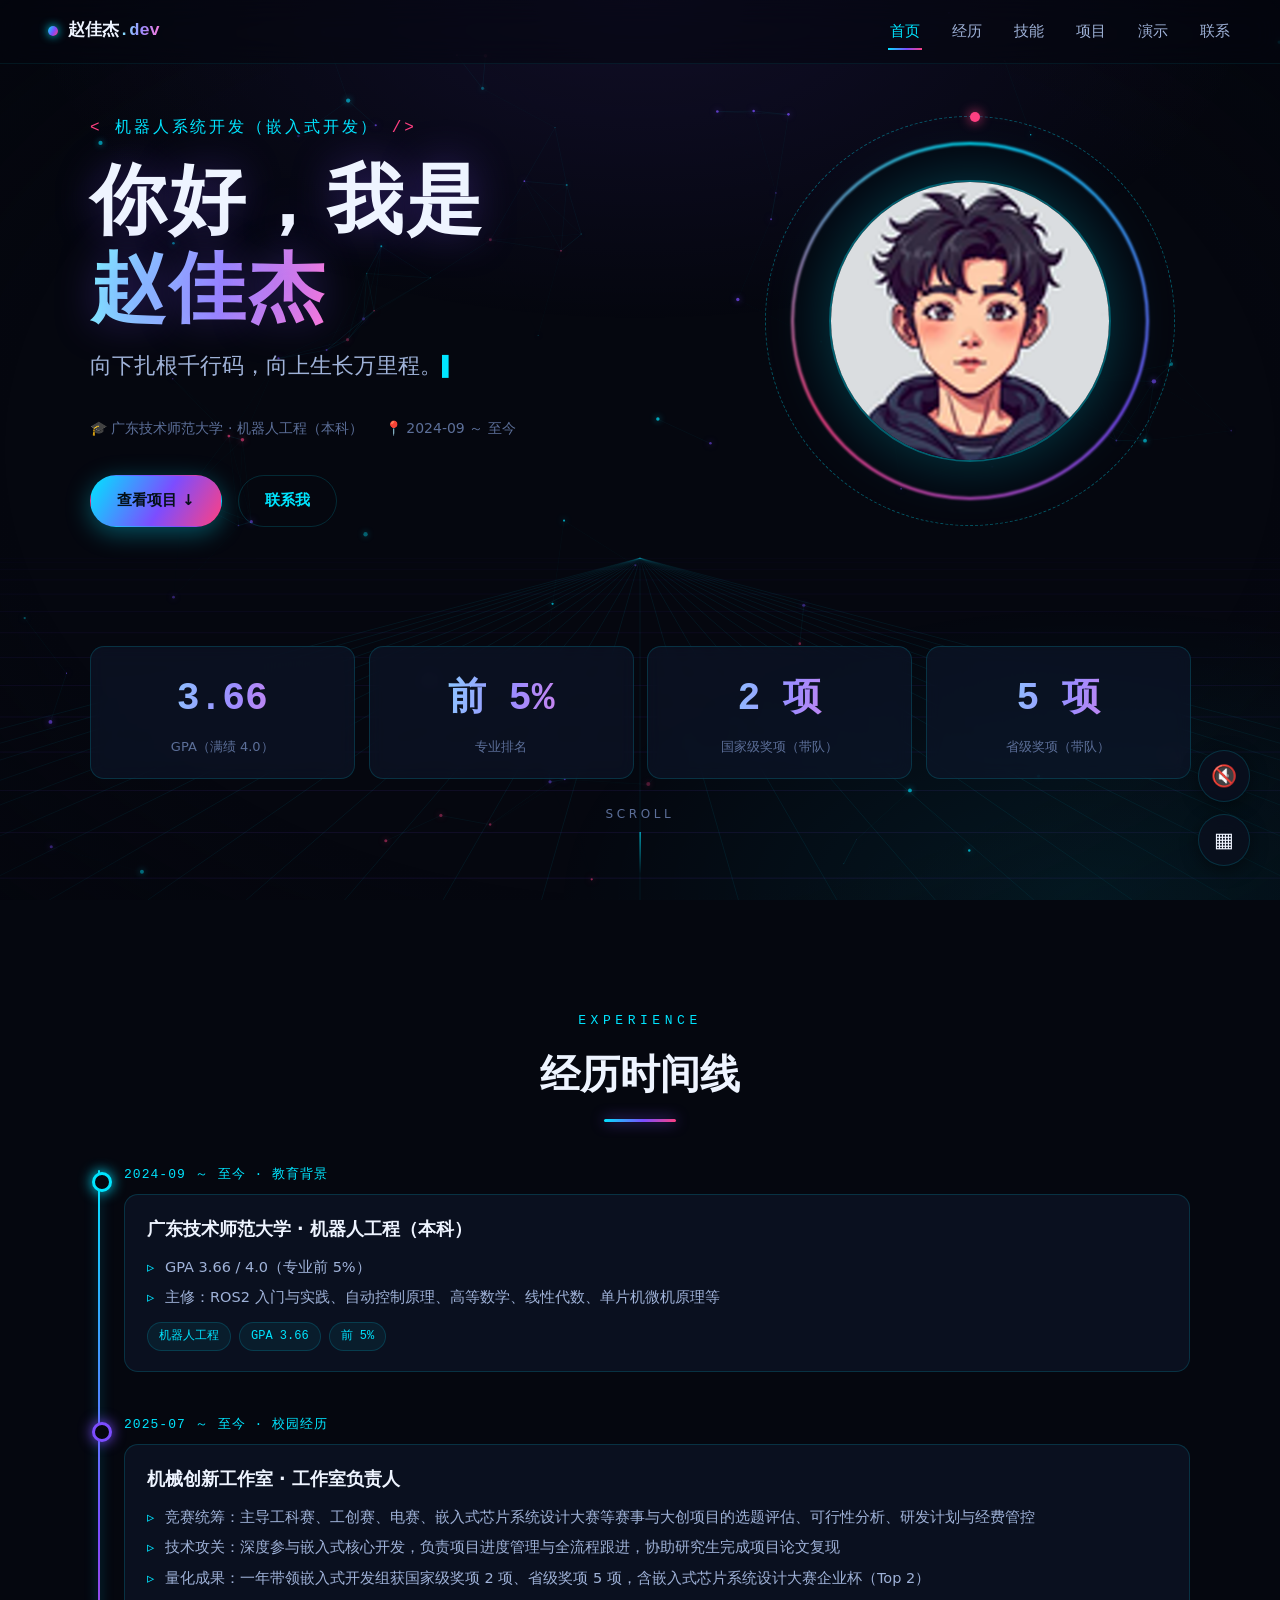
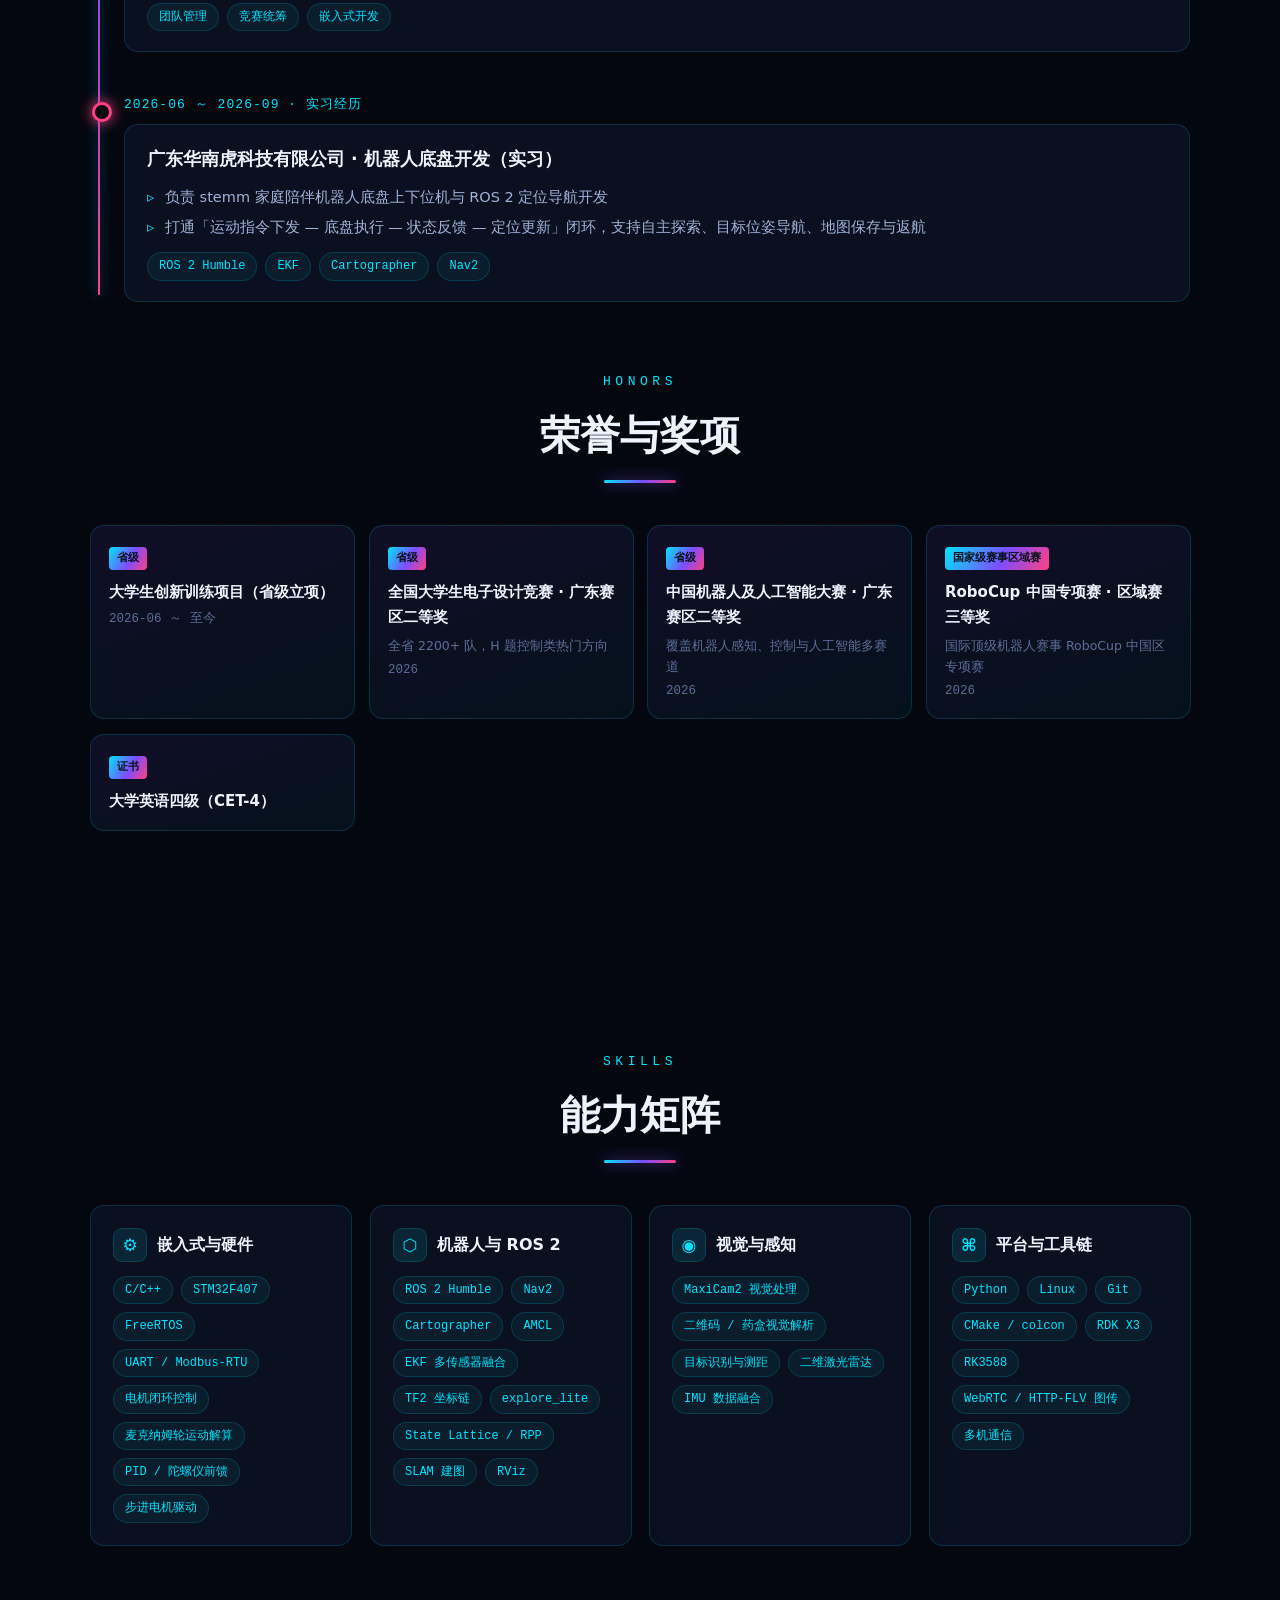
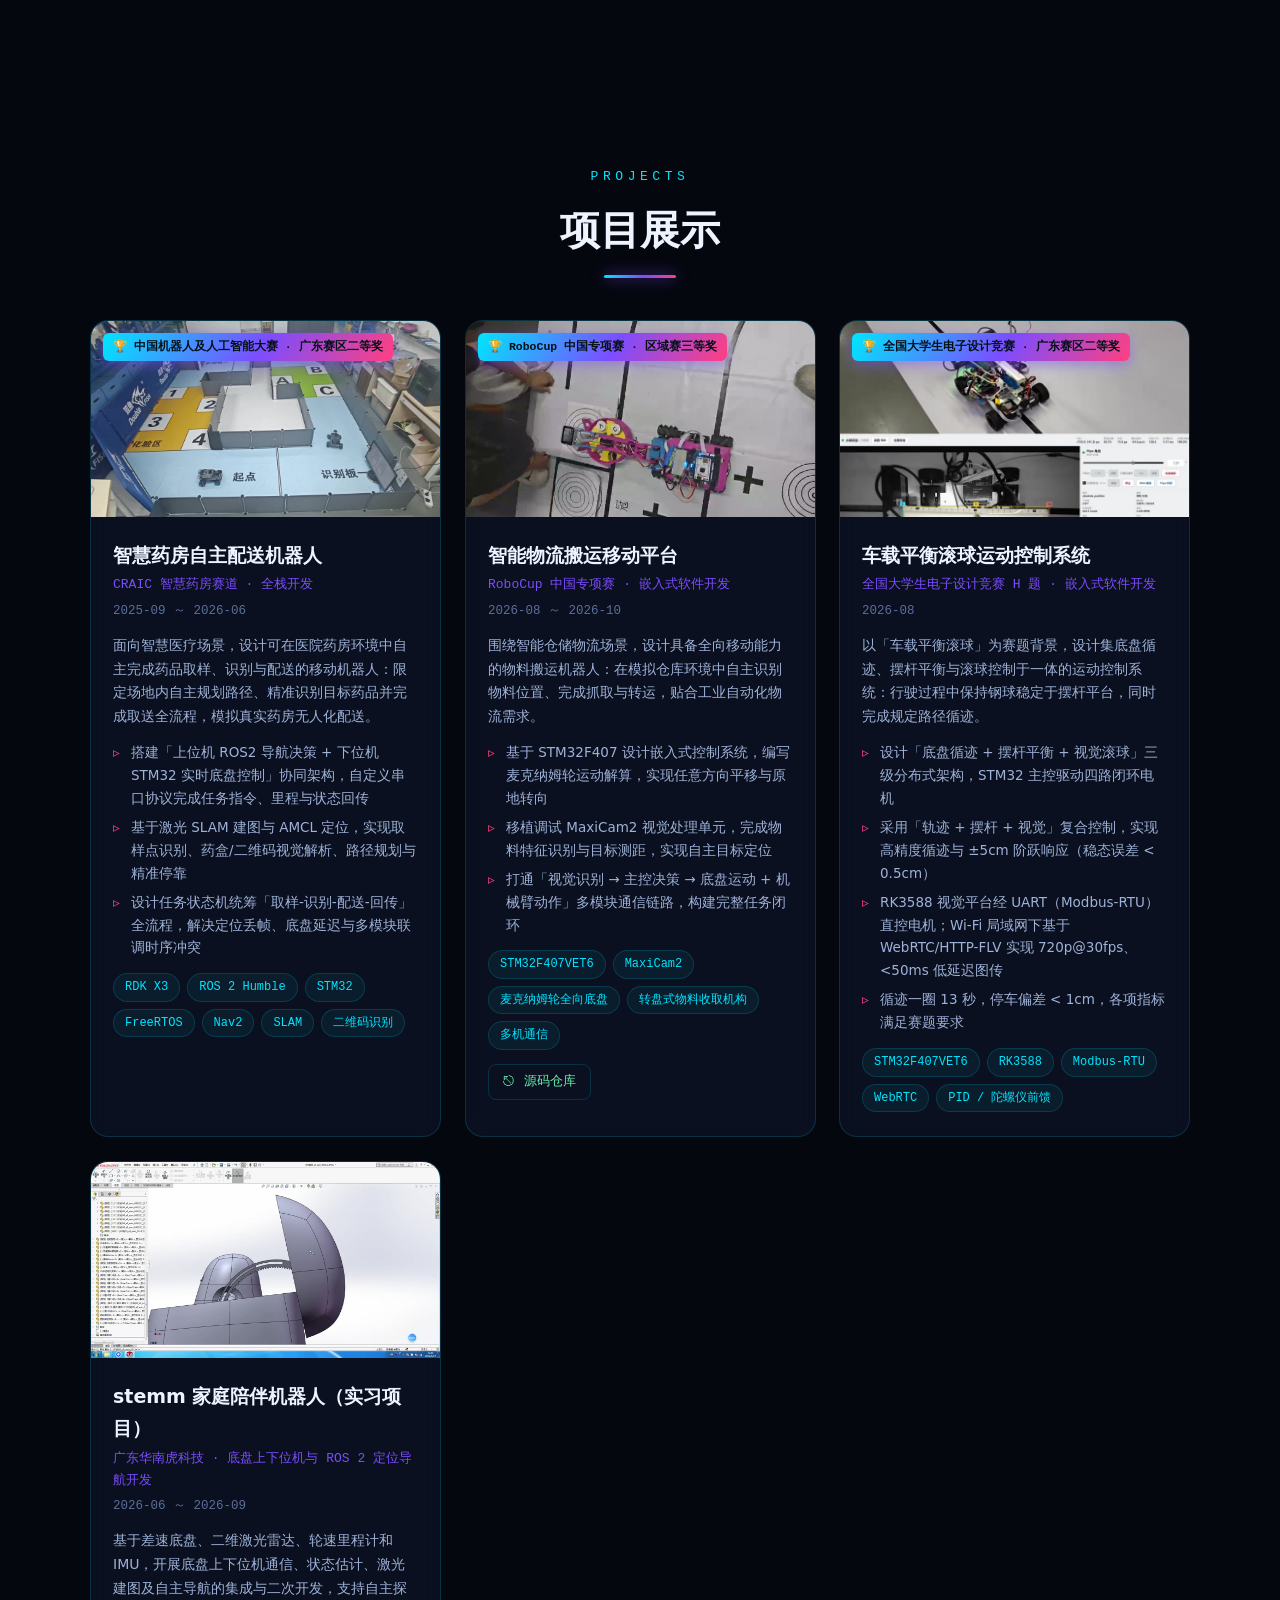
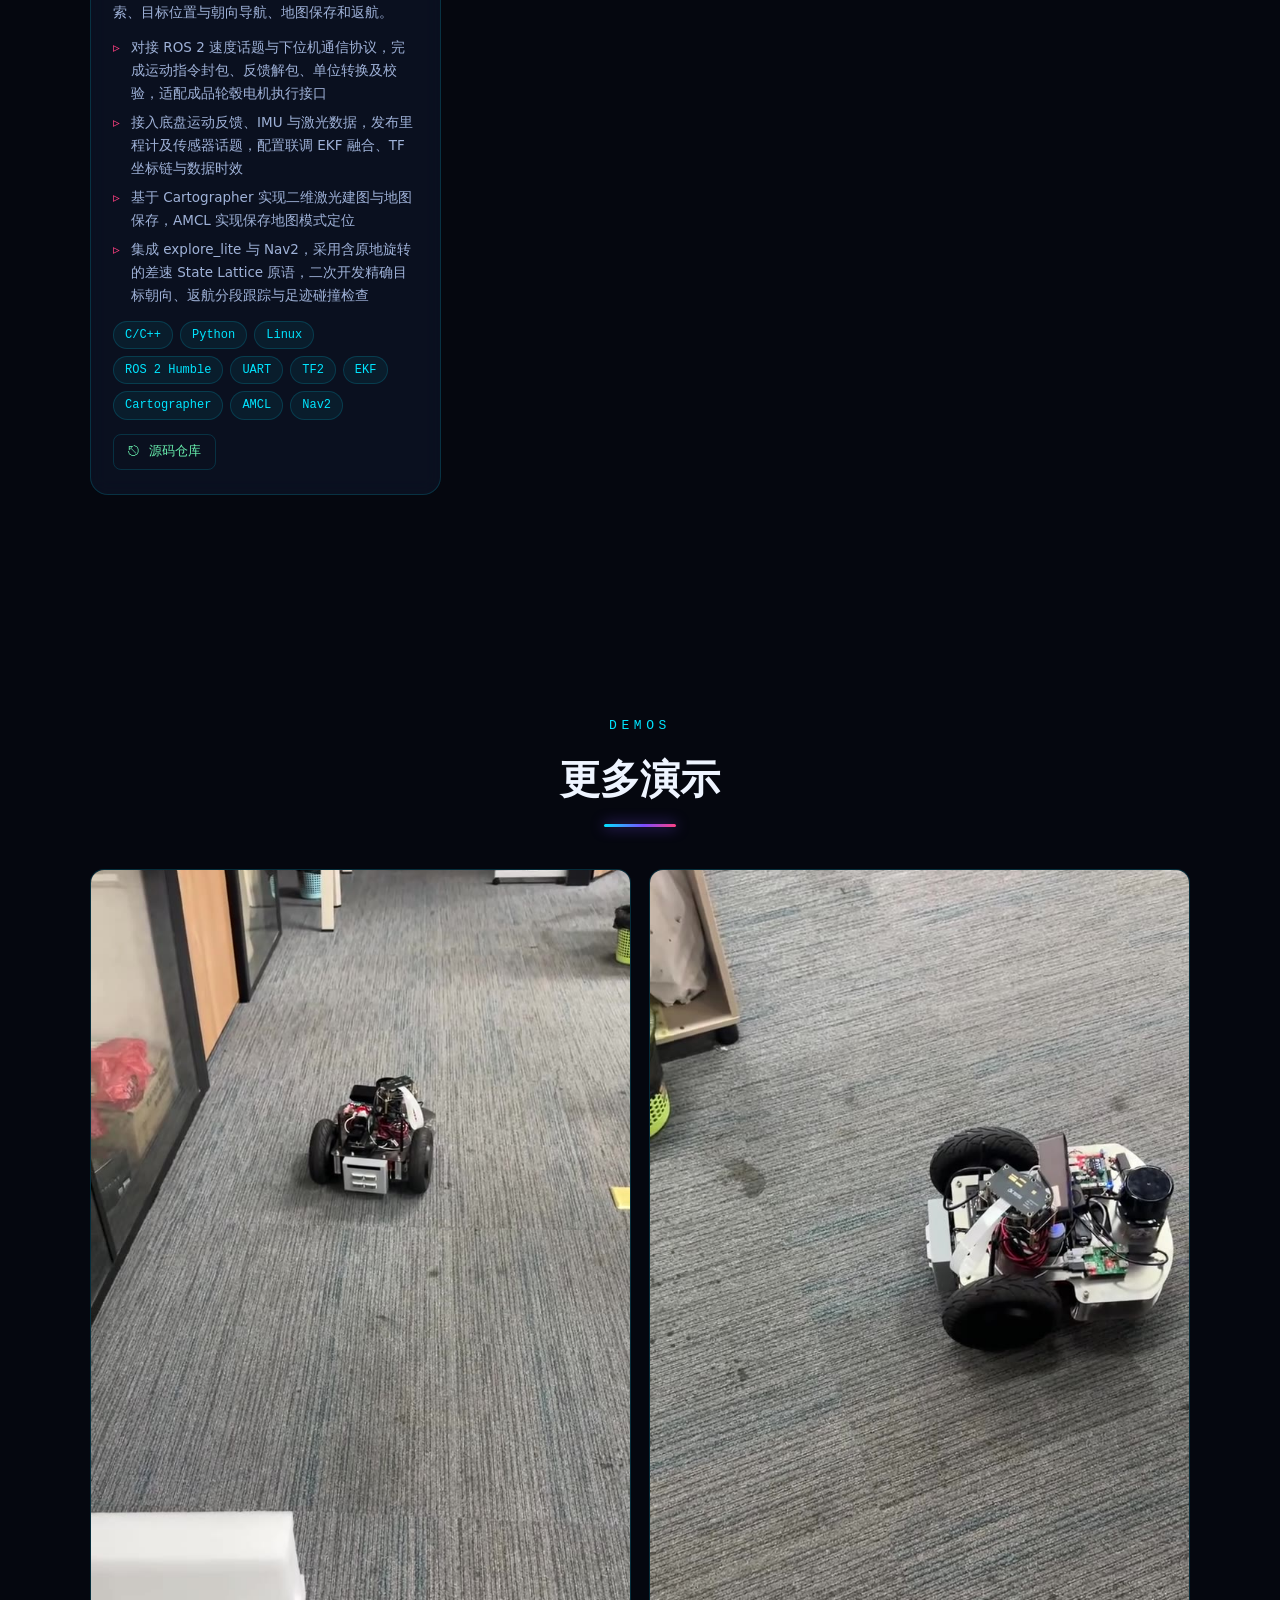
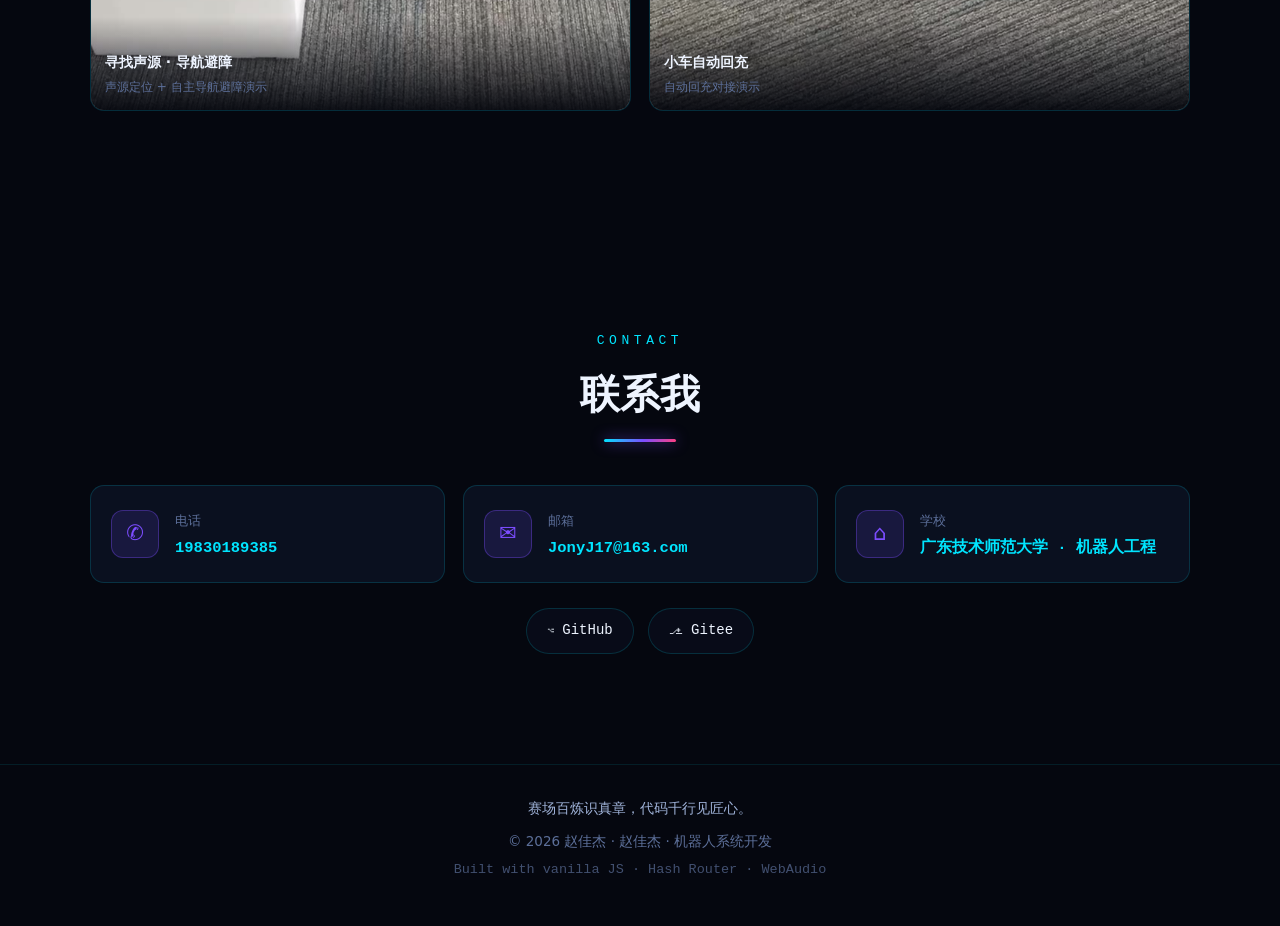
==== index.html @ cb85309b "个人空间静态站：简历展示 + 项目视频 + 二维码分享" ====
<!DOCTYPE html>
<html lang="zh-CN">
<head>
  <meta charset="UTF-8" />
  <meta name="viewport" content="width=device-width, initial-scale=1.0" />
  <meta name="description" content="赵佳杰 · 机器人系统开发（嵌入式开发）个人空间 —— ROS2 / STM32 / 运动控制 / 自主导航" />
  <title>赵佳杰 · 机器人系统开发</title>
  <!-- 内联 SVG favicon：霓虹六边形机器人徽标，避免 favicon.ico 404 -->
  <link rel="icon" href="data:image/svg+xml,%3Csvg xmlns='http://www.w3.org/2000/svg' viewBox='0 0 32 32'%3E%3Cdefs%3E%3ClinearGradient id='g' x1='0' y1='0' x2='1' y2='1'%3E%3Cstop offset='0' stop-color='%2300e5ff'/%3E%3Cstop offset='1' stop-color='%237c4dff'/%3E%3C/linearGradient%3E%3C/defs%3E%3Crect width='32' height='32' rx='7' fill='%2305070f'/%3E%3Cpath d='M16 5l9 5v10l-9 5-9-5V10z' fill='none' stroke='url(%23g)' stroke-width='2'/%3E%3Ccircle cx='16' cy='15' r='3.2' fill='url(%23g)'/%3E%3Cpath d='M16 18.5v4M12 23h8' stroke='url(%23g)' stroke-width='2' stroke-linecap='round'/%3E%3C/svg%3E" />

  <!-- 样式：base(变量/重置/背景) → layout(区块布局) → components(组件样式) -->
  <link rel="stylesheet" href="css/base.css" />
  <link rel="stylesheet" href="css/layout.css" />
  <link rel="stylesheet" href="css/components.css" />

  <!-- 二维码库（单文件 UMD，注册全局 qrcode；本地离线可用） -->
  <script src="js/vendor/qrcode.js"></script>
</head>
<body>
  <!-- 科技感背景层：粒子 + 透视网格（canvas 由 fx.js 驱动） -->
  <canvas id="fx-bg" aria-hidden="true"></canvas>
  <div class="bg-vignette" aria-hidden="true"></div>

  <!-- 顶部滚动进度条 -->
  <div id="scroll-progress" aria-hidden="true"></div>

  <!-- 导航（由 components/nav.js 填充） -->
  <header id="nav" class="nav"></header>

  <!-- 悬浮控件：静音开关 + 分享二维码（fixed 悬浮，显眼位置） -->
  <div class="float-dock">
    <button id="sound-toggle" class="dock-btn" type="button" aria-label="音效开关" title="音效开关">
      <span class="dock-icon" id="sound-icon">🔇</span>
    </button>
    <button id="share-btn" class="dock-btn" type="button" aria-label="分享二维码" title="分享 / 二维码">
      <span class="dock-icon">▦</span>
    </button>
  </div>

  <main id="app">
    <!-- 各模块容器，内容由对应 component 渲染（hash 路由锚点即这些 id） -->
    <section id="home" class="section hero-section"></section>
    <section id="experience" class="section"></section>
    <section id="skills" class="section"></section>
    <section id="projects" class="section"></section>
    <section id="gallery" class="section"></section>
    <section id="contact" class="section"></section>
  </main>

  <footer id="footer" class="footer"></footer>

  <!-- 二维码弹窗（components/qrmodal.js 控制） -->
  <div id="qr-modal" class="modal" hidden>
    <div class="modal-mask" data-close></div>
    <div class="modal-panel">
      <button class="modal-close" type="button" data-close aria-label="关闭">✕</button>
      <h3 class="modal-title">扫码访问 / 分享</h3>
      <div id="qr-box" class="qr-box"></div>
      <p id="qr-url" class="qr-url"></p>
      <div class="qr-actions">
        <input id="qr-input" class="qr-input" type="url" placeholder="粘贴部署后的地址，重新生成二维码" />
        <button id="qr-regen" class="btn btn-ghost" type="button">生成</button>
        <button id="qr-save" class="btn btn-primary" type="button">设为默认地址</button>
      </div>
      <p class="qr-tip">提示：部署到 GitHub Pages / 艾可秀后，把最终地址粘贴到此处并「设为默认地址」，
        或直接修改 <code>js/config.js</code> 中的 <code>SITE.url</code>，二维码即永久指向新地址。</p>
    </div>
  </div>

  <!-- 项目视频播放弹层（components/projects.js 控制） -->
  <div id="video-modal" class="modal" hidden>
    <div class="modal-mask" data-close></div>
    <div class="modal-panel video-panel">
      <button class="modal-close" type="button" data-close aria-label="关闭">✕</button>
      <h3 id="video-title" class="modal-title"></h3>
      <video id="video-player" class="video-player" controls playsinline preload="metadata"></video>
    </div>
  </div>

  <!-- 入口模块（ES Module，组件装配见 js/main.js） -->
  <script type="module" src="js/main.js"></script>
</body>
</html>
---- css/base.css ----
/* ============================================================
   base.css —— 设计变量 / 重置 / 背景 / 通用原子类
   主题：深空科技风（深色底 + 霓虹青→紫→粉渐变）
   ============================================================ */

:root {
  /* 色彩体系 */
  --bg-0: #05070f;            /* 页面底色 */
  --bg-1: #0a0f1e;            /* 卡片底色 */
  --bg-2: #10182e;            /* 悬浮态底色 */
  --neon-cyan: #00e5ff;
  --neon-purple: #7c4dff;
  --neon-pink: #ff4081;
  --neon-green: #69f0ae;
  --text-0: #eef4ff;          /* 主文字 */
  --text-1: #9fb2d8;          /* 次文字 */
  --text-2: #5c6f99;          /* 弱文字 */
  --line: rgba(0, 229, 255, 0.16);
  --glass: rgba(16, 24, 46, 0.55);

  /* 渐变 */
  --grad-neon: linear-gradient(120deg, var(--neon-cyan), var(--neon-purple) 55%, var(--neon-pink));
  --grad-text: linear-gradient(100deg, #7ef9ff 0%, #9d8cff 55%, #ff7ad9 100%);

  /* 尺寸 */
  --nav-h: 64px;
  --radius: 14px;
  --max-w: 1180px;

  /* 字体 */
  --font-sans: "PingFang SC", "Microsoft YaHei", "Segoe UI", system-ui, sans-serif;
  --font-mono: "JetBrains Mono", "Cascadia Code", Consolas, "Courier New", monospace;

  /* 动效 */
  --ease-out: cubic-bezier(0.22, 1, 0.36, 1);
  --dur: 0.7s;
}

* { margin: 0; padding: 0; box-sizing: border-box; }

html { scroll-behavior: smooth; overflow-x: hidden; }

body {
  background: var(--bg-0);
  color: var(--text-0);
  font-family: var(--font-sans);
  line-height: 1.7;
  overflow-x: hidden;
  -webkit-font-smoothing: antialiased;
}

::selection { background: rgba(0, 229, 255, 0.28); }

/* 细滚动条 */
::-webkit-scrollbar { width: 9px; }
::-webkit-scrollbar-track { background: var(--bg-0); }
::-webkit-scrollbar-thumb {
  background: linear-gradient(var(--neon-purple), var(--neon-cyan));
  border-radius: 5px;
}

a { color: var(--neon-cyan); text-decoration: none; }
button { font-family: inherit; cursor: pointer; }
img, video { max-width: 100%; display: block; }

/* ---------- 背景层 ---------- */
#fx-bg {
  position: fixed;
  inset: 0;
  width: 100%;
  height: 100%;
  z-index: 0;
  pointer-events: none;
}

.bg-vignette {
  position: fixed;
  inset: 0;
  z-index: 1;
  pointer-events: none;
  background:
    radial-gradient(ellipse 80% 60% at 50% 0%, rgba(124, 77, 255, 0.10), transparent 60%),
    radial-gradient(ellipse 70% 55% at 85% 100%, rgba(0, 229, 255, 0.08), transparent 60%),
    radial-gradient(ellipse 90% 90% at 50% 50%, transparent 55%, rgba(3, 5, 12, 0.85) 100%);
}

/* ---------- 顶部滚动进度条 ---------- */
#scroll-progress {
  position: fixed;
  top: 0; left: 0;
  height: 3px;
  width: 0%;
  background: var(--grad-neon);
  box-shadow: 0 0 12px rgba(0, 229, 255, 0.7);
  z-index: 60;
}

/* ---------- 通用文字特效 ---------- */
.grad-text {
  background: var(--grad-text);
  -webkit-background-clip: text;
  background-clip: text;
  -webkit-text-fill-color: transparent;
  color: transparent;
}

.mono { font-family: var(--font-mono); }

/* 区块标题（带左右霓虹线） */
.section-head { text-align: center; margin-bottom: 56px; }
.section-kicker {
  font-family: var(--font-mono);
  font-size: 13px;
  letter-spacing: 0.35em;
  color: var(--neon-cyan);
  text-transform: uppercase;
}
.section-title {
  font-size: clamp(26px, 4vw, 40px);
  font-weight: 800;
  margin-top: 8px;
  position: relative;
  display: inline-block;
}
.section-title::after {
  content: "";
  position: absolute;
  left: 50%; bottom: -14px;
  transform: translateX(-50%);
  width: 72px; height: 3px;
  background: var(--grad-neon);
  border-radius: 2px;
  box-shadow: 0 0 14px rgba(124, 77, 255, 0.8);
}

/* ---------- 按钮 ---------- */
.btn {
  display: inline-flex;
  align-items: center;
  gap: 8px;
  padding: 12px 26px;
  border-radius: 999px;
  border: 1px solid transparent;
  font-size: 15px;
  font-weight: 600;
  transition: transform 0.25s var(--ease-out), box-shadow 0.25s, background 0.25s;
}
.btn:active { transform: scale(0.96); }
.btn-primary {
  background: var(--grad-neon);
  color: #041018;
  box-shadow: 0 6px 24px rgba(0, 229, 255, 0.35);
}
.btn-primary:hover { transform: translateY(-2px); box-shadow: 0 10px 32px rgba(124, 77, 255, 0.55); }
.btn-ghost {
  background: transparent;
  color: var(--neon-cyan);
  border-color: var(--line);
}
.btn-ghost:hover { background: rgba(0, 229, 255, 0.08); box-shadow: 0 0 18px rgba(0, 229, 255, 0.25); }

/* ---------- 滚动入场动画（reveal.js 控制 .in 类） ---------- */
.reveal {
  opacity: 0;
  transform: translateY(36px);
  transition: opacity var(--dur) var(--ease-out), transform var(--dur) var(--ease-out);
  transition-delay: var(--reveal-delay, 0s);
  will-change: opacity, transform;
}
.reveal.in { opacity: 1; transform: none; }

@media (prefers-reduced-motion: reduce) {
  .reveal { transition: none; opacity: 1; transform: none; }
  html { scroll-behavior: auto; }
}
---- css/layout.css ----
/* ============================================================
   layout.css —— 导航 / 区块骨架 / 首屏 / 页尾 / 悬浮控件
   ============================================================ */

/* ---------- 导航 ---------- */
.nav {
  position: fixed;
  top: 0; left: 0; right: 0;
  height: var(--nav-h);
  z-index: 50;
  display: flex;
  align-items: center;
  justify-content: space-between;
  padding: 0 clamp(16px, 4vw, 48px);
  background: rgba(5, 7, 15, 0.55);
  backdrop-filter: blur(14px);
  -webkit-backdrop-filter: blur(14px);
  border-bottom: 1px solid rgba(0, 229, 255, 0.08);
  transition: box-shadow 0.3s;
}
.nav.scrolled { box-shadow: 0 6px 30px rgba(0, 0, 0, 0.5); }

.nav-logo {
  display: flex; align-items: center; gap: 10px;
  font-family: var(--font-mono);
  font-weight: 700; font-size: 17px;
  color: var(--text-0);
}
.nav-logo .logo-dot {
  width: 10px; height: 10px; border-radius: 50%;
  background: var(--grad-neon);
  box-shadow: 0 0 10px var(--neon-cyan);
  animation: pulse 2.4s infinite;
}
@keyframes pulse {
  0%, 100% { transform: scale(1); opacity: 1; }
  50% { transform: scale(1.35); opacity: 0.65; }
}

.nav-links { display: flex; gap: clamp(10px, 2.4vw, 28px); }
.nav-links a {
  position: relative;
  color: var(--text-1);
  font-size: 14.5px;
  padding: 6px 2px;
  transition: color 0.25s;
}
.nav-links a::after {
  content: "";
  position: absolute; left: 0; bottom: 0;
  width: 100%; height: 2px;
  background: var(--grad-neon);
  transform: scaleX(0);
  transform-origin: left;
  transition: transform 0.3s var(--ease-out);
}
.nav-links a:hover { color: var(--text-0); }
.nav-links a:hover::after,
.nav-links a.active::after { transform: scaleX(1); }
.nav-links a.active { color: var(--neon-cyan); }

/* ---------- 区块骨架 ---------- */
.section {
  position: relative;
  z-index: 2;
  max-width: var(--max-w);
  margin: 0 auto;
  padding: 110px clamp(18px, 4vw, 40px);
  scroll-margin-top: var(--nav-h);
}

/* ---------- 首屏 ---------- */
.hero-section {
  min-height: 100vh;
  display: flex;
  align-items: center;
  padding-top: calc(var(--nav-h) + 40px);
}
.hero-grid {
  display: grid;
  grid-template-columns: 1.15fr 0.85fr;
  gap: clamp(28px, 5vw, 72px);
  align-items: center;
  width: 100%;
}
@media (max-width: 860px) {
  .hero-grid { grid-template-columns: 1fr; text-align: center; }
}

.hero-role {
  font-family: var(--font-mono);
  color: var(--neon-cyan);
  font-size: clamp(13px, 1.6vw, 16px);
  letter-spacing: 0.18em;
  margin-bottom: 14px;
}
.hero-role::before { content: "< "; color: var(--neon-pink); }
.hero-role::after { content: " />"; color: var(--neon-pink); }

.hero-name {
  font-size: clamp(40px, 7vw, 76px);
  font-weight: 900;
  letter-spacing: 0.04em;
  line-height: 1.15;
  text-shadow: 0 0 40px rgba(124, 77, 255, 0.35);
}

.hero-slogan {
  margin-top: 18px;
  font-size: clamp(16px, 2.2vw, 22px);
  color: var(--text-1);
  min-height: 2.2em;
  font-family: var(--font-mono);
}
.hero-slogan .caret {
  display: inline-block;
  width: 0.6em;
  color: var(--neon-cyan);
  animation: blink 0.9s steps(1) infinite;
}
@keyframes blink { 50% { opacity: 0; } }

.hero-meta {
  margin-top: 20px;
  display: flex;
  flex-wrap: wrap;
  gap: 10px 22px;
  color: var(--text-2);
  font-size: 14px;
}
@media (max-width: 860px) { .hero-meta { justify-content: center; } }

.hero-actions { margin-top: 34px; display: flex; gap: 16px; flex-wrap: wrap; }
@media (max-width: 860px) { .hero-actions { justify-content: center; } }

/* 头像区：霓虹光环 + 轨道线圈 */
.hero-avatar-wrap {
  position: relative;
  width: min(320px, 62vw);
  aspect-ratio: 1;
  margin: 0 auto;
  /* 装饰轨道/光环旋转时会超出边界，裁掉避免移动端横向滚动 */
  overflow: visible;
}
@media (max-width: 860px) {
  .hero-avatar-wrap { overflow: clip; }
}
.hero-avatar-ring {
  position: absolute; inset: -6%;
  border-radius: 50%;
  background: conic-gradient(from 0deg, var(--neon-cyan), var(--neon-purple), var(--neon-pink), var(--neon-cyan));
  animation: spin 9s linear infinite;
  filter: blur(1px);
  opacity: 0.9;
}
.hero-avatar-ring::after {
  content: "";
  position: absolute; inset: 3px;
  border-radius: 50%;
  background: var(--bg-0);
}
@keyframes spin { to { transform: rotate(360deg); } }

.hero-avatar-orbit {
  position: absolute; inset: -14%;
  border-radius: 50%;
  border: 1px dashed rgba(0, 229, 255, 0.35);
  animation: spin 26s linear infinite reverse;
}
.hero-avatar-orbit::before {
  content: "";
  position: absolute;
  top: -5px; left: 50%;
  width: 10px; height: 10px;
  border-radius: 50%;
  background: var(--neon-pink);
  box-shadow: 0 0 12px var(--neon-pink);
}

.hero-avatar {
  position: absolute; inset: 6%;
  border-radius: 50%;
  overflow: hidden;
  border: 2px solid rgba(0, 229, 255, 0.4);
  box-shadow: 0 0 60px rgba(0, 229, 255, 0.25), inset 0 0 30px rgba(0, 0, 0, 0.6);
  transform: translateZ(0);
}
.hero-avatar img { width: 100%; height: 100%; object-fit: cover; }

/* 数字看板 */
.hero-stats {
  grid-column: 1 / -1;
  margin-top: clamp(30px, 5vw, 56px);
  display: grid;
  grid-template-columns: repeat(4, 1fr);
  gap: 14px;
}
@media (max-width: 760px) { .hero-stats { grid-template-columns: repeat(2, 1fr); } }
.stat-card {
  background: var(--glass);
  border: 1px solid var(--line);
  border-radius: var(--radius);
  padding: 20px 18px;
  text-align: center;
  backdrop-filter: blur(8px);
  transition: transform 0.3s var(--ease-out), border-color 0.3s, box-shadow 0.3s;
}
.stat-card:hover {
  transform: translateY(-6px);
  border-color: rgba(0, 229, 255, 0.5);
  box-shadow: 0 12px 34px rgba(0, 229, 255, 0.18);
}
.stat-value {
  font-family: var(--font-mono);
  font-size: clamp(26px, 3.4vw, 38px);
  font-weight: 800;
}
.stat-label { color: var(--text-2); font-size: 13px; margin-top: 4px; }

/* 向下滚动提示 */
.scroll-hint {
  position: absolute;
  left: 50%; bottom: 26px;
  transform: translateX(-50%);
  color: var(--text-2);
  font-size: 12px;
  letter-spacing: 0.3em;
  text-align: center;
}
.scroll-hint::after {
  content: "";
  display: block;
  width: 1px; height: 42px;
  margin: 8px auto 0;
  background: linear-gradient(var(--neon-cyan), transparent);
  animation: drip 1.8s var(--ease-out) infinite;
}
@keyframes drip {
  0% { transform: scaleY(0); transform-origin: top; }
  45% { transform: scaleY(1); transform-origin: top; }
  55% { transform: scaleY(1); transform-origin: bottom; }
  100% { transform: scaleY(0); transform-origin: bottom; }
}

/* ---------- 页尾 ---------- */
.footer {
  position: relative;
  z-index: 2;
  border-top: 1px solid rgba(0, 229, 255, 0.1);
  padding: 34px 20px 44px;
  text-align: center;
  color: var(--text-2);
  font-size: 13.5px;
}
.footer .footer-poem { font-family: var(--font-mono); color: var(--text-1); margin-bottom: 8px; }

/* ---------- 悬浮控件（静音 + 分享） ---------- */
.float-dock {
  position: fixed;
  right: clamp(14px, 3vw, 30px);
  bottom: clamp(16px, 4vw, 34px);
  z-index: 55;
  display: flex;
  flex-direction: column;
  gap: 12px;
}
.dock-btn {
  width: 52px; height: 52px;
  border-radius: 50%;
  border: 1px solid var(--line);
  background: rgba(10, 15, 30, 0.82);
  backdrop-filter: blur(10px);
  color: var(--text-0);
  font-size: 21px;
  display: grid;
  place-items: center;
  transition: transform 0.25s var(--ease-out), box-shadow 0.25s, border-color 0.25s;
  box-shadow: 0 4px 18px rgba(0, 0, 0, 0.45);
}
.dock-btn:hover {
  transform: translateY(-3px) scale(1.06);
  border-color: var(--neon-cyan);
  box-shadow: 0 0 22px rgba(0, 229, 255, 0.45);
}
.dock-btn.on { border-color: var(--neon-green); box-shadow: 0 0 20px rgba(105, 240, 174, 0.4); }
---- css/components.css ----
/* ============================================================
   components.css —— 时间线 / 技能 / 项目卡 / 画廊 / 联系 / 弹窗
   ============================================================ */

/* ---------- 经历时间线 ---------- */
.timeline { position: relative; padding-left: 34px; }
.timeline::before {
  content: "";
  position: absolute;
  left: 8px; top: 6px; bottom: 6px;
  width: 2px;
  background: linear-gradient(var(--neon-cyan), var(--neon-purple), var(--neon-pink));
  border-radius: 2px;
  box-shadow: 0 0 12px rgba(0, 229, 255, 0.5);
}
.tl-item { position: relative; margin-bottom: 42px; }
.tl-item::before {
  content: "";
  position: absolute;
  left: -32px; top: 8px;
  width: 14px; height: 14px;
  border-radius: 50%;
  background: var(--bg-0);
  border: 3px solid var(--neon-cyan);
  box-shadow: 0 0 14px var(--neon-cyan);
  transition: transform 0.3s, box-shadow 0.3s;
}
.tl-item:hover::before { transform: scale(1.35); box-shadow: 0 0 22px var(--neon-cyan); }
.tl-item.tl-work::before { border-color: var(--neon-pink); box-shadow: 0 0 14px var(--neon-pink); }
.tl-item.tl-campus::before { border-color: var(--neon-purple); box-shadow: 0 0 14px var(--neon-purple); }

.tl-date {
  font-family: var(--font-mono);
  font-size: 13px;
  color: var(--neon-cyan);
  letter-spacing: 0.08em;
}
.tl-card {
  margin-top: 8px;
  background: var(--glass);
  border: 1px solid var(--line);
  border-radius: var(--radius);
  padding: 20px 22px;
  backdrop-filter: blur(8px);
  transition: transform 0.3s var(--ease-out), border-color 0.3s, box-shadow 0.3s;
}
.tl-card:hover {
  transform: translateX(6px);
  border-color: rgba(124, 77, 255, 0.55);
  box-shadow: 0 10px 34px rgba(124, 77, 255, 0.18);
}
.tl-title { font-size: 17.5px; font-weight: 700; }
.tl-points { margin-top: 10px; list-style: none; }
.tl-points li {
  position: relative;
  padding-left: 18px;
  color: var(--text-1);
  font-size: 14.5px;
  margin-bottom: 6px;
}
.tl-points li::before {
  content: "▹";
  position: absolute; left: 0;
  color: var(--neon-cyan);
}
.tl-tags { margin-top: 12px; display: flex; flex-wrap: wrap; gap: 8px; }

.tag {
  font-family: var(--font-mono);
  font-size: 12px;
  padding: 3px 11px;
  border-radius: 999px;
  border: 1px solid var(--line);
  color: var(--neon-cyan);
  background: rgba(0, 229, 255, 0.06);
  transition: background 0.25s, box-shadow 0.25s, transform 0.25s;
}
.tag:hover { background: rgba(0, 229, 255, 0.14); box-shadow: 0 0 12px rgba(0, 229, 255, 0.3); transform: translateY(-2px); }

/* ---------- 荣誉墙 ---------- */
.honors-grid {
  margin-top: 18px;
  display: grid;
  grid-template-columns: repeat(auto-fit, minmax(240px, 1fr));
  gap: 14px;
}
.honor-card {
  border: 1px solid var(--line);
  border-radius: var(--radius);
  padding: 16px 18px;
  background: linear-gradient(160deg, rgba(124, 77, 255, 0.10), rgba(0, 229, 255, 0.05));
  transition: transform 0.3s var(--ease-out), box-shadow 0.3s, border-color 0.3s;
}
.honor-card:hover { transform: translateY(-5px); border-color: rgba(255, 64, 129, 0.5); box-shadow: 0 12px 30px rgba(255, 64, 129, 0.16); }
.honor-level {
  display: inline-block;
  font-size: 11px;
  font-family: var(--font-mono);
  color: #041018;
  background: var(--grad-neon);
  border-radius: 4px;
  padding: 2px 8px;
  font-weight: 700;
}
.honor-name { margin-top: 10px; font-size: 15px; font-weight: 600; }
.honor-note { margin-top: 4px; font-size: 12.5px; color: var(--text-2); }

/* ---------- 技能矩阵 ---------- */
.skills-grid {
  display: grid;
  grid-template-columns: repeat(auto-fit, minmax(255px, 1fr));
  gap: 18px;
}
.skill-group {
  background: var(--glass);
  border: 1px solid var(--line);
  border-radius: var(--radius);
  padding: 22px;
  backdrop-filter: blur(8px);
  position: relative;
  overflow: hidden;
  transition: transform 0.3s var(--ease-out), border-color 0.3s, box-shadow 0.3s;
}
.skill-group::before {
  content: "";
  position: absolute;
  top: 0; left: 0; right: 0;
  height: 2px;
  background: var(--grad-neon);
  transform: scaleX(0);
  transform-origin: left;
  transition: transform 0.45s var(--ease-out);
}
.skill-group:hover { transform: translateY(-6px); border-color: rgba(0, 229, 255, 0.45); box-shadow: 0 14px 38px rgba(0, 229, 255, 0.14); }
.skill-group:hover::before { transform: scaleX(1); }
.skill-group-head {
  display: flex; align-items: center; gap: 10px;
  font-size: 16px; font-weight: 700;
  margin-bottom: 14px;
}
.skill-group-head .skill-icon {
  width: 34px; height: 34px;
  display: grid; place-items: center;
  border-radius: 9px;
  background: rgba(0, 229, 255, 0.1);
  border: 1px solid var(--line);
  color: var(--neon-cyan);
  font-size: 17px;
}
.skill-items { display: flex; flex-wrap: wrap; gap: 8px; }

/* ---------- 项目卡片 ---------- */
.projects-grid {
  display: grid;
  grid-template-columns: repeat(auto-fit, minmax(340px, 1fr));
  gap: 24px;
}
.project-card {
  background: var(--glass);
  border: 1px solid var(--line);
  border-radius: 18px;
  overflow: hidden;
  backdrop-filter: blur(10px);
  transform-style: preserve-3d;
  transition: box-shadow 0.35s, border-color 0.35s;
}
.project-card:hover { border-color: rgba(0, 229, 255, 0.55); box-shadow: 0 22px 60px rgba(0, 229, 255, 0.16), 0 0 0 1px rgba(0, 229, 255, 0.2); }

.project-media {
  position: relative;
  aspect-ratio: 16 / 9;
  overflow: hidden;
  cursor: pointer;
  background: #060a16;
}
.project-media.portrait { aspect-ratio: 16 / 9; } /* 竖屏视频卡片仍用横版封面，点击后弹层按原比例播放 */
.project-media img, .project-media video {
  width: 100%; height: 100%;
  object-fit: cover;
  transition: transform 0.5s var(--ease-out), filter 0.5s;
}
.project-card:hover .project-media img { transform: scale(1.06); filter: brightness(0.75); }

.play-badge {
  position: absolute;
  inset: 0;
  display: grid;
  place-items: center;
  opacity: 0;
  transition: opacity 0.3s;
}
.project-card:hover .play-badge { opacity: 1; }
.play-badge .play-circle {
  width: 68px; height: 68px;
  border-radius: 50%;
  background: rgba(5, 7, 15, 0.7);
  border: 2px solid var(--neon-cyan);
  display: grid;
  place-items: center;
  color: var(--neon-cyan);
  font-size: 22px;
  box-shadow: 0 0 30px rgba(0, 229, 255, 0.6);
  backdrop-filter: blur(4px);
}

.project-award {
  position: absolute;
  top: 12px; left: 12px;
  font-size: 11.5px;
  font-family: var(--font-mono);
  color: #041018;
  background: var(--grad-neon);
  padding: 4px 10px;
  border-radius: 6px;
  font-weight: 700;
  box-shadow: 0 4px 14px rgba(124, 77, 255, 0.5);
}

.project-body { padding: 22px 22px 24px; }
.project-title { font-size: 19px; font-weight: 800; }
.project-subtitle { color: var(--neon-purple); font-size: 13px; font-family: var(--font-mono); margin-top: 3px; }
.project-period { color: var(--text-2); font-size: 12.5px; font-family: var(--font-mono); margin-top: 4px; }
.project-desc { margin-top: 12px; color: var(--text-1); font-size: 14px; }

.project-highlights { margin-top: 12px; list-style: none; }
.project-highlights li {
  position: relative;
  padding-left: 18px;
  font-size: 13.5px;
  color: var(--text-1);
  margin-bottom: 6px;
}
.project-highlights li::before { content: "▹"; position: absolute; left: 0; color: var(--neon-pink); }

.project-tech { margin-top: 14px; display: flex; flex-wrap: wrap; gap: 7px; }
.project-links { margin-top: 14px; display: flex; gap: 10px; flex-wrap: wrap; }
.project-links a {
  font-size: 13px;
  font-family: var(--font-mono);
  padding: 6px 14px;
  border-radius: 8px;
  border: 1px solid var(--line);
  color: var(--neon-green);
  transition: background 0.25s, box-shadow 0.25s;
}
.project-links a:hover { background: rgba(105, 240, 174, 0.1); box-shadow: 0 0 14px rgba(105, 240, 174, 0.3); }

/* ---------- 演示画廊 ---------- */
.gallery-grid {
  display: grid;
  grid-template-columns: repeat(auto-fit, minmax(200px, 1fr));
  gap: 18px;
}
.gallery-item {
  position: relative;
  border-radius: var(--radius);
  overflow: hidden;
  border: 1px solid var(--line);
  cursor: pointer;
  aspect-ratio: 9 / 14;
  background: #060a16;
  transition: transform 0.35s var(--ease-out), box-shadow 0.35s, border-color 0.35s;
}
.gallery-item:hover { transform: translateY(-8px); border-color: rgba(255, 64, 129, 0.55); box-shadow: 0 16px 44px rgba(255, 64, 129, 0.2); }
.gallery-item img { width: 100%; height: 100%; object-fit: cover; transition: transform 0.5s var(--ease-out); }
.gallery-item:hover img { transform: scale(1.07); }
.gallery-caption {
  position: absolute;
  left: 0; right: 0; bottom: 0;
  padding: 34px 14px 12px;
  background: linear-gradient(transparent, rgba(3, 5, 12, 0.92));
  font-size: 14px;
  font-weight: 600;
}
.gallery-caption small { display: block; color: var(--text-2); font-weight: 400; font-size: 12px; margin-top: 2px; }

/* ---------- 联系方式 ---------- */
.contact-grid {
  display: grid;
  grid-template-columns: repeat(auto-fit, minmax(250px, 1fr));
  gap: 18px;
}
.contact-card {
  display: flex;
  align-items: center;
  gap: 16px;
  background: var(--glass);
  border: 1px solid var(--line);
  border-radius: var(--radius);
  padding: 20px;
  transition: transform 0.3s var(--ease-out), border-color 0.3s, box-shadow 0.3s;
}
.contact-card:hover { transform: translateY(-5px); border-color: rgba(0, 229, 255, 0.5); box-shadow: 0 12px 32px rgba(0, 229, 255, 0.16); }
.contact-icon {
  width: 48px; height: 48px;
  border-radius: 12px;
  display: grid; place-items: center;
  font-size: 21px;
  background: rgba(124, 77, 255, 0.14);
  border: 1px solid rgba(124, 77, 255, 0.35);
  color: var(--neon-purple);
}
.contact-label { font-size: 12.5px; color: var(--text-2); }
.contact-value { font-size: 15.5px; font-weight: 600; font-family: var(--font-mono); word-break: break-all; }

.links-row { margin-top: 26px; display: flex; justify-content: center; gap: 14px; flex-wrap: wrap; }
.link-chip {
  display: inline-flex;
  align-items: center;
  gap: 8px;
  padding: 10px 20px;
  border-radius: 999px;
  border: 1px solid var(--line);
  color: var(--text-0);
  font-family: var(--font-mono);
  font-size: 14px;
  background: rgba(10, 15, 30, 0.6);
  transition: transform 0.25s var(--ease-out), box-shadow 0.25s, border-color 0.25s;
}
.link-chip:hover { transform: translateY(-3px); border-color: var(--neon-cyan); box-shadow: 0 0 20px rgba(0, 229, 255, 0.35); }

/* ---------- 弹窗（二维码 / 视频） ---------- */
.modal { position: fixed; inset: 0; z-index: 80; display: grid; place-items: center; }
.modal[hidden] { display: none; }
.modal-mask { position: absolute; inset: 0; background: rgba(2, 4, 10, 0.78); backdrop-filter: blur(6px); }
.modal-panel {
  position: relative;
  width: min(92vw, 440px);
  background: var(--bg-1);
  border: 1px solid rgba(0, 229, 255, 0.3);
  border-radius: 18px;
  padding: 28px 26px;
  box-shadow: 0 30px 90px rgba(0, 0, 0, 0.7), 0 0 40px rgba(0, 229, 255, 0.12);
  animation: modal-in 0.35s var(--ease-out);
}
.video-panel { width: min(94vw, 900px); }
@keyframes modal-in {
  from { opacity: 0; transform: translateY(26px) scale(0.97); }
  to { opacity: 1; transform: none; }
}
.modal-close {
  position: absolute;
  top: 12px; right: 12px;
  width: 34px; height: 34px;
  border-radius: 50%;
  border: 1px solid var(--line);
  background: transparent;
  color: var(--text-1);
  font-size: 14px;
  transition: color 0.25s, border-color 0.25s, transform 0.25s;
}
.modal-close:hover { color: var(--neon-pink); border-color: var(--neon-pink); transform: rotate(90deg); }
.modal-title { font-size: 18px; font-weight: 800; margin-bottom: 18px; text-align: center; }

.qr-box {
  display: grid;
  place-items: center;
  background: #fff;
  border-radius: 12px;
  padding: 14px;
  width: 232px;
  margin: 0 auto;
}
.qr-box img, .qr-box canvas, .qr-box table { display: block; }
.qr-url {
  margin-top: 14px;
  text-align: center;
  font-family: var(--font-mono);
  font-size: 12px;
  color: var(--text-2);
  word-break: break-all;
}
.qr-actions { margin-top: 14px; display: flex; gap: 8px; }
.qr-input {
  flex: 1;
  min-width: 0;
  background: var(--bg-0);
  border: 1px solid var(--line);
  border-radius: 999px;
  color: var(--text-0);
  padding: 10px 16px;
  font-size: 13px;
  outline: none;
  transition: border-color 0.25s, box-shadow 0.25s;
}
.qr-input:focus { border-color: var(--neon-cyan); box-shadow: 0 0 14px rgba(0, 229, 255, 0.25); }
.qr-actions .btn { padding: 9px 16px; font-size: 13px; white-space: nowrap; }
.qr-tip { margin-top: 14px; font-size: 12px; color: var(--text-2); line-height: 1.6; }
.qr-tip code { color: var(--neon-cyan); font-family: var(--font-mono); }

.video-player { width: 100%; max-height: 70vh; border-radius: 12px; background: #000; }

/* ---------- 响应式 ---------- */
@media (max-width: 640px) {
  .nav-links a { font-size: 13px; }
  .qr-actions { flex-wrap: wrap; }
  .qr-input { flex-basis: 100%; }
  .project-media.portrait video { object-fit: cover; }
}
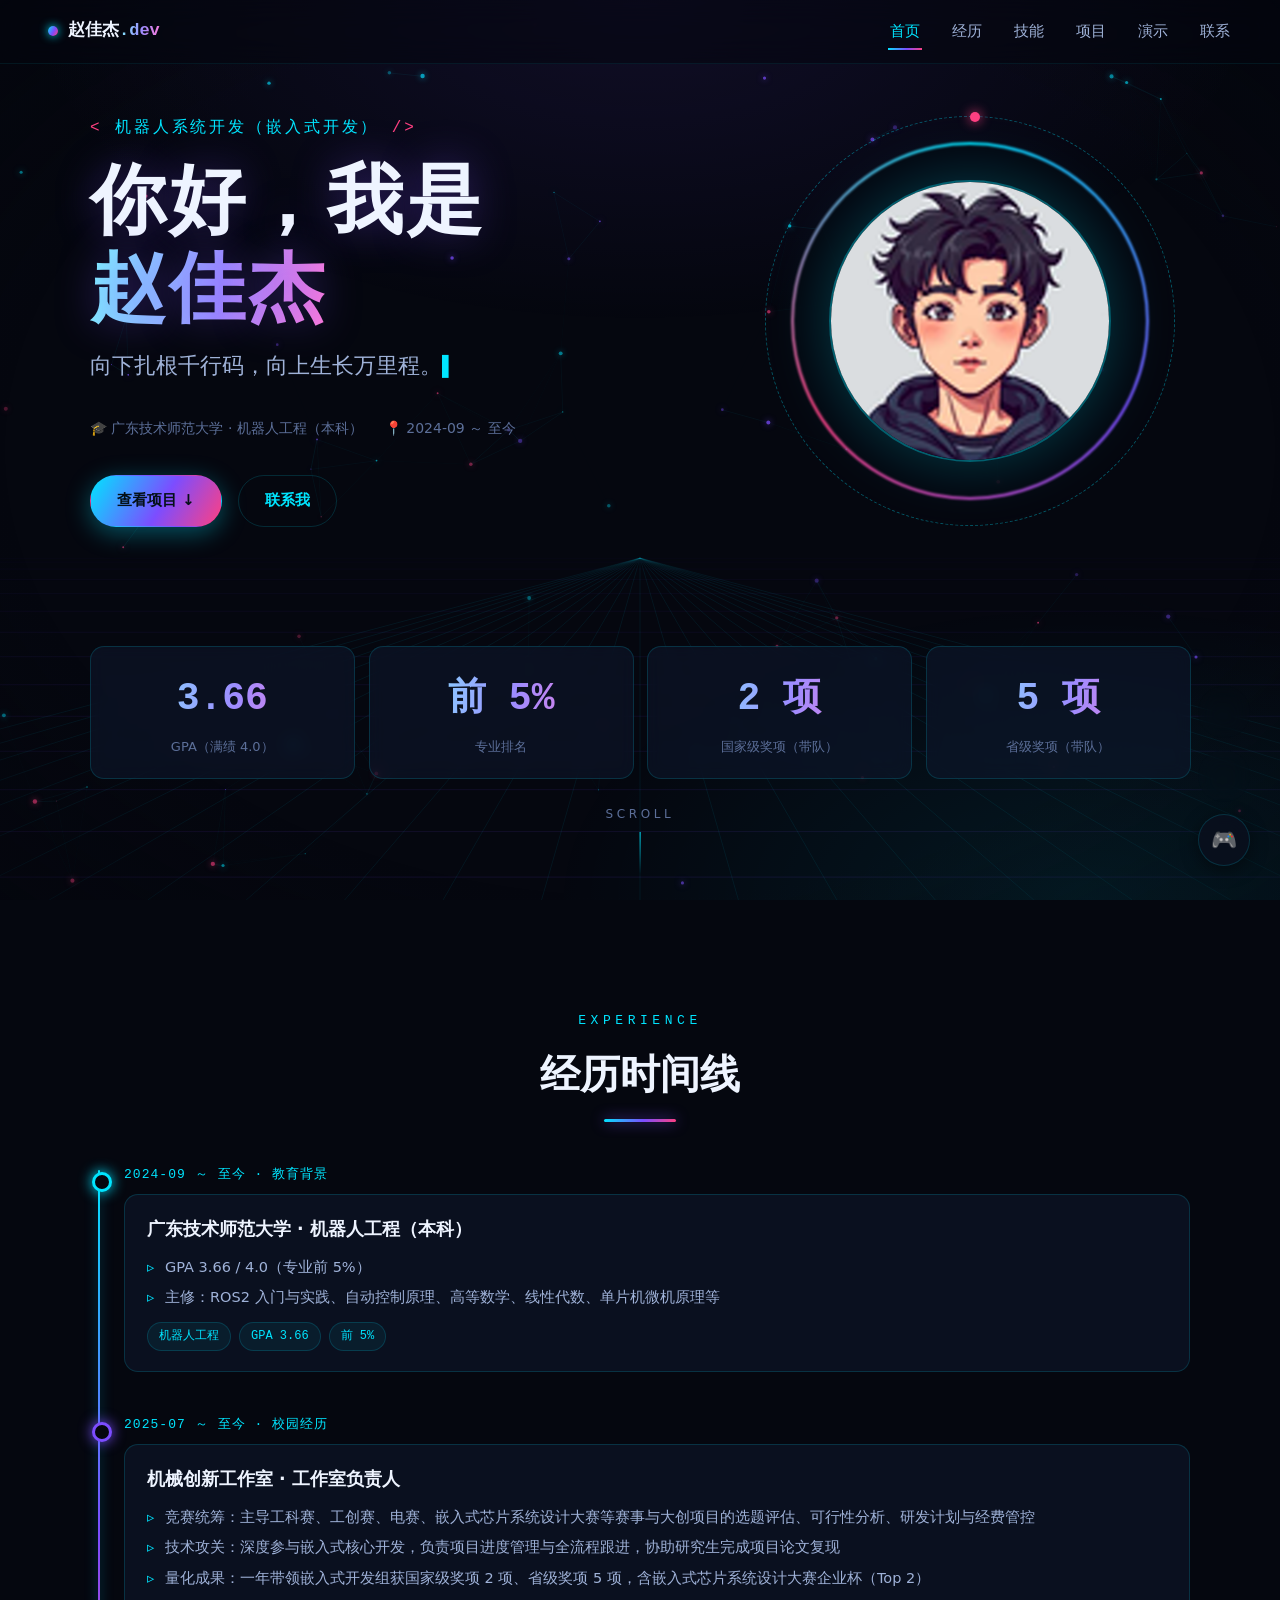
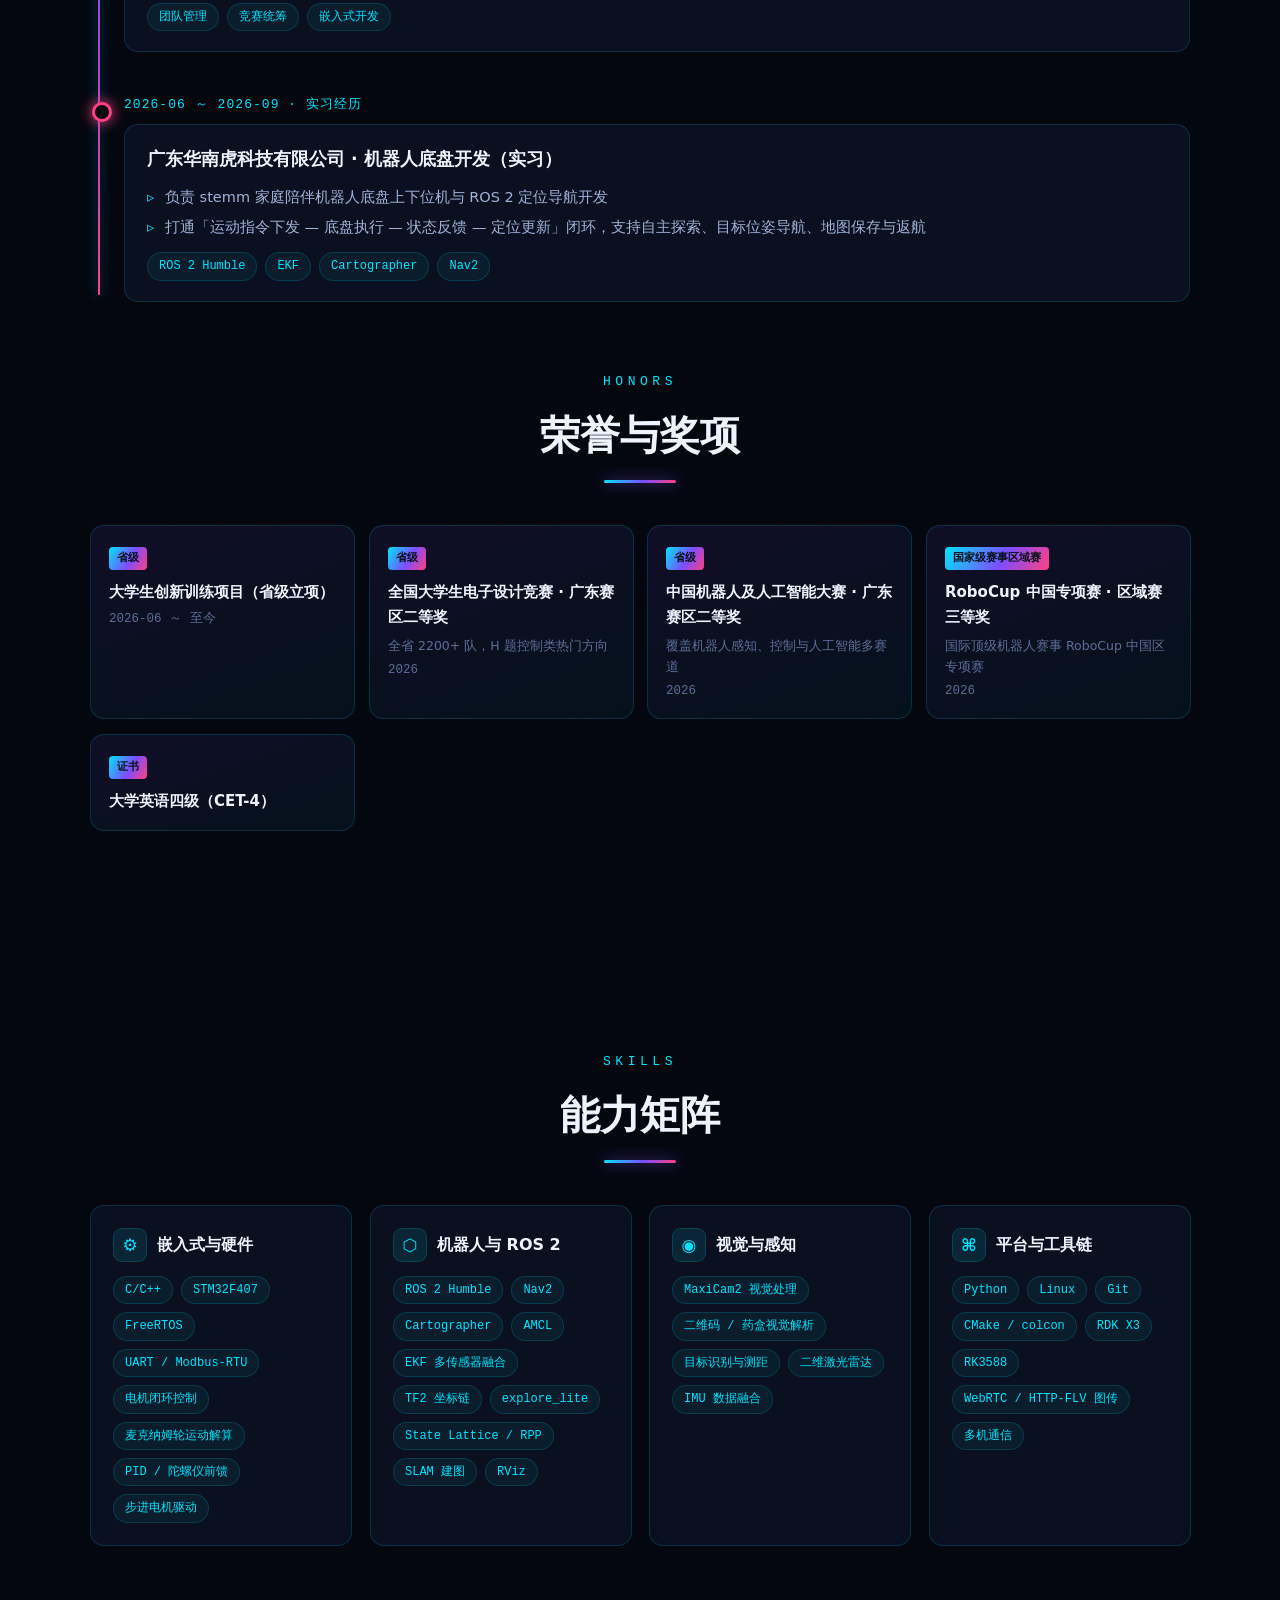
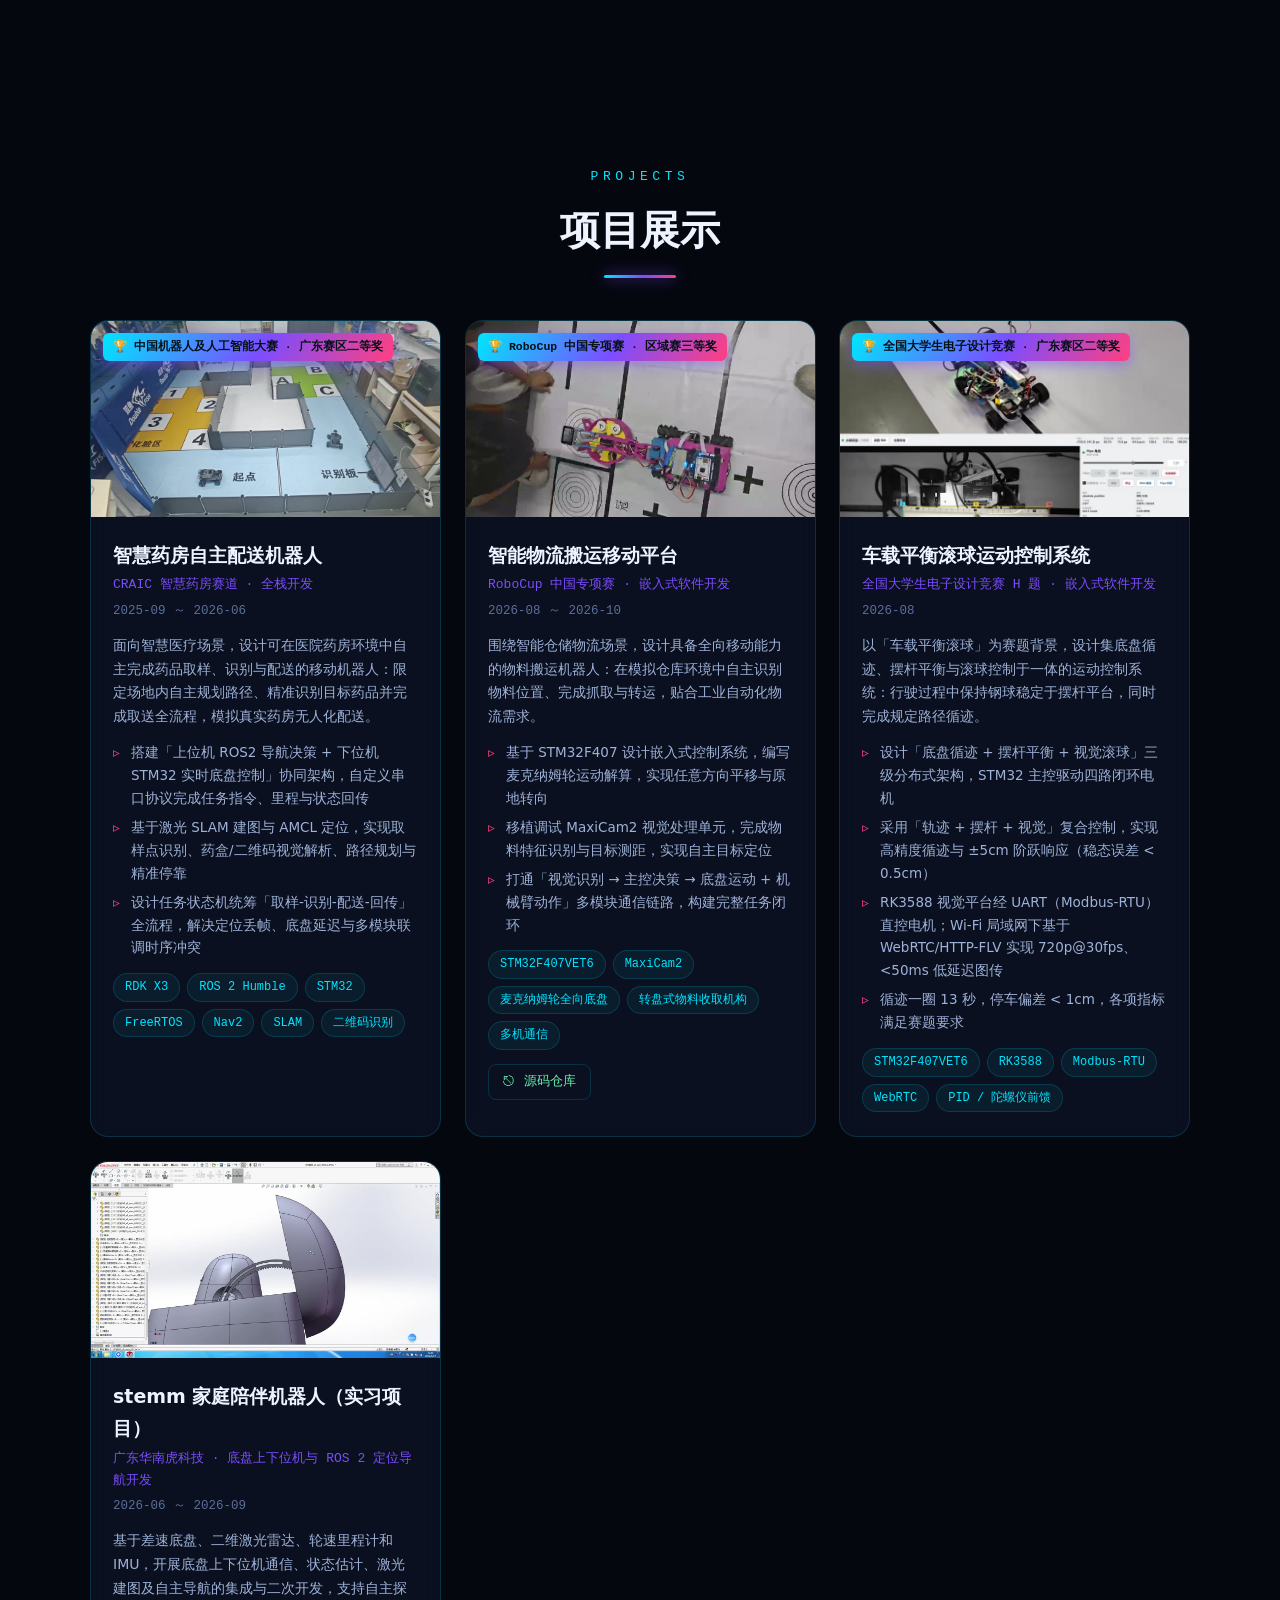
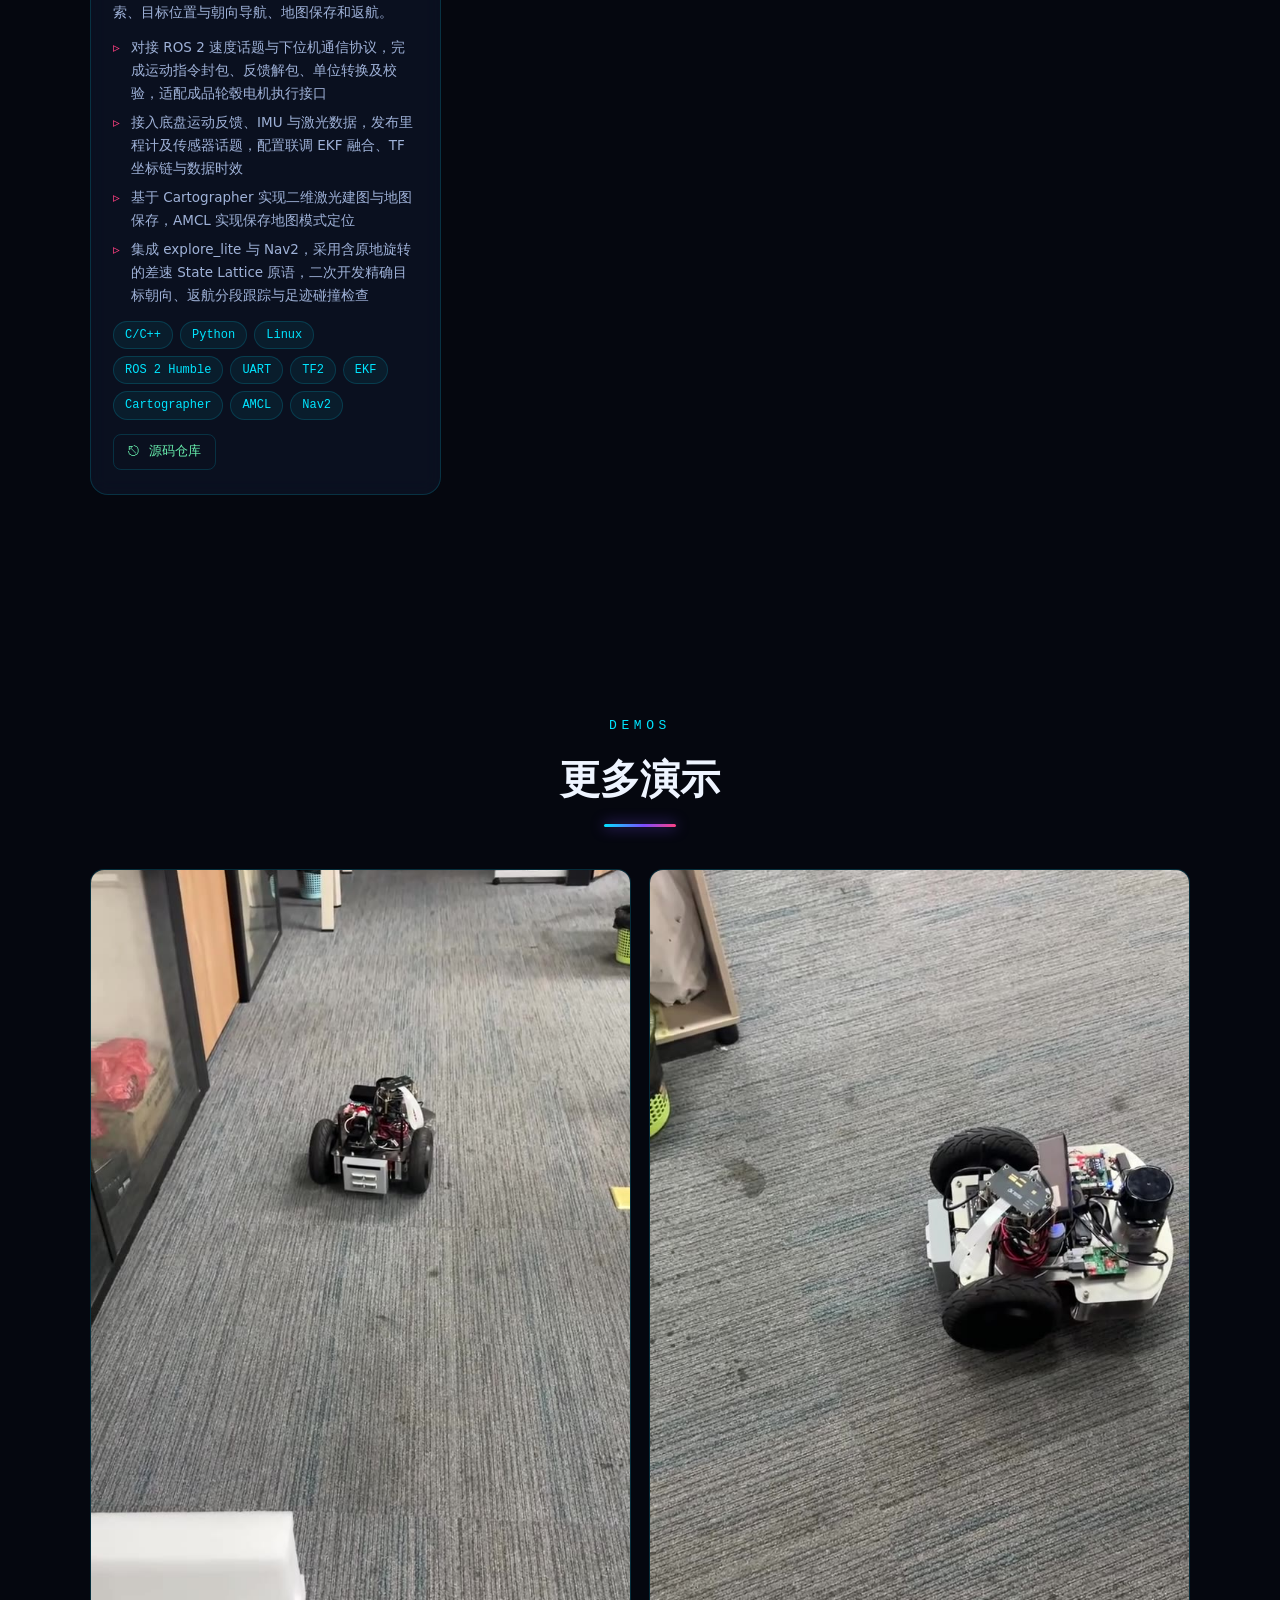
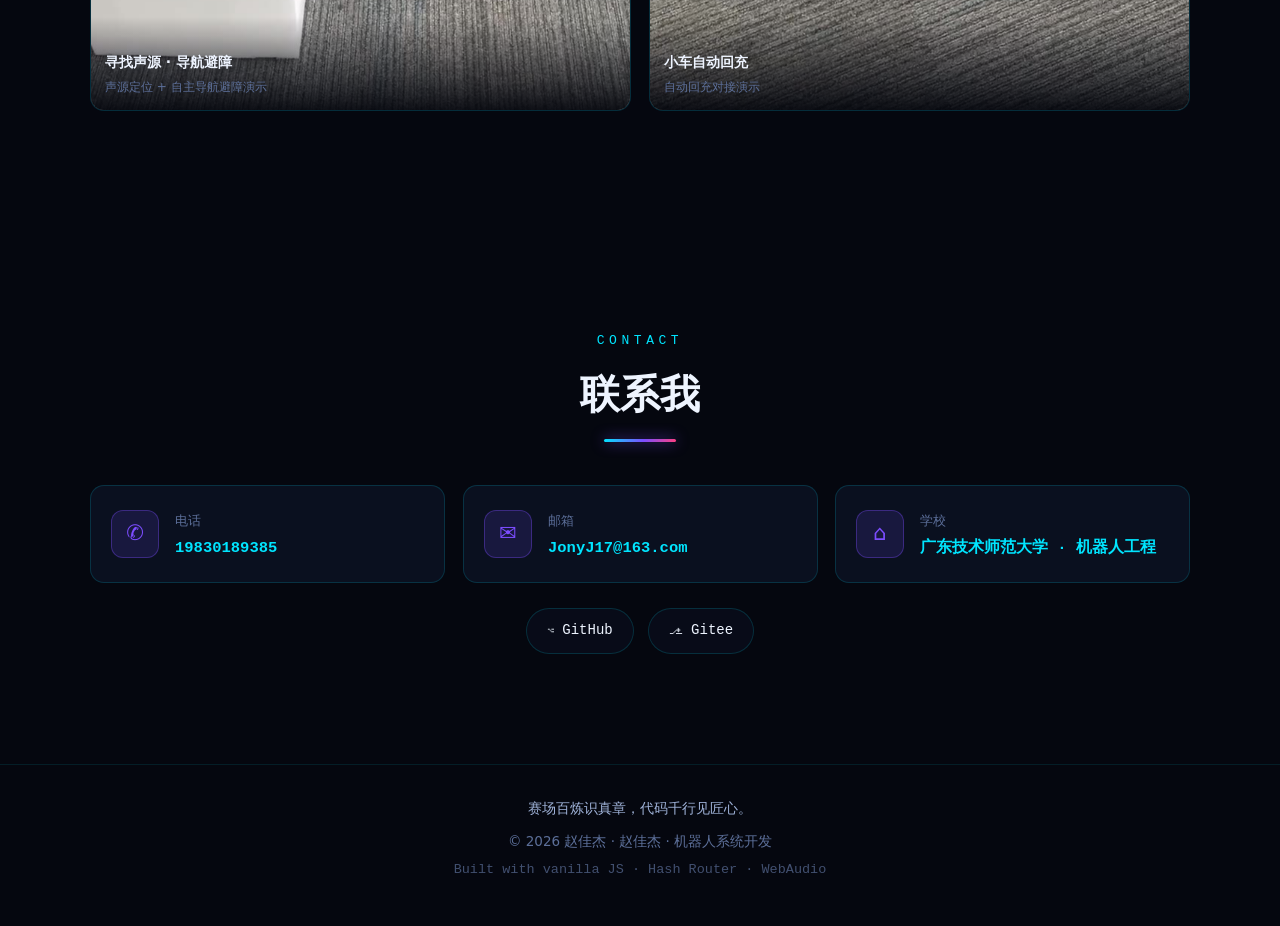
==== commit 0c6595fb: "新增成长轨迹贪吃蛇游戏（snake.html）+ 主站入口 + 吃豆浮动提示" ====
--- a/index.html
+++ b/index.html
@@ -35,6 +35,10 @@
     <button id="share-btn" class="dock-btn" type="button" aria-label="分享二维码" title="分享 / 二维码">
       <span class="dock-icon">▦</span>
     </button>
+    <!-- 入口：成长轨迹贪吃蛇小游戏 -->
+    <a class="dock-btn dock-link" href="snake.html" aria-label="玩成长轨迹贪吃蛇" title="成长轨迹 · 贪吃蛇">
+      <span class="dock-icon">🎮</span>
+    </a>
   </div>
 
   <main id="app">
--- a/css/layout.css
+++ b/css/layout.css
@@ -283,3 +283,6 @@
   box-shadow: 0 0 22px rgba(0, 229, 255, 0.45);
 }
 .dock-btn.on { border-color: var(--neon-green); box-shadow: 0 0 20px rgba(105, 240, 174, 0.4); }
+/* 悬浮入口链接（成长轨迹小游戏）：保持与按钮一致的观感 */
+.dock-link { text-decoration: none; }
+.dock-link .dock-icon { line-height: 1; }
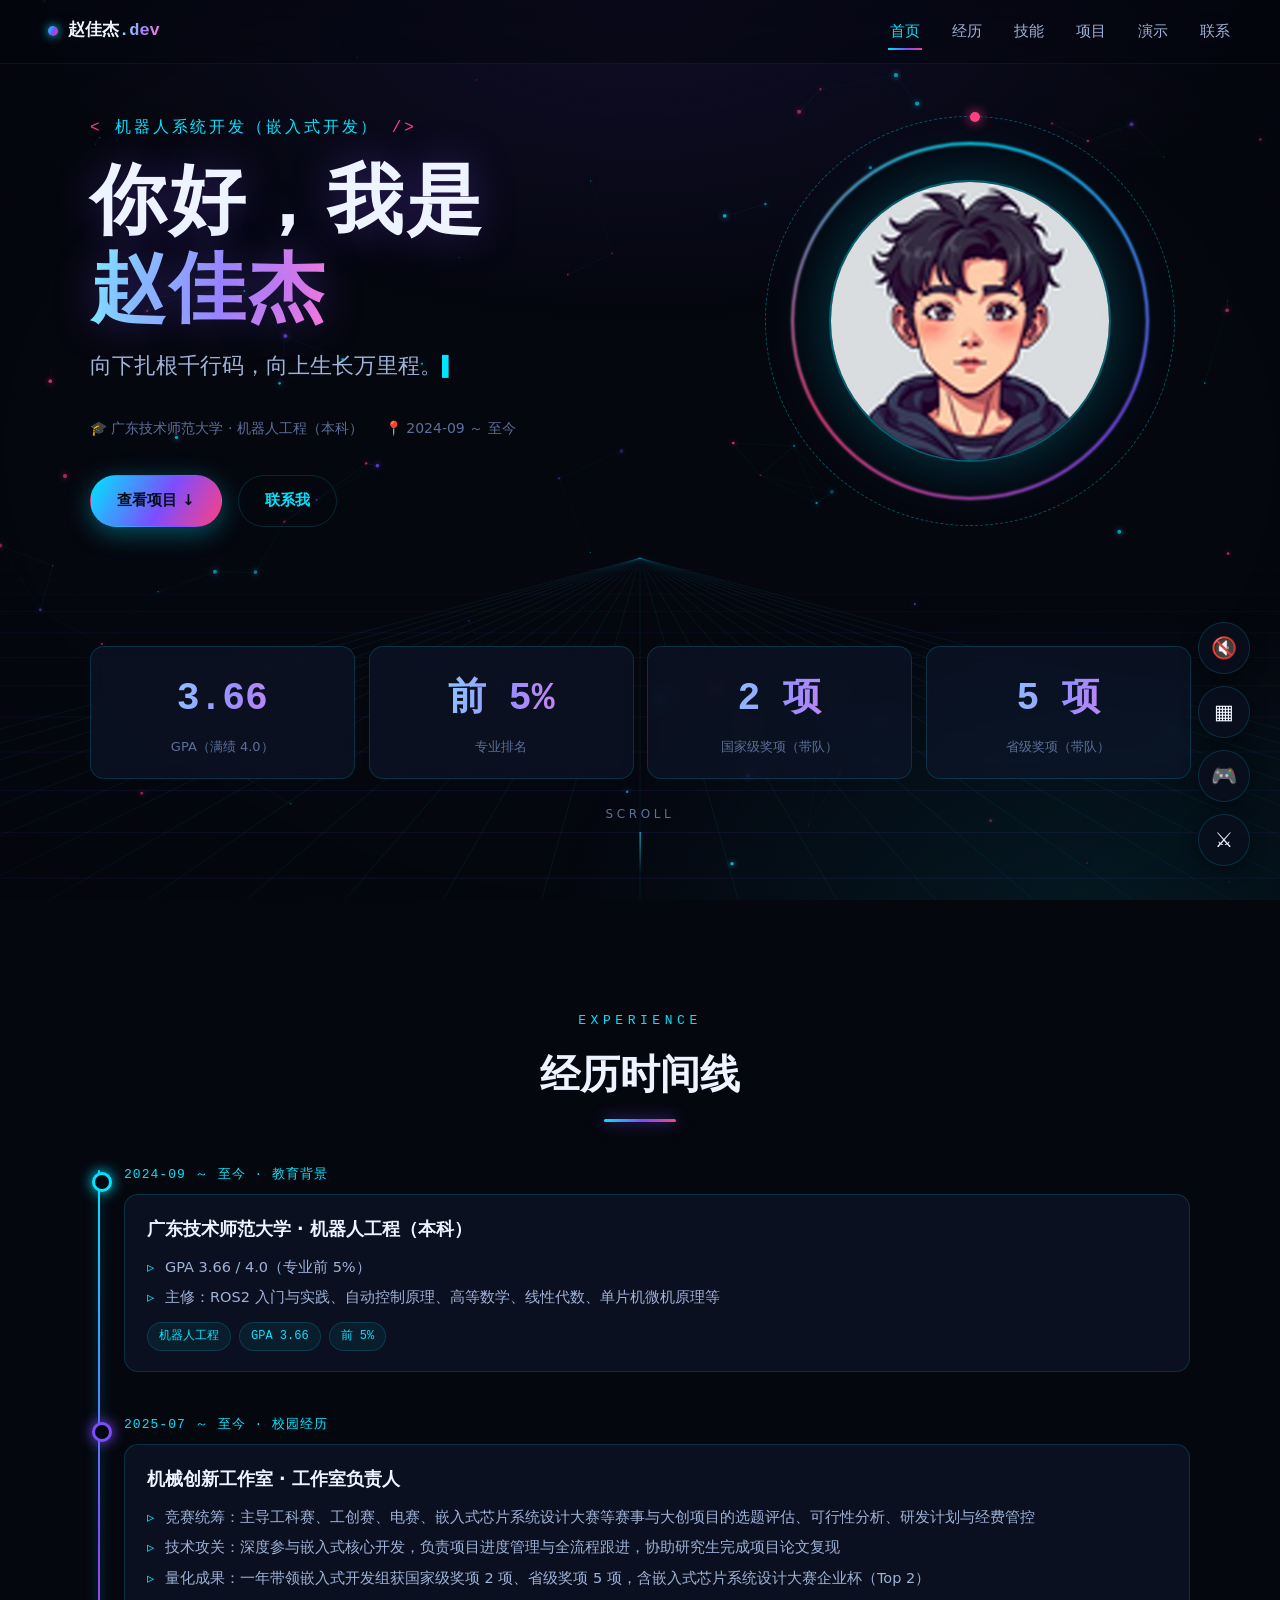
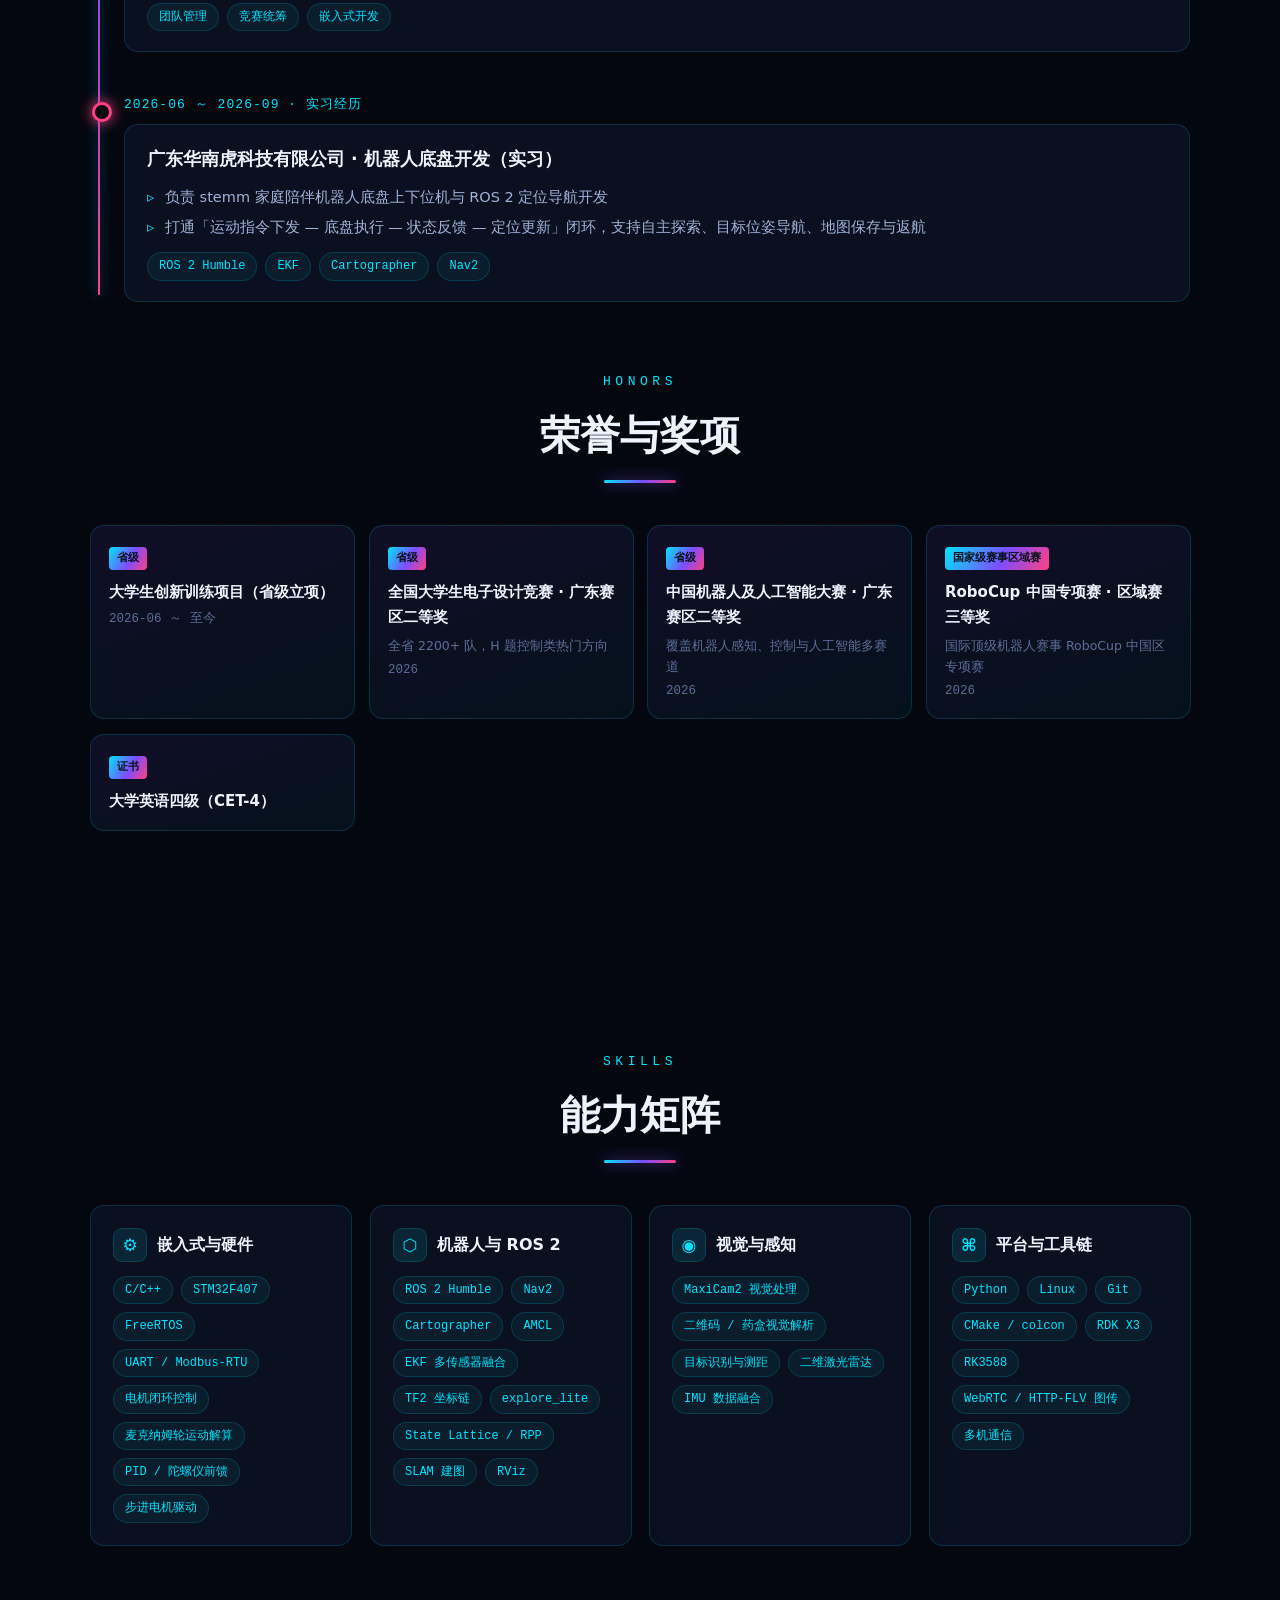
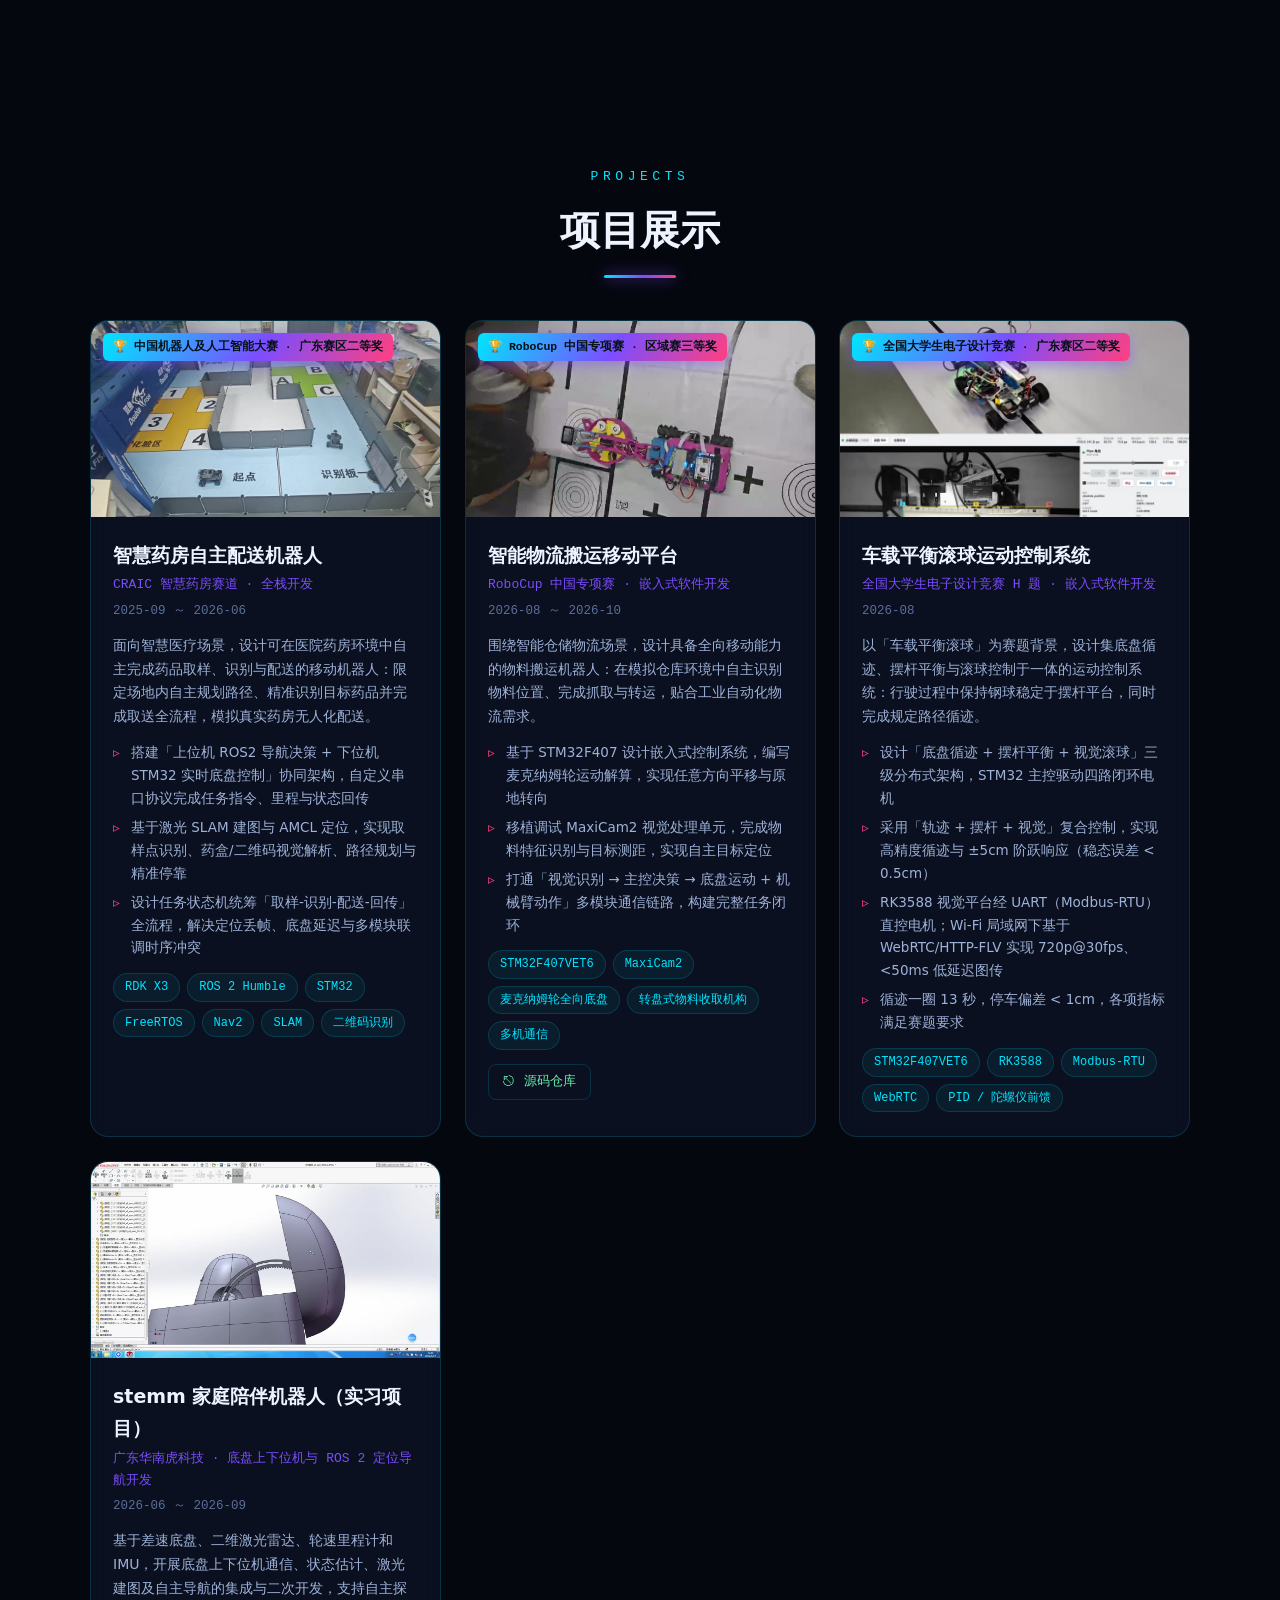
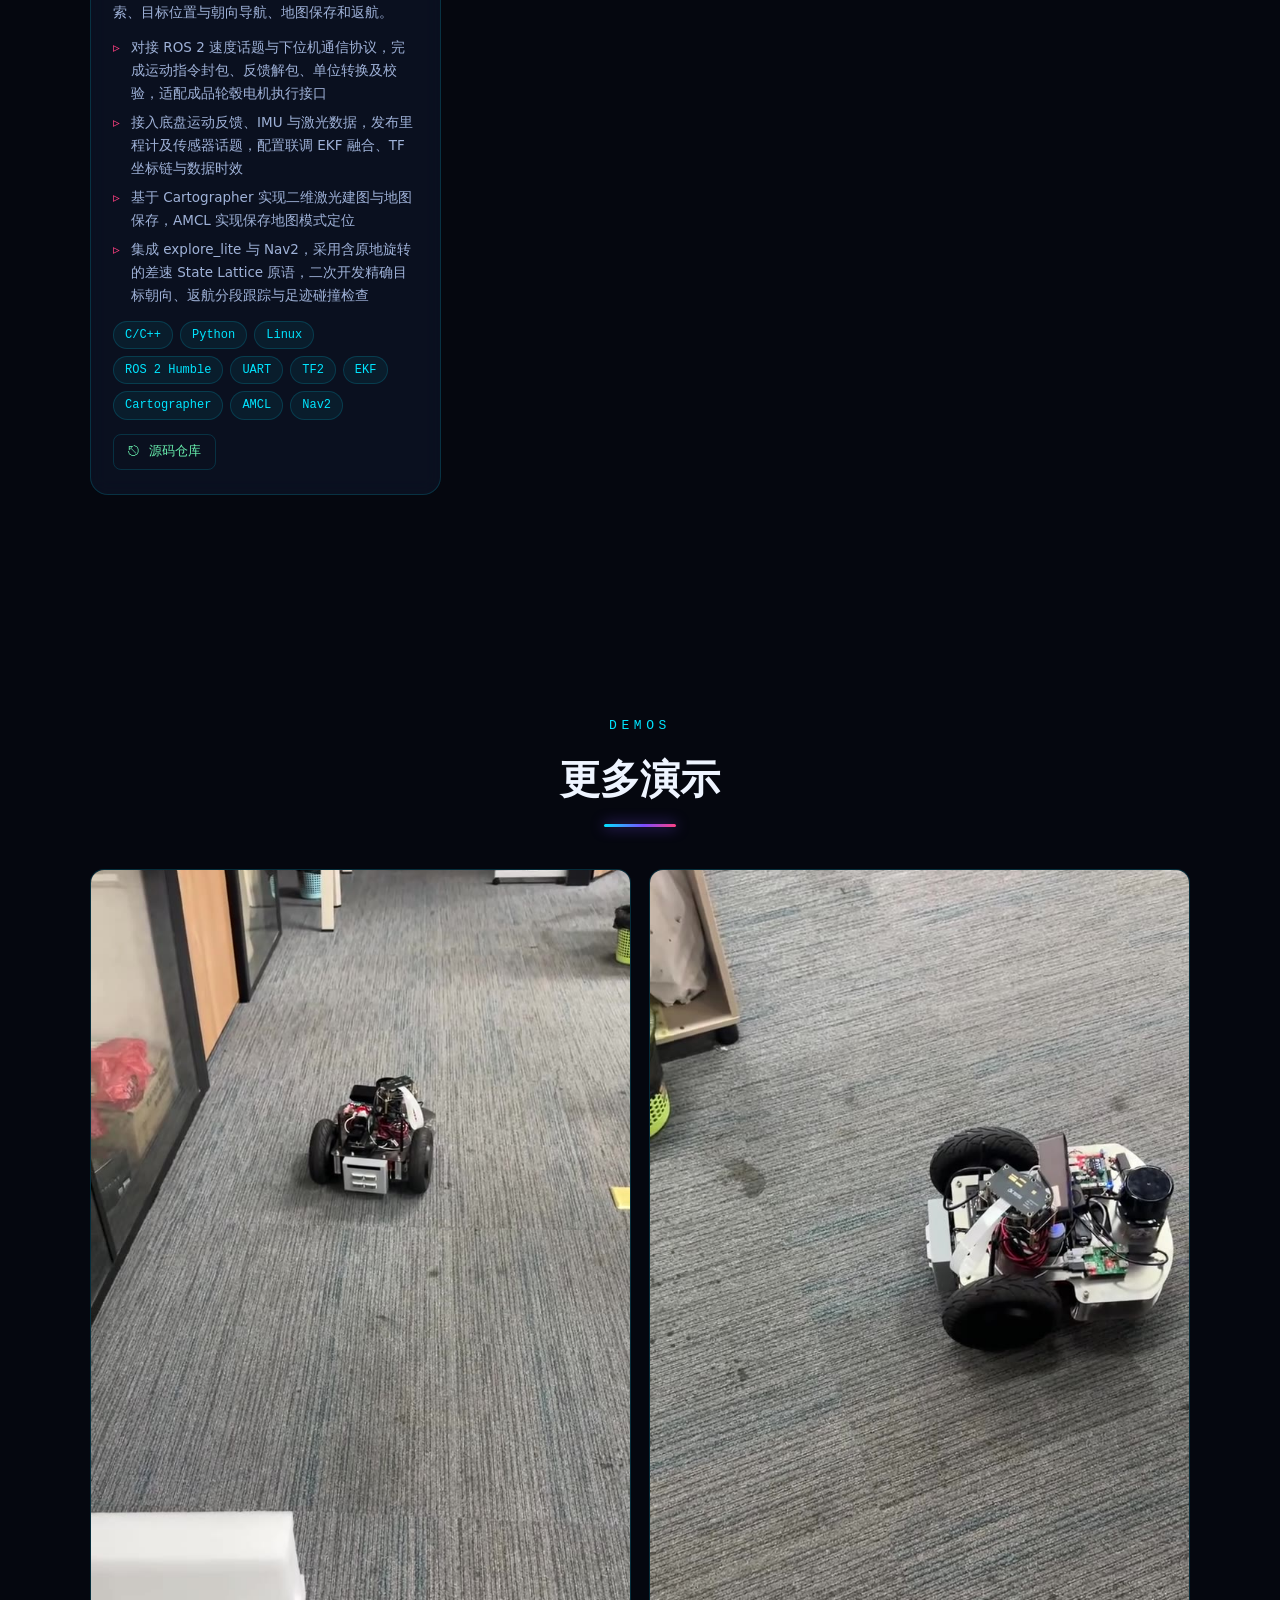
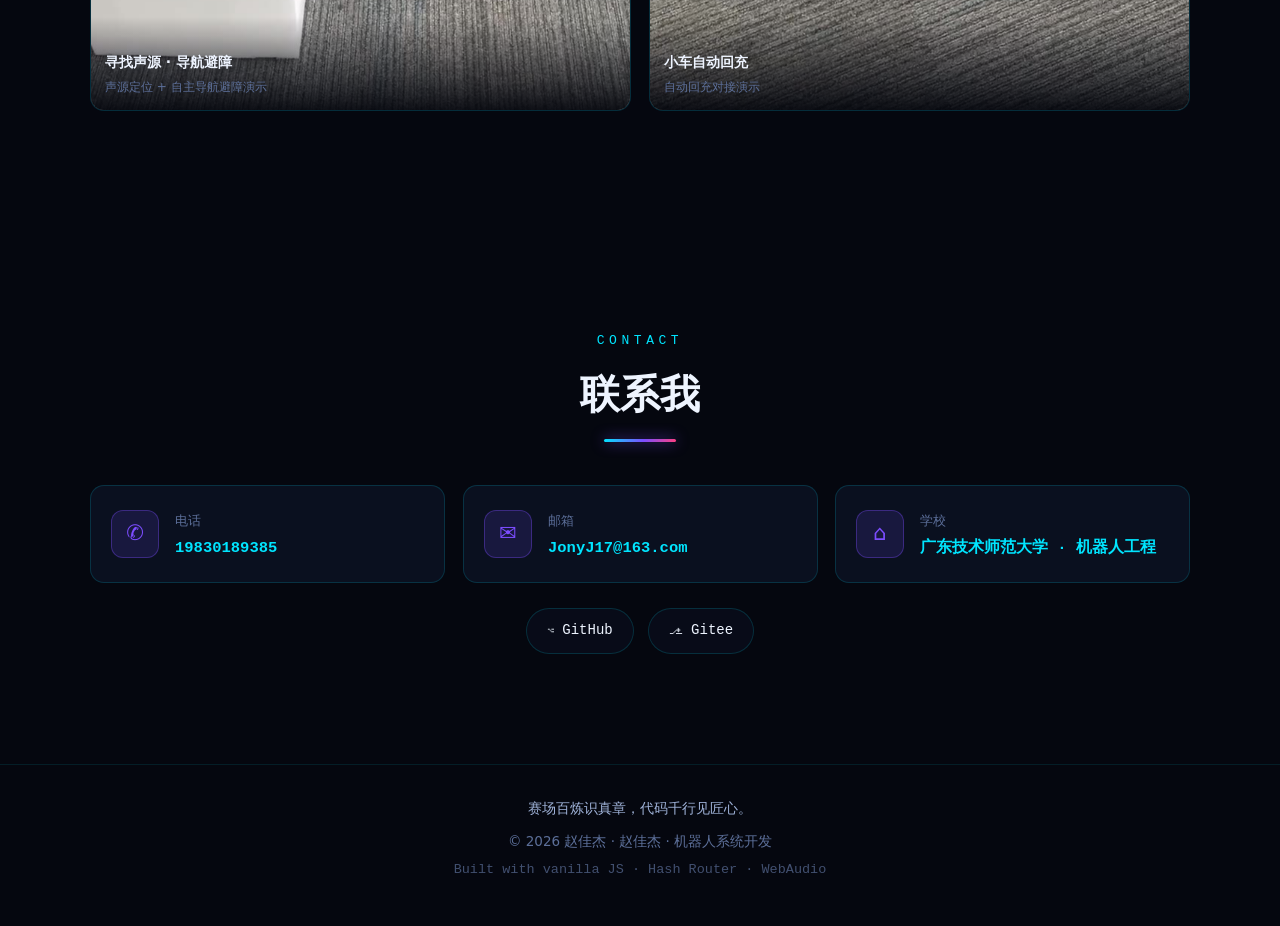
==== commit df731d51: "新增生涯地牢冒险游戏（adventure.html）：随机地牢 + 武器成长 + 怪物图鉴 + 生涯节点复用" ====
--- a/index.html
+++ b/index.html
@@ -38,6 +38,10 @@
     <!-- 入口：成长轨迹贪吃蛇小游戏 -->
     <a class="dock-btn dock-link" href="snake.html" aria-label="玩成长轨迹贪吃蛇" title="成长轨迹 · 贪吃蛇">
       <span class="dock-icon">🎮</span>
+    </a>
+    <!-- 入口：生涯地牢冒险小游戏 -->
+    <a class="dock-btn dock-link" href="adventure.html" aria-label="玩生涯地牢冒险游戏" title="生涯地牢 · 冒险">
+      <span class="dock-icon">⚔️</span>
     </a>
   </div>
 
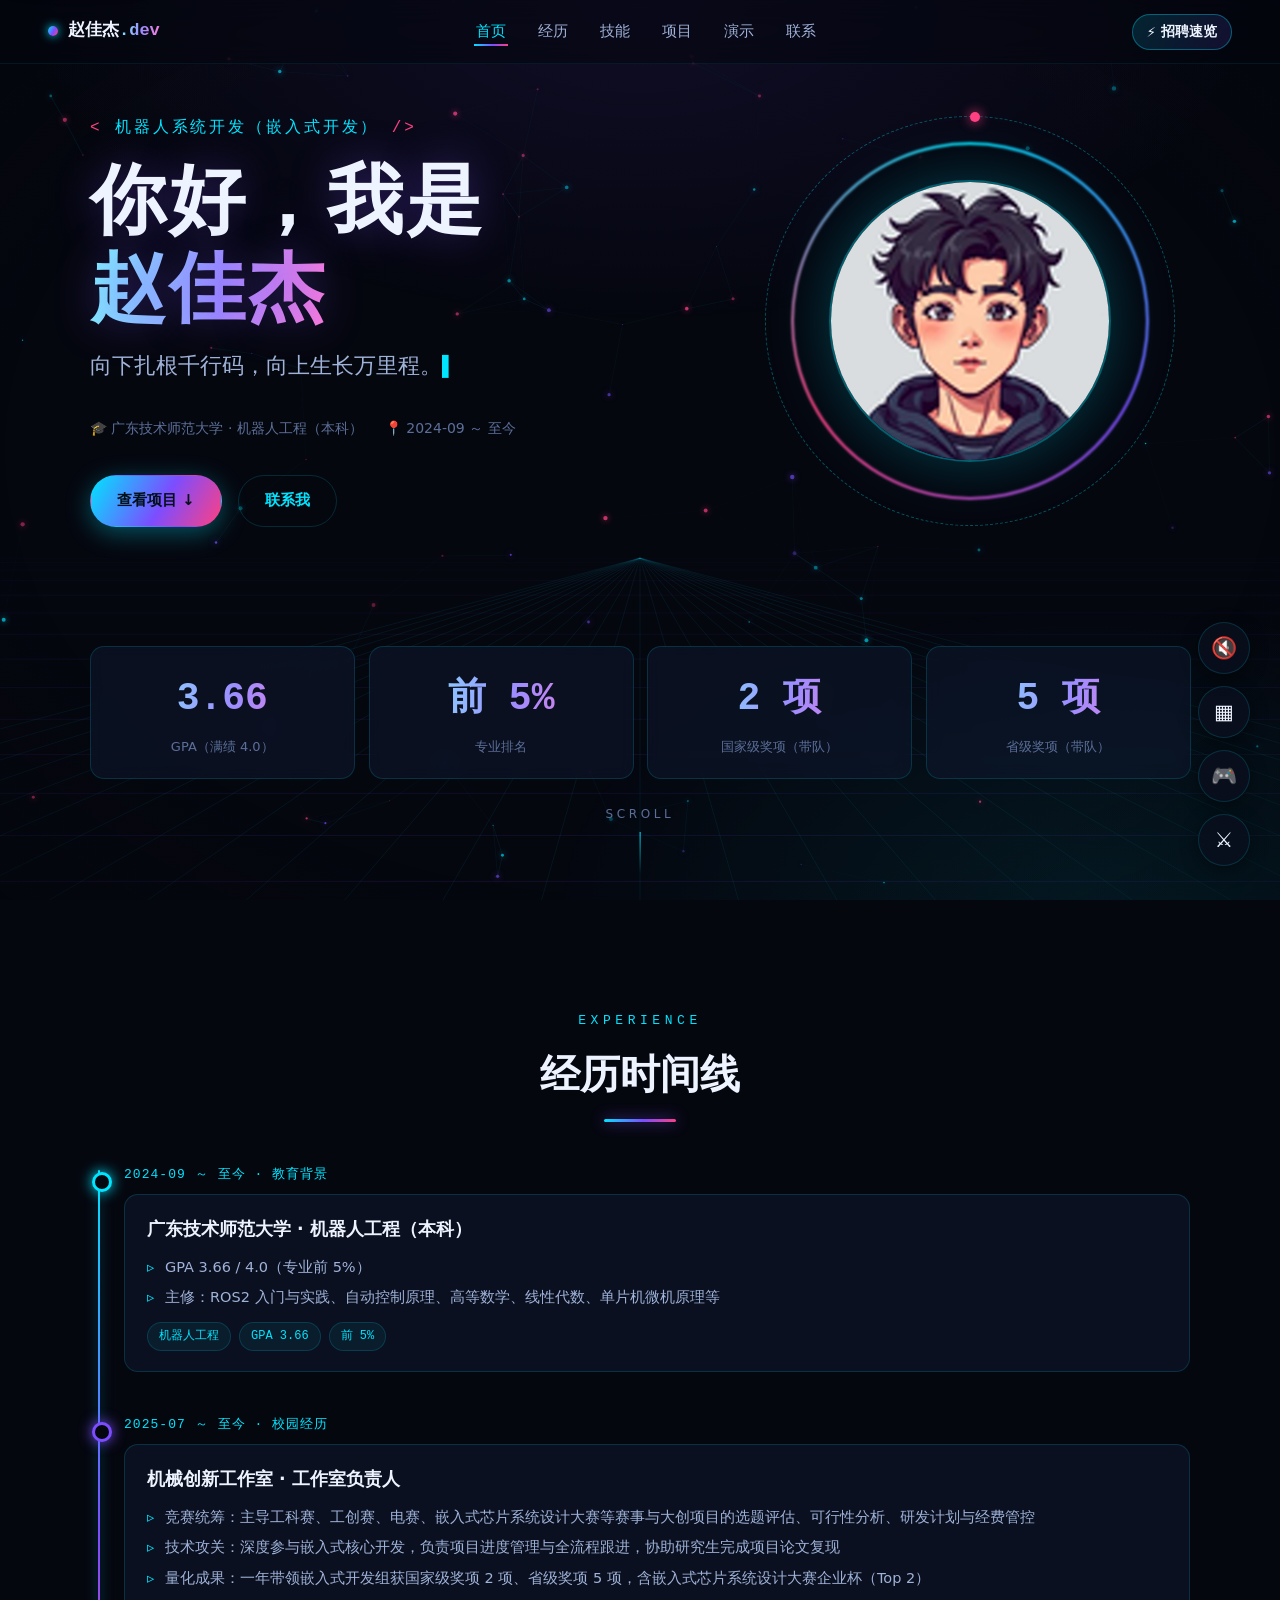
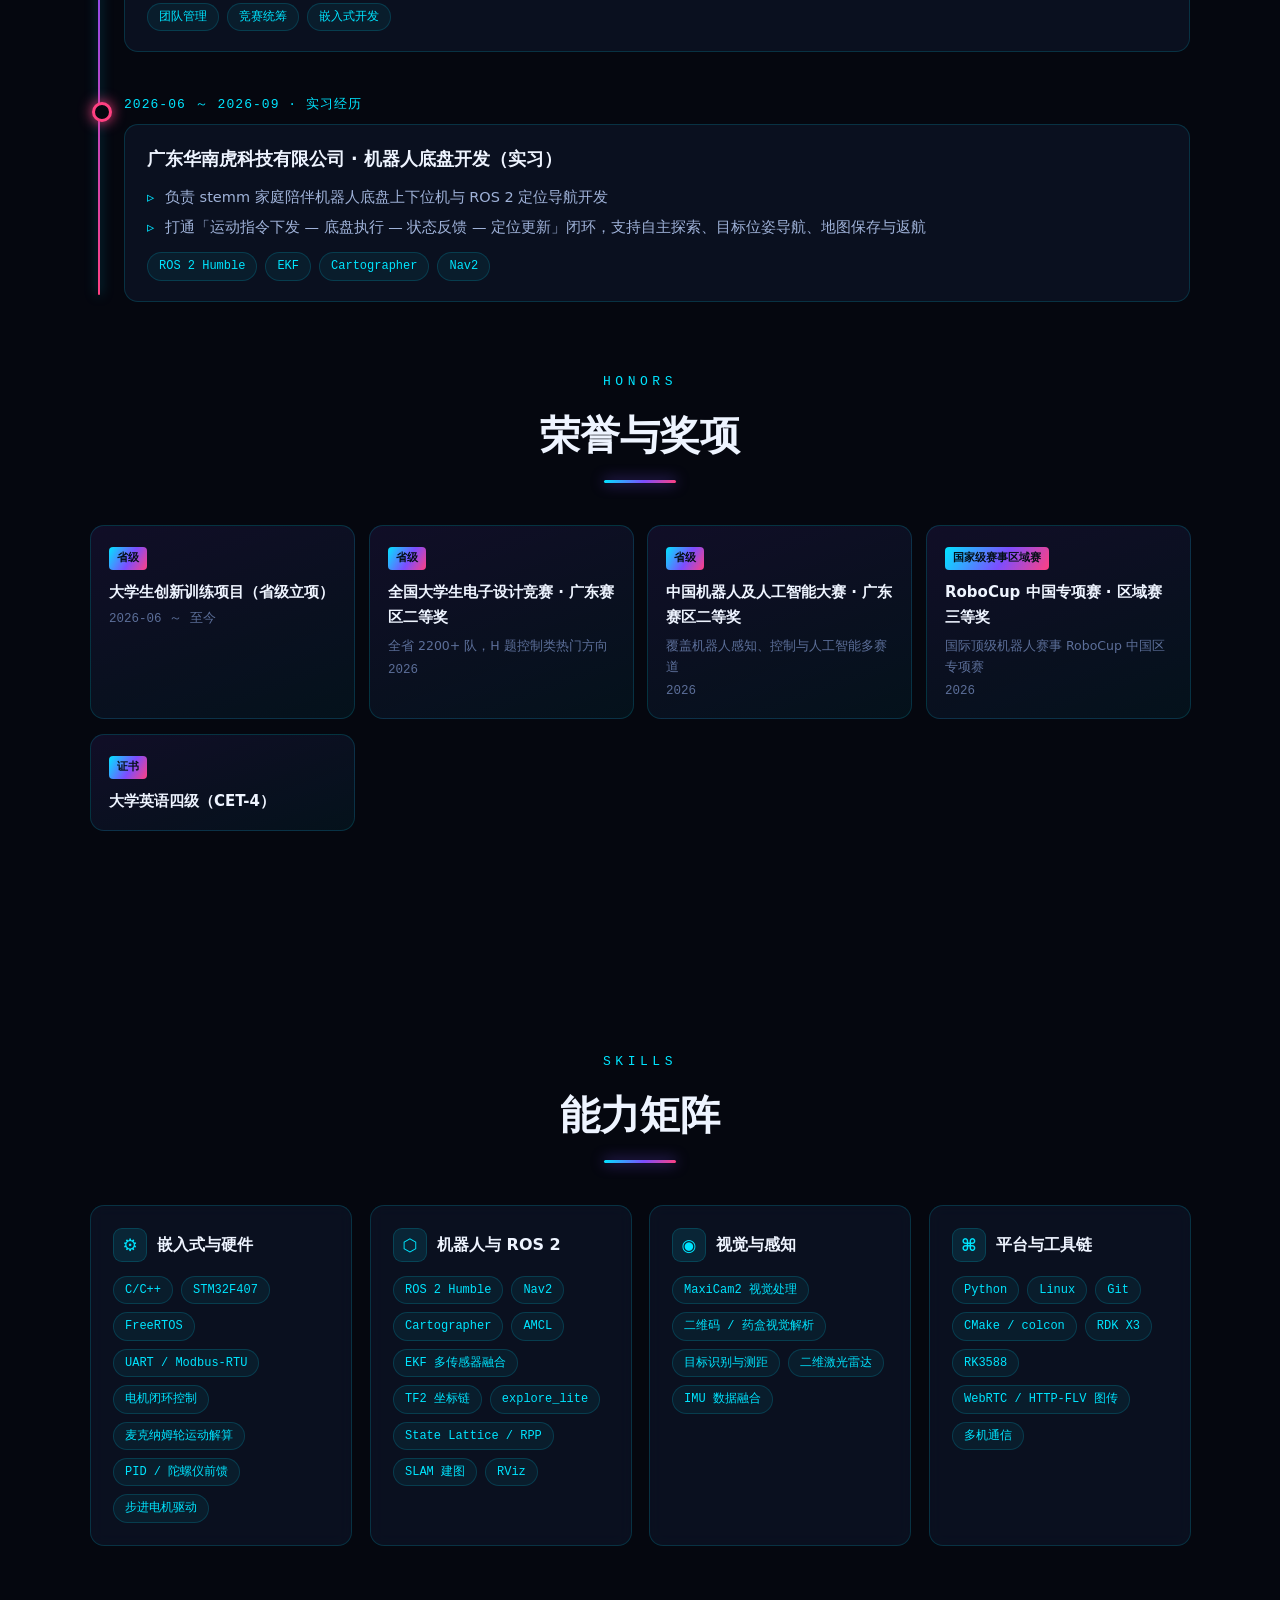
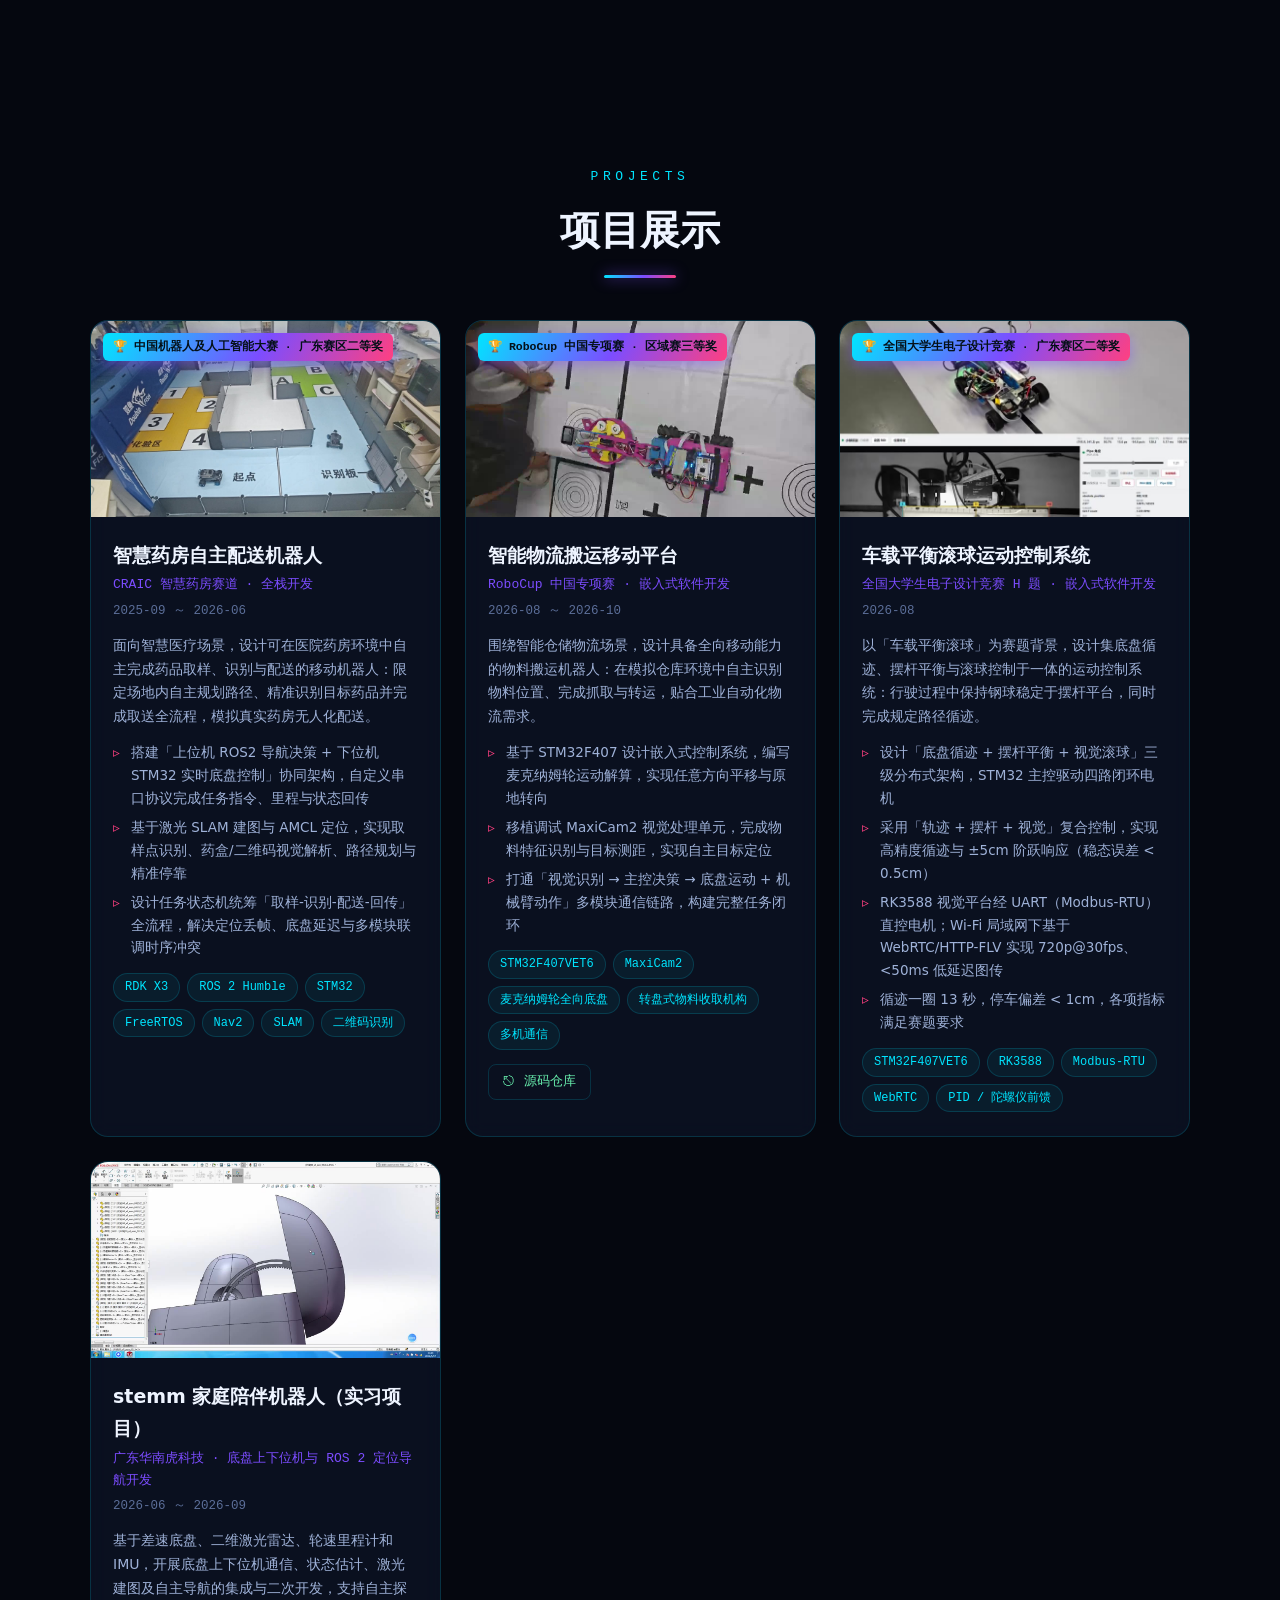
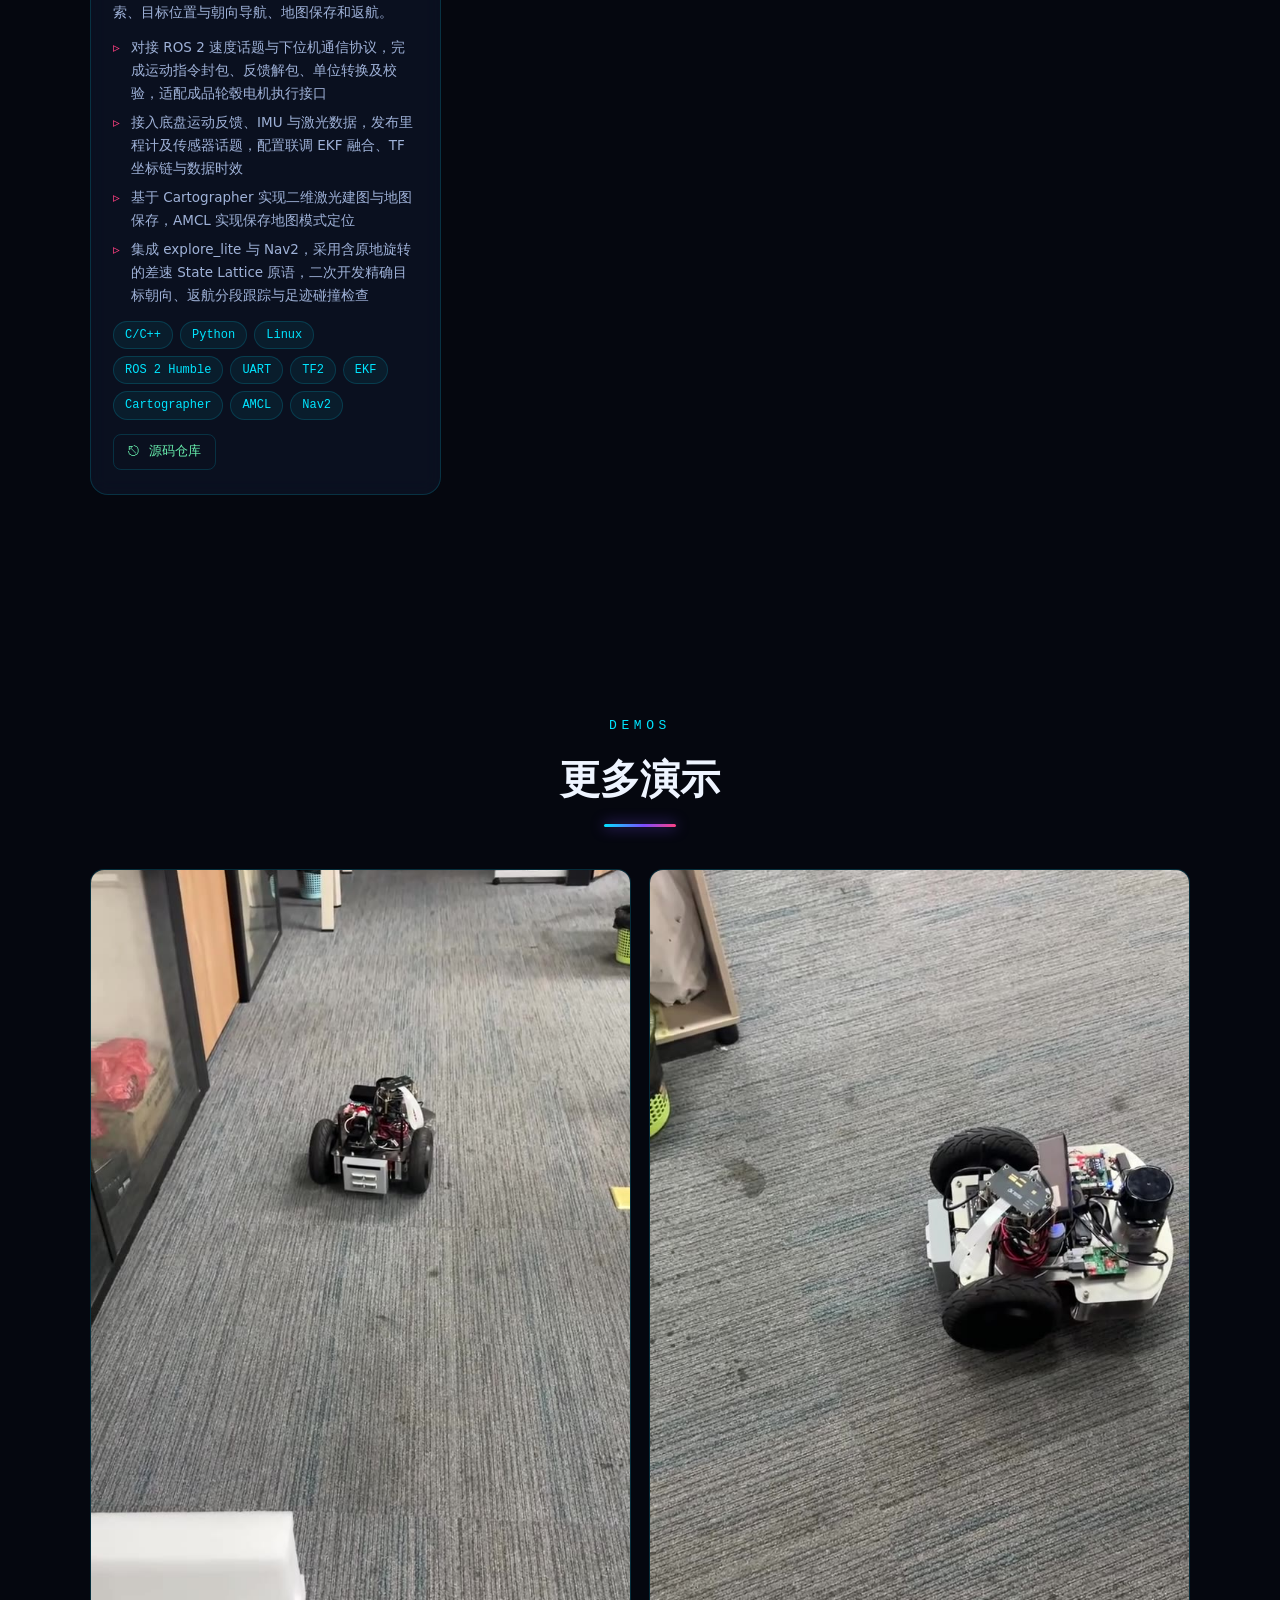
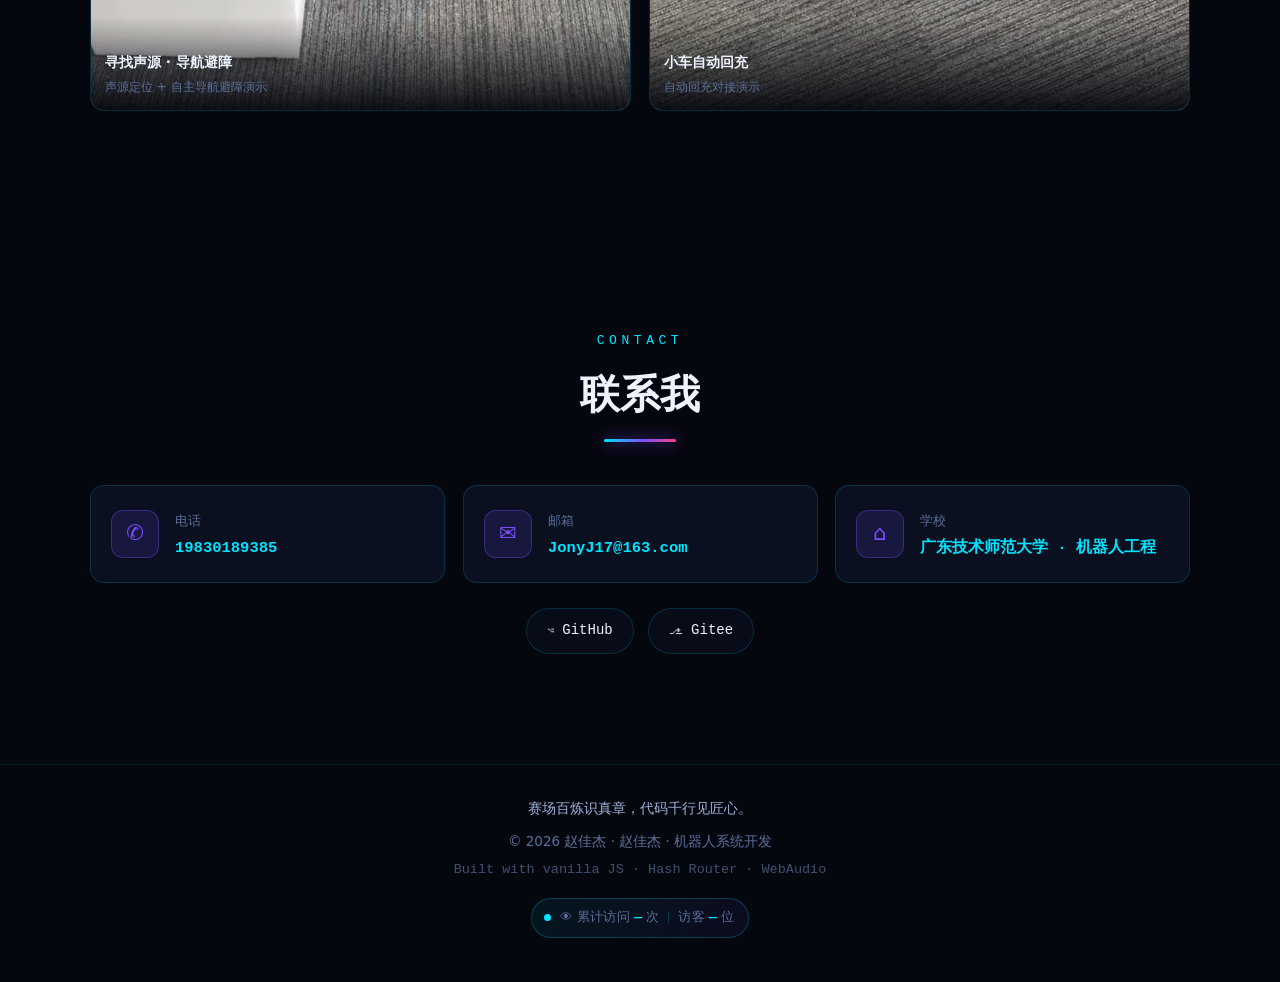
==== commit 36a09bde: "feat: recruiter one-pager mode + share card + motion system Plan 1 (recruiter mode): - one-screen HR" ====
--- a/index.html
+++ b/index.html
@@ -5,18 +5,58 @@
   <meta name="viewport" content="width=device-width, initial-scale=1.0" />
   <meta name="description" content="赵佳杰 · 机器人系统开发（嵌入式开发）个人空间 —— ROS2 / STM32 / 运动控制 / 自主导航" />
   <title>赵佳杰 · 机器人系统开发</title>
+  <meta name="theme-color" content="#05070f" />
+
+  <!-- 分享卡：二维码 / 微信 / QQ 转发时的缩略图与标题（分享卡图由本页首屏生成，1200×630） -->
+  <meta property="og:type" content="profile" />
+  <meta property="og:site_name" content="赵佳杰 · 机器人系统开发" />
+  <meta property="og:title" content="赵佳杰 · 机器人系统开发（嵌入式 / ROS 2）" />
+  <meta property="og:description" content="GPA 3.66（专业前 5%）· 带队获国家级奖项 2 项、省级 5 项 · STM32 底盘 + ROS 2 定位导航完整闭环" />
+  <meta property="og:url" content="https://77z-ux.github.io/personal-space/" />
+  <meta property="og:image" content="https://77z-ux.github.io/personal-space/assets/img/share-card.png" />
+  <meta property="og:image:width" content="1200" />
+  <meta property="og:image:height" content="630" />
+  <meta property="og:image:alt" content="赵佳杰个人空间首屏：机器人系统开发，GPA 3.66，专业前 5%" />
+  <meta property="og:locale" content="zh_CN" />
+  <meta name="twitter:card" content="summary_large_image" />
+  <meta name="twitter:title" content="赵佳杰 · 机器人系统开发（嵌入式 / ROS 2）" />
+  <meta name="twitter:description" content="机器人工程本科在读 · GPA 3.66（专业前 5%）· 国家级奖项 2 项、省级 5 项" />
+  <meta name="twitter:image" content="https://77z-ux.github.io/personal-space/assets/img/share-card.png" />
+
+  <script type="application/ld+json">
+  {
+    "@context": "https://schema.org",
+    "@type": "Person",
+    "name": "赵佳杰",
+    "jobTitle": "机器人系统开发（嵌入式开发）",
+    "email": "mailto:JonyJ17@163.com",
+    "telephone": "19830189385",
+    "url": "https://77z-ux.github.io/personal-space/",
+    "image": "https://77z-ux.github.io/personal-space/assets/img/share-card.png",
+    "alumniOf": {
+      "@type": "CollegeOrUniversity",
+      "name": "广东技术师范大学"
+    },
+    "knowsAbout": ["ROS 2", "STM32", "嵌入式开发", "运动控制", "自主导航", "SLAM"]
+  }
+  </script>
   <!-- 内联 SVG favicon：霓虹六边形机器人徽标，避免 favicon.ico 404 -->
   <link rel="icon" href="data:image/svg+xml,%3Csvg xmlns='http://www.w3.org/2000/svg' viewBox='0 0 32 32'%3E%3Cdefs%3E%3ClinearGradient id='g' x1='0' y1='0' x2='1' y2='1'%3E%3Cstop offset='0' stop-color='%2300e5ff'/%3E%3Cstop offset='1' stop-color='%237c4dff'/%3E%3C/linearGradient%3E%3C/defs%3E%3Crect width='32' height='32' rx='7' fill='%2305070f'/%3E%3Cpath d='M16 5l9 5v10l-9 5-9-5V10z' fill='none' stroke='url(%23g)' stroke-width='2'/%3E%3Ccircle cx='16' cy='15' r='3.2' fill='url(%23g)'/%3E%3Cpath d='M16 18.5v4M12 23h8' stroke='url(%23g)' stroke-width='2' stroke-linecap='round'/%3E%3C/svg%3E" />
 
-  <!-- 样式：base(变量/重置/背景) → layout(区块布局) → components(组件样式) -->
+  <!-- 样式：base(变量/重置/背景) → layout(区块布局) → components(组件样式) → recruiter(求职速览+打印) -->
   <link rel="stylesheet" href="css/base.css" />
   <link rel="stylesheet" href="css/layout.css" />
   <link rel="stylesheet" href="css/components.css" />
+  <link rel="stylesheet" href="css/recruiter.css" />
 
-  <!-- 二维码库（单文件 UMD，注册全局 qrcode；本地离线可用） -->
-  <script src="js/vendor/qrcode.js"></script>
+  <!-- 二维码库（单文件 UMD，注册全局 qrcode；本地离线可用）
+       defer：不阻塞首屏解析，main.js 是 module（天然 defer），执行顺序仍在它之前 -->
+  <script src="js/vendor/qrcode.js" defer></script>
 </head>
 <body>
+  <!-- 键盘用户跳过导航直达内容（Tab 第一个焦点） -->
+  <a class="skip-link" href="#home">跳到主要内容</a>
+
   <!-- 科技感背景层：粒子 + 透视网格（canvas 由 fx.js 驱动） -->
   <canvas id="fx-bg" aria-hidden="true"></canvas>
   <div class="bg-vignette" aria-hidden="true"></div>
@@ -46,6 +86,9 @@
   </div>
 
   <main id="app">
+    <!-- 求职模式：给 HR 的一屏速览（components/recruiter.js 渲染，进入时替换常规视图） -->
+    <section id="recruiter" class="recruiter" hidden></section>
+
     <!-- 各模块容器，内容由对应 component 渲染（hash 路由锚点即这些 id） -->
     <section id="home" class="section hero-section"></section>
     <section id="experience" class="section"></section>
--- a/css/base.css
+++ b/css/base.css
@@ -63,6 +63,43 @@
 button { font-family: inherit; cursor: pointer; }
 img, video { max-width: 100%; display: block; }
 
+/* ---------- 键盘可达性 ---------- */
+/* 跳过导航：Tab 第一下出现，直达主要内容 */
+.skip-link {
+  position: fixed;
+  top: -80px;
+  left: 16px;
+  z-index: 200;
+  padding: 10px 18px;
+  border-radius: 0 0 12px 12px;
+  background: var(--bg-1);
+  border: 1px solid var(--neon-cyan);
+  color: var(--neon-cyan);
+  font-size: 14px;
+  font-weight: 600;
+  box-shadow: 0 8px 26px rgba(0, 0, 0, 0.6), 0 0 18px rgba(0, 229, 255, 0.35);
+  transition: top 0.22s var(--ease-out);
+}
+.skip-link:focus { top: 0; }
+
+/* 统一焦点轮廓：只在键盘操作时出现，不干扰鼠标用户 */
+a:focus-visible,
+button:focus-visible,
+input:focus-visible,
+[tabindex]:focus-visible {
+  outline: 2px solid var(--neon-cyan);
+  outline-offset: 3px;
+  border-radius: 8px;
+}
+.btn:focus-visible,
+.nav-cta:focus-visible,
+.dock-btn:focus-visible {
+  outline-offset: 4px;
+  box-shadow: 0 0 0 4px rgba(0, 229, 255, 0.18), 0 0 22px rgba(0, 229, 255, 0.35);
+}
+/* 深色底上默认轮廓色太暗，统一提亮 */
+:focus:not(:focus-visible) { outline: none; }
+
 /* ---------- 背景层 ---------- */
 #fx-bg {
   position: fixed;
@@ -143,23 +180,51 @@
   border: 1px solid transparent;
   font-size: 15px;
   font-weight: 600;
-  transition: transform 0.25s var(--ease-out), box-shadow 0.25s, background 0.25s;
-}
-.btn:active { transform: scale(0.96); }
+  /* 磁吸：--mag-x/--mag-y 由 core/motion.js 根据指针位置写入 */
+  --mag-x: 0px;
+  --mag-y: 0px;
+  transform: translate3d(var(--mag-x), var(--mag-y), 0);
+  transition: transform 0.18s var(--ease-out), box-shadow 0.25s, background 0.25s;
+}
 .btn-primary {
   background: var(--grad-neon);
   color: #041018;
   box-shadow: 0 6px 24px rgba(0, 229, 255, 0.35);
 }
-.btn-primary:hover { transform: translateY(-2px); box-shadow: 0 10px 32px rgba(124, 77, 255, 0.55); }
+.btn-primary:hover {
+  transform: translate3d(var(--mag-x), calc(var(--mag-y) - 2px), 0);
+  box-shadow: 0 10px 32px rgba(124, 77, 255, 0.55);
+}
 .btn-ghost {
   background: transparent;
   color: var(--neon-cyan);
   border-color: var(--line);
 }
 .btn-ghost:hover { background: rgba(0, 229, 255, 0.08); box-shadow: 0 0 18px rgba(0, 229, 255, 0.25); }
-
-/* ---------- 滚动入场动画（reveal.js 控制 .in 类） ---------- */
+/* :active 放在最后，保证按下时优先于 hover 的上浮 */
+.btn:active { transform: translate3d(var(--mag-x), var(--mag-y), 0) scale(0.96); }
+
+/* ---------- 光标柔光（core/motion.js 注入 .cursor-glow） ---------- */
+.cursor-glow {
+  position: fixed;
+  top: 0; left: 0;
+  width: 520px; height: 520px;
+  margin: -260px 0 0 -260px;
+  border-radius: 50%;
+  pointer-events: none;
+  z-index: 1;
+  background: radial-gradient(circle, rgba(0, 229, 255, 0.10), rgba(124, 77, 255, 0.06) 42%, transparent 68%);
+  opacity: 0;
+  transition: opacity 0.6s ease;
+  will-change: transform;
+}
+.cursor-glow.on { opacity: 1; }
+
+/* ---------- 滚动入场动画（reveal.js 控制 .in 类） ----------
+   三种变体，按内容类型分配，避免 6 个区块节奏完全同构：
+     .reveal                 上浮（默认，用于标题/首屏）
+     .reveal[data-anim=scale] 缩放浮现（用于卡片网格）
+     .reveal[data-anim=slide] 侧滑（用于时间线条目）                */
 .reveal {
   opacity: 0;
   transform: translateY(36px);
@@ -167,9 +232,12 @@
   transition-delay: var(--reveal-delay, 0s);
   will-change: opacity, transform;
 }
+.reveal[data-anim="scale"] { transform: scale(0.94) translateY(16px); }
+.reveal[data-anim="slide"] { transform: translateX(-30px); }
 .reveal.in { opacity: 1; transform: none; }
 
 @media (prefers-reduced-motion: reduce) {
   .reveal { transition: none; opacity: 1; transform: none; }
   html { scroll-behavior: auto; }
-}
+  .cursor-glow { display: none; }
+}
--- a/css/layout.css
+++ b/css/layout.css
@@ -40,6 +40,9 @@
 .nav-links { display: flex; gap: clamp(10px, 2.4vw, 28px); }
 .nav-links a {
   position: relative;
+  display: inline-flex;
+  align-items: center;
+  min-height: 44px;              /* 触控目标 ≥44px */
   color: var(--text-1);
   font-size: 14.5px;
   padding: 6px 2px;
@@ -47,7 +50,7 @@
 }
 .nav-links a::after {
   content: "";
-  position: absolute; left: 0; bottom: 0;
+  position: absolute; left: 0; bottom: 8px;
   width: 100%; height: 2px;
   background: var(--grad-neon);
   transform: scaleX(0);
@@ -58,6 +61,106 @@
 .nav-links a:hover::after,
 .nav-links a.active::after { transform: scaleX(1); }
 .nav-links a.active { color: var(--neon-cyan); }
+
+/* 导航右侧：求职速览入口 + 移动端菜单按钮 */
+.nav-right { display: flex; align-items: center; gap: 10px; }
+.nav-cta {
+  display: inline-flex;
+  align-items: center;
+  gap: 5px;
+  height: 36px;
+  padding: 0 14px;
+  border-radius: 999px;
+  border: 1px solid rgba(0, 229, 255, 0.35);
+  background: linear-gradient(120deg, rgba(0, 229, 255, 0.14), rgba(124, 77, 255, 0.14));
+  color: var(--text-0);
+  font-size: 13.5px;
+  font-weight: 600;
+  white-space: nowrap;
+  transition: box-shadow 0.25s, border-color 0.25s, transform 0.2s var(--ease-out);
+}
+.nav-cta:hover {
+  border-color: var(--neon-cyan);
+  box-shadow: 0 0 20px rgba(0, 229, 255, 0.35);
+  transform: translateY(-1px);
+}
+.nav-cta.is-on {
+  border-color: rgba(255, 64, 129, 0.6);
+  background: rgba(255, 64, 129, 0.14);
+  color: #ffd6e4;
+}
+
+.nav-toggle {
+  display: none;
+  width: 44px; height: 44px;
+  border-radius: 12px;
+  border: 1px solid var(--line);
+  background: rgba(10, 15, 30, 0.7);
+  color: var(--text-0);
+  padding: 0;
+  place-items: center;
+}
+.nav-toggle-bars,
+.nav-toggle-bars::before,
+.nav-toggle-bars::after {
+  display: block;
+  width: 18px; height: 2px;
+  border-radius: 2px;
+  background: var(--text-0);
+  transition: transform 0.25s var(--ease-out), opacity 0.2s;
+}
+.nav-toggle-bars { position: relative; }
+.nav-toggle-bars::before,
+.nav-toggle-bars::after {
+  content: "";
+  position: absolute; left: 0;
+}
+.nav-toggle-bars::before { top: -6px; }
+.nav-toggle-bars::after { top: 6px; }
+.nav-open .nav-toggle-bars { background: transparent; }
+.nav-open .nav-toggle-bars::before { transform: translateY(6px) rotate(45deg); }
+.nav-open .nav-toggle-bars::after { transform: translateY(-6px) rotate(-45deg); }
+
+/* 移动端：6 个链接收进抽屉，避免挤成一排、点击目标过小 */
+@media (max-width: 640px) {
+  .nav-toggle { display: grid; }
+  .nav-links {
+    position: fixed;
+    top: calc(var(--nav-h) + 6px);
+    right: 12px;
+    width: min(74vw, 280px);
+    flex-direction: column;
+    gap: 2px;
+    padding: 8px;
+    background: rgba(7, 11, 22, 0.97);
+    border: 1px solid rgba(0, 229, 255, 0.25);
+    border-radius: 16px;
+    box-shadow: 0 24px 60px rgba(0, 0, 0, 0.65), 0 0 30px rgba(0, 229, 255, 0.12);
+    backdrop-filter: blur(16px);
+    -webkit-backdrop-filter: blur(16px);
+    opacity: 0;
+    transform: translateY(-8px) scale(0.97);
+    transform-origin: top right;
+    pointer-events: none;
+    transition: opacity 0.2s, transform 0.22s var(--ease-out);
+    z-index: 51;
+  }
+  .nav-open .nav-links { opacity: 1; transform: none; pointer-events: auto; }
+  .nav-links a {
+    min-height: 46px;
+    padding: 12px 14px;
+    border-radius: 10px;
+    font-size: 15px;
+  }
+  .nav-links a::after { display: none; }
+  .nav-links a:hover,
+  .nav-links a.active { background: rgba(0, 229, 255, 0.1); }
+  .nav-cta { height: 34px; padding: 0 11px; font-size: 12.5px; }
+}
+
+/* 抽屉打开时锁定背景滚动 */
+body.nav-drawer-open { overflow: hidden; }
+@media (min-width: 641px) { body.nav-drawer-open { overflow: auto; } }
 
 /* ---------- 区块骨架 ---------- */
 .section {
@@ -254,6 +357,51 @@
 }
 .footer .footer-poem { font-family: var(--font-mono); color: var(--text-1); margin-bottom: 8px; }
 
+/* ---------- 页脚访问计数 ---------- */
+.footer-views { margin-top: 16px; display: flex; justify-content: center; }
+.view-chip {
+  display: inline-flex; align-items: center; gap: 9px;
+  padding: 7px 14px 7px 12px;
+  border-radius: 999px;
+  border: 1px solid rgba(0, 229, 255, 0.22);
+  background: linear-gradient(120deg, rgba(0, 229, 255, 0.07), rgba(124, 77, 255, 0.07));
+  font-size: 12.5px; color: var(--text-2);
+  letter-spacing: .2px;
+  transition: border-color .3s, box-shadow .3s, transform .3s;
+}
+.view-chip:hover {
+  border-color: rgba(0, 229, 255, 0.45);
+  box-shadow: 0 0 18px rgba(0, 229, 255, 0.18);
+  transform: translateY(-1px);
+}
+.view-chip.is-cached { opacity: .72; }
+.view-chip.is-preview { opacity: .55; border-style: dashed; }
+.view-chip.is-preview .view-pulse { animation: none; background: var(--text-2); box-shadow: none; }
+.view-pulse {
+  width: 7px; height: 7px; border-radius: 50%;
+  background: var(--neon-cyan);
+  box-shadow: 0 0 0 0 rgba(0, 229, 255, 0.55);
+  animation: viewPulse 2.4s ease-out infinite;
+  flex: none;
+}
+@keyframes viewPulse {
+  0% { box-shadow: 0 0 0 0 rgba(0, 229, 255, 0.55); }
+  70% { box-shadow: 0 0 0 7px rgba(0, 229, 255, 0); }
+  100% { box-shadow: 0 0 0 0 rgba(0, 229, 255, 0); }
+}
+.view-item { display: inline-flex; align-items: baseline; gap: 4px; white-space: nowrap; }
+.view-num {
+  color: var(--neon-cyan);
+  font-size: 13.5px; font-weight: 700;
+  font-variant-numeric: tabular-nums;
+  text-shadow: 0 0 12px rgba(0, 229, 255, 0.35);
+}
+.view-divider { width: 1px; height: 11px; background: rgba(0, 229, 255, 0.22); flex: none; }
+@media (max-width: 480px) {
+  .view-chip { font-size: 11.5px; gap: 7px; padding: 6px 11px; }
+  .view-num { font-size: 12.5px; }
+}
+
 /* ---------- 悬浮控件（静音 + 分享） ---------- */
 .float-dock {
   position: fixed;
--- a/css/recruiter.css
+++ b/css/recruiter.css
@@ -0,0 +1,338 @@
+/* ============================================================
+   recruiter.css —— 求职模式（一屏速览）+ 打印 / 另存 PDF 版式
+   ------------------------------------------------------------
+   进入条件：body.mode-recruiter（由 components/recruiter.js 控制）
+   进入后隐藏常规区块，只显示 #recruiter，保证「一屏读完 + 一步转化」。
+   ============================================================ */
+
+#recruiter { display: none; }
+
+body.mode-recruiter { overflow-x: hidden; }
+body.mode-recruiter #recruiter { display: block; }
+body.mode-recruiter #home,
+body.mode-recruiter #experience,
+body.mode-recruiter #skills,
+body.mode-recruiter #projects,
+body.mode-recruiter #gallery,
+body.mode-recruiter #contact,
+body.mode-recruiter .footer,
+body.mode-recruiter .float-dock,
+body.mode-recruiter .scroll-hint,
+body.mode-recruiter #scroll-progress { display: none !important; }
+
+.recruiter {
+  position: relative;
+  z-index: 2;
+  max-width: var(--max-w);
+  margin: 0 auto;
+  padding: calc(var(--nav-h) + 14px) clamp(16px, 4vw, 40px) 14px;
+  animation: rc-in 0.5s var(--ease-out) both;
+}
+@keyframes rc-in {
+  from { opacity: 0; transform: translateY(14px); }
+  to { opacity: 1; transform: none; }
+}
+
+.rc-wrap {
+  background: linear-gradient(165deg, rgba(16, 24, 46, 0.72), rgba(6, 10, 22, 0.72));
+  border: 1px solid var(--line);
+  border-radius: 20px;
+  padding: clamp(12px, 1.6vw, 14px);
+  box-shadow: 0 30px 80px rgba(0, 0, 0, 0.45), inset 0 1px 0 rgba(255, 255, 255, 0.04);
+  backdrop-filter: blur(10px);
+}
+
+/* ---------------- 头部：身份 + 行动 ---------------- */
+.rc-head {
+  display: flex;
+  align-items: flex-start;
+  justify-content: space-between;
+  gap: 22px;
+  flex-wrap: wrap;
+}
+.rc-identity { display: flex; gap: 16px; align-items: flex-start; min-width: 0; }
+.rc-avatar {
+  width: 72px; height: 72px;
+  border-radius: 50%;
+  object-fit: cover;
+  flex: none;
+  border: 2px solid rgba(0, 229, 255, 0.45);
+  box-shadow: 0 0 26px rgba(0, 229, 255, 0.28);
+}
+.rc-id-text { min-width: 0; }
+
+.rc-status {
+  display: inline-flex; align-items: center; gap: 7px;
+  font-size: 12px; color: var(--neon-green);
+  border: 1px solid rgba(105, 240, 174, 0.35);
+  background: rgba(105, 240, 174, 0.09);
+  border-radius: 999px;
+  padding: 3px 12px 3px 9px;
+  letter-spacing: .3px;
+}
+.rc-status b { font-weight: 700; }
+.rc-status-sub { color: var(--text-1); font-weight: 400; }
+.rc-dot {
+  width: 7px; height: 7px; border-radius: 50%;
+  background: var(--neon-green);
+  box-shadow: 0 0 0 0 rgba(105, 240, 174, 0.6);
+  animation: rc-pulse 2s ease-out infinite;
+}
+@keyframes rc-pulse {
+  0% { box-shadow: 0 0 0 0 rgba(105, 240, 174, 0.55); }
+  70% { box-shadow: 0 0 0 6px rgba(105, 240, 174, 0); }
+  100% { box-shadow: 0 0 0 0 rgba(105, 240, 174, 0); }
+}
+
+.rc-name {
+  margin-top: 6px;
+  font-size: clamp(22px, 2.3vw, 28px);
+  font-weight: 900;
+  letter-spacing: .01em;
+  line-height: 1.25;
+}
+.rc-slash { color: var(--text-2); margin: 0 8px; font-weight: 400; }
+.rc-pitch {
+  margin-top: 6px;
+  color: var(--text-1);
+  font-size: 13.5px;
+  line-height: 1.5;
+  max-width: 62ch;
+}
+
+.rc-actions { display: flex; gap: 9px; flex-wrap: wrap; align-items: center; }
+.rc-btn { padding: 9px 17px; font-size: 13.5px; }
+.rc-actions .btn-primary { box-shadow: 0 6px 20px rgba(0, 229, 255, 0.28); }
+
+/* ---------------- 关键数据条 ---------------- */
+.rc-facts {
+  list-style: none;
+  margin-top: 10px;
+  display: grid;
+  grid-template-columns: repeat(5, minmax(0, 1fr));
+  gap: 9px;
+}
+.rc-fact {
+  border: 1px solid var(--line);
+  border-radius: 12px;
+  padding: 8px 11px;
+  background: rgba(0, 229, 255, 0.045);
+  display: flex;
+  flex-direction: column;
+  gap: 1px;
+  min-width: 0;
+}
+.rc-fact-num {
+  font-family: var(--font-mono);
+  font-size: 20px;
+  font-weight: 800;
+  color: var(--neon-cyan);
+  text-shadow: 0 0 16px rgba(0, 229, 255, 0.3);
+  line-height: 1.25;
+  white-space: nowrap;
+}
+.rc-fact-label { font-size: 11.5px; color: var(--text-2); white-space: nowrap; overflow: hidden; text-overflow: ellipsis; }
+.rc-fact-edu { background: rgba(124, 77, 255, 0.08); }
+.rc-fact-school { font-size: 14px; color: var(--text-0); text-shadow: none; font-family: var(--font-sans); }
+
+/* ---------------- 主体两栏 ---------------- */
+.rc-grid {
+  margin-top: 10px;
+  display: grid;
+  grid-template-columns: 1.32fr 0.92fr;
+  gap: 12px;
+  align-items: start;
+}
+.rc-side { display: grid; gap: 12px; }
+
+.rc-panel {
+  border: 1px solid var(--line);
+  border-radius: 14px;
+  padding: 11px 13px 12px;
+  background: rgba(10, 15, 30, 0.5);
+}
+.rc-panel-title {
+  display: flex; align-items: baseline; gap: 10px;
+  font-size: 13px;
+  font-weight: 700;
+  letter-spacing: .14em;
+  color: var(--neon-cyan);
+  text-transform: uppercase;
+  font-family: var(--font-mono);
+  margin-bottom: 10px;
+}
+.rc-panel-hint {
+  font-family: var(--font-sans);
+  font-size: 11px;
+  letter-spacing: 0;
+  color: var(--text-2);
+  font-weight: 400;
+  text-transform: none;
+}
+
+/* 经历条目 */
+.rc-exp { list-style: none; display: grid; gap: 8px; }
+.rc-exp-item {
+  position: relative;
+  padding-left: 13px;
+  border-left: 2px solid rgba(0, 229, 255, 0.22);
+}
+.rc-exp-item:nth-child(2) { border-left-color: rgba(124, 77, 255, 0.4); }
+.rc-exp-item:nth-child(3) { border-left-color: rgba(255, 64, 129, 0.35); }
+.rc-exp-meta { display: flex; align-items: center; gap: 9px; }
+.rc-kicker {
+  font-size: 10.5px;
+  padding: 1px 7px;
+  border-radius: 4px;
+  background: rgba(0, 229, 255, 0.14);
+  color: var(--neon-cyan);
+  font-weight: 700;
+  letter-spacing: .06em;
+}
+.rc-period { font-size: 11px; color: var(--text-2); }
+.rc-exp-title { margin-top: 3px; font-size: 14.5px; font-weight: 700; line-height: 1.35; }
+.rc-exp-points { list-style: none; margin-top: 5px; }
+.rc-exp-points li {
+  position: relative;
+  padding-left: 14px;
+  font-size: 12.5px;
+  line-height: 1.5;
+  color: var(--text-1);
+  margin-bottom: 1px;
+}
+.rc-exp-points li::before { content: "▹"; position: absolute; left: 0; color: var(--neon-cyan); opacity: .85; }
+.rc-tags { display: flex; flex-wrap: wrap; gap: 6px; margin-top: 6px; }
+.rc-tags .tag { font-size: 11px; padding: 2px 9px; }
+
+/* 技术栈 */
+.rc-stack { display: grid; gap: 9px; }
+.rc-stack-row { display: grid; gap: 5px; }
+.rc-stack-group {
+  font-size: 11px;
+  color: var(--text-2);
+  letter-spacing: .1em;
+}
+.rc-stack-row .rc-tags { margin-top: 0; }
+
+/* 代表项目 */
+.rc-proj { list-style: none; display: grid; gap: 8px; }
+.rc-proj-item { display: grid; gap: 1px; padding-bottom: 5px; border-bottom: 1px dashed rgba(0, 229, 255, 0.12); }
+.rc-proj-item:last-child { border-bottom: none; padding-bottom: 0; }
+.rc-proj-name { font-size: 13px; font-weight: 600; }
+.rc-proj-sub { font-size: 11.5px; color: var(--text-2); font-family: var(--font-mono); }
+.rc-more {
+  display: inline-block;
+  margin-top: 9px;
+  font-size: 12.5px;
+  color: var(--neon-green);
+  border-bottom: 1px dashed rgba(105, 240, 174, 0.4);
+}
+
+/* ---------------- 页脚联系方式 ---------------- */
+.rc-foot {
+  margin-top: 10px;
+  padding-top: 9px;
+  border-top: 1px solid rgba(0, 229, 255, 0.12);
+  display: flex;
+  align-items: center;
+  justify-content: space-between;
+  gap: 14px;
+  flex-wrap: wrap;
+}
+.rc-contact { display: flex; flex-wrap: wrap; gap: 8px 18px; }
+.rc-contact-item {
+  display: inline-flex; align-items: center; gap: 7px;
+  font-size: 13px;
+  font-family: var(--font-mono);
+  color: var(--text-1);
+  transition: color .2s;
+}
+a.rc-contact-item:hover { color: var(--neon-cyan); }
+.rc-contact-item span { color: var(--neon-purple); }
+.rc-note { font-size: 11.5px; color: var(--text-2); }
+
+/* 反馈提示（复制成功等，aria-live 播报） */
+.rc-toast {
+  position: fixed;
+  left: 50%;
+  bottom: 34px;
+  transform: translate(-50%, 14px);
+  z-index: 90;
+  padding: 9px 18px;
+  border-radius: 999px;
+  background: rgba(5, 7, 15, 0.92);
+  border: 1px solid rgba(0, 229, 255, 0.4);
+  color: var(--text-0);
+  font-size: 13px;
+  box-shadow: 0 10px 30px rgba(0, 0, 0, 0.5), 0 0 22px rgba(0, 229, 255, 0.2);
+  opacity: 0;
+  pointer-events: none;
+  transition: opacity .25s, transform .25s var(--ease-out);
+}
+.rc-toast.show { opacity: 1; transform: translate(-50%, 0); }
+
+/* ---------------- 响应式 ---------------- */
+@media (max-width: 1000px) {
+  .rc-grid { grid-template-columns: 1fr; }
+  .rc-facts { grid-template-columns: repeat(4, minmax(0, 1fr)); }
+  .rc-fact-edu { grid-column: 1 / -1; flex-direction: row; align-items: baseline; gap: 10px; }
+}
+@media (max-width: 760px) {
+  .recruiter { padding-top: calc(var(--nav-h) + 16px); }
+  .rc-head { gap: 16px; }
+  .rc-avatar { width: 64px; height: 64px; }
+  .rc-actions { width: 100%; }
+  .rc-btn { flex: 1 1 auto; justify-content: center; }
+  .rc-facts { grid-template-columns: repeat(2, minmax(0, 1fr)); }
+  .rc-fact-num { font-size: 17px; }
+  .rc-foot { flex-direction: column; align-items: flex-start; gap: 8px; }
+  .rc-contact { gap: 6px 14px; }
+  .rc-contact-item { font-size: 12.5px; }
+}
+
+/* ============================================================
+   打印 / 另存为 PDF：白底深字，压成一页 A4
+   ============================================================ */
+@media print {
+  @page { size: A4; margin: 12mm; }
+
+  html, body {
+    background: #fff !important;
+    color: #111 !important;
+    height: auto !important;
+  }
+  #fx-bg, .bg-vignette, #nav, .float-dock, #scroll-progress,
+  .skip-link, .footer, .cursor-glow, .modal,
+  #home, #experience, #skills, #projects, #gallery, #contact { display: none !important; }
+
+  #recruiter, body.mode-recruiter #recruiter { display: block !important; }
+  .recruiter { padding: 0 !important; max-width: none; animation: none; }
+
+  .rc-wrap {
+    background: #fff !important;
+    border: 1px solid #d8dee9 !important;
+    box-shadow: none !important;
+    padding: 14px !important;
+    border-radius: 8px !important;
+    backdrop-filter: none !important;
+  }
+  .rc-actions, .rc-note, .rc-more, .rc-toast { display: none !important; }
+  .rc-avatar { border-color: #c9d3e6 !important; box-shadow: none !important; width: 62px !important; height: 62px !important; }
+  .rc-status { border-color: #b7e4cf !important; background: #f2fbf6 !important; color: #127a4a !important; }
+  .rc-status-sub, .rc-pitch, .rc-exp-points li, .rc-contact-item, .rc-proj-sub { color: #333 !important; }
+  .rc-name, .rc-exp-title, .rc-proj-name, .rc-fact-school { color: #111 !important; }
+  .grad-text { -webkit-text-fill-color: #111 !important; color: #111 !important; background: none !important; }
+  .rc-fact { background: #f7f9fc !important; border-color: #dde3ee !important; }
+  .rc-fact-num { color: #0b5cad !important; text-shadow: none !important; }
+  .rc-panel { background: #fff !important; border-color: #dde3ee !important; padding: 10px 12px !important; }
+  .rc-panel-title { color: #0b5cad !important; margin-bottom: 8px !important; }
+  .rc-exp { gap: 9px !important; }
+  .rc-exp-item { border-left-color: #b9c6da !important; }
+  .tag { color: #33415c !important; border-color: #d8dee9 !important; background: #f5f7fb !important; }
+  .rc-foot { border-top-color: #dde3ee !important; }
+  .rc-proj-item { border-bottom-color: #e6ebf3 !important; }
+  .rc-grid { gap: 10px !important; }
+  .rc-facts { gap: 8px !important; margin-top: 12px !important; }
+  .rc-grid { margin-top: 10px !important; }
+  * { -webkit-print-color-adjust: exact; print-color-adjust: exact; }
+}
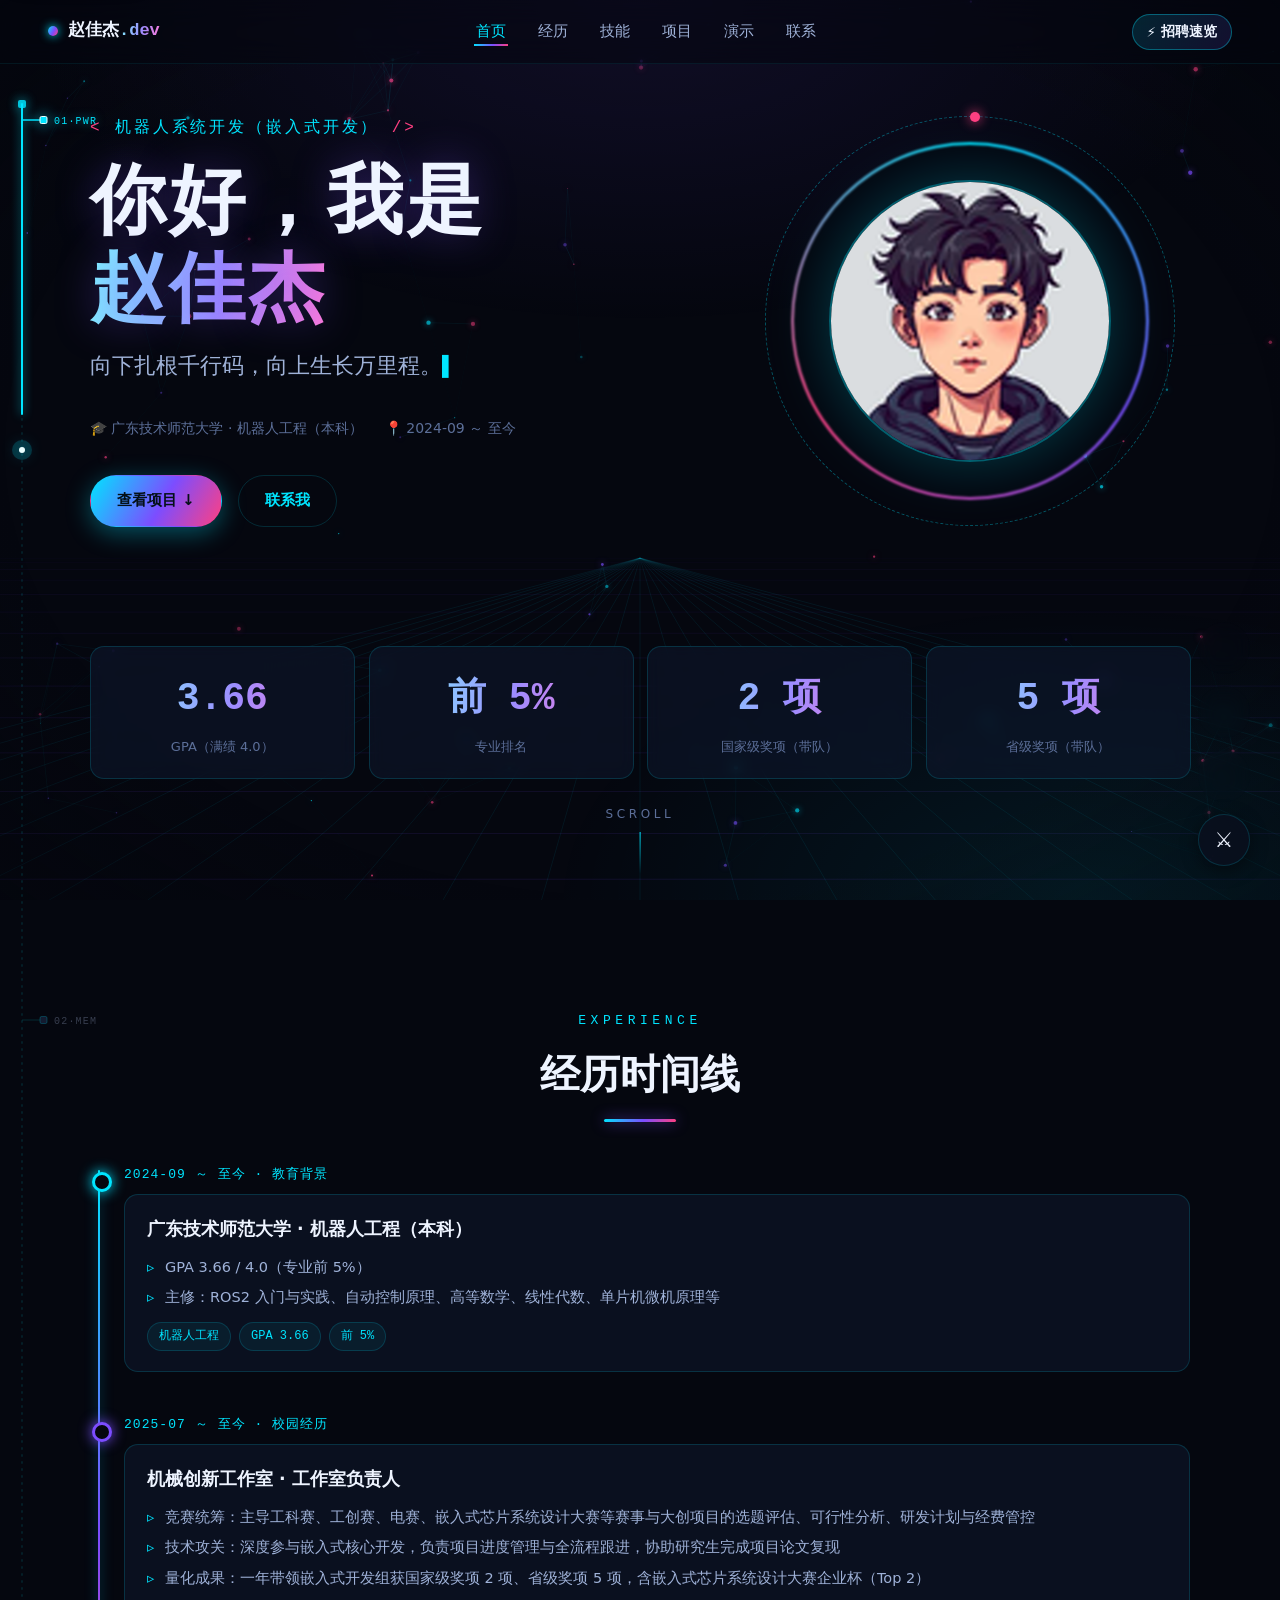
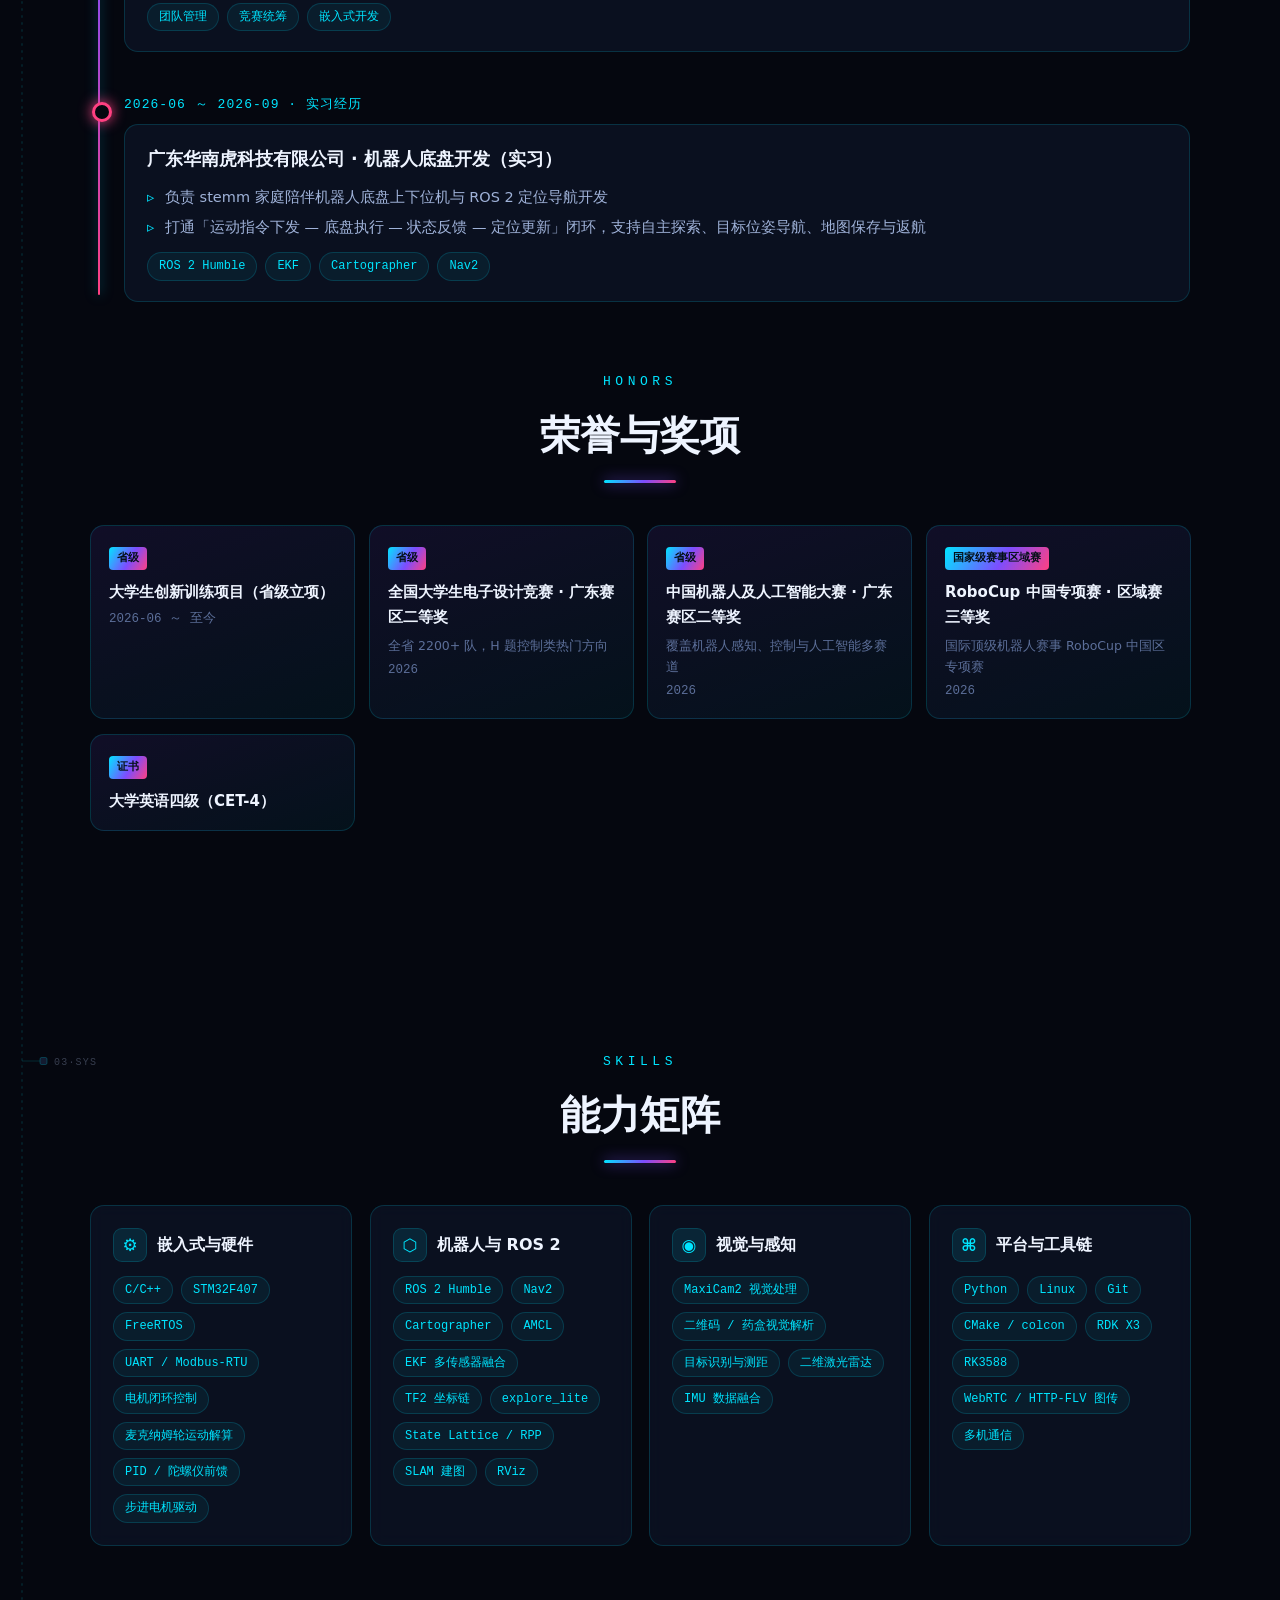
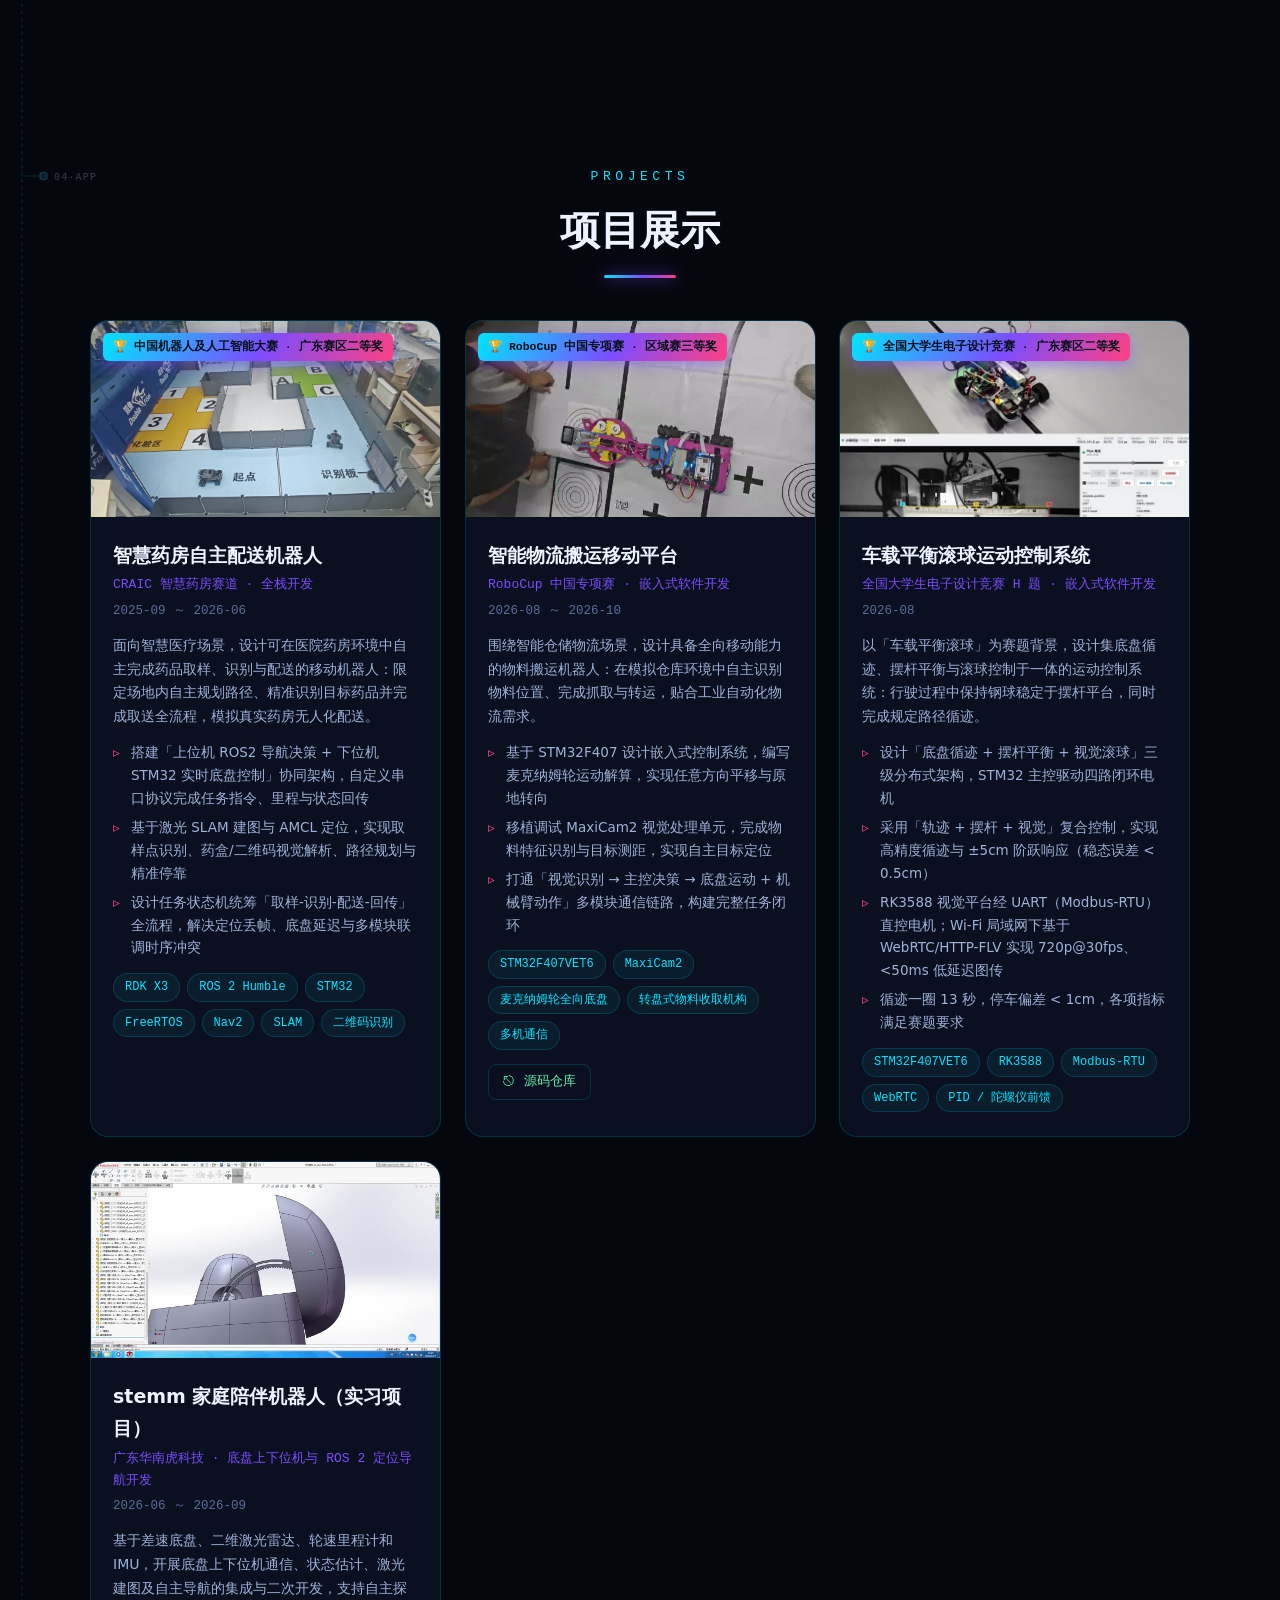
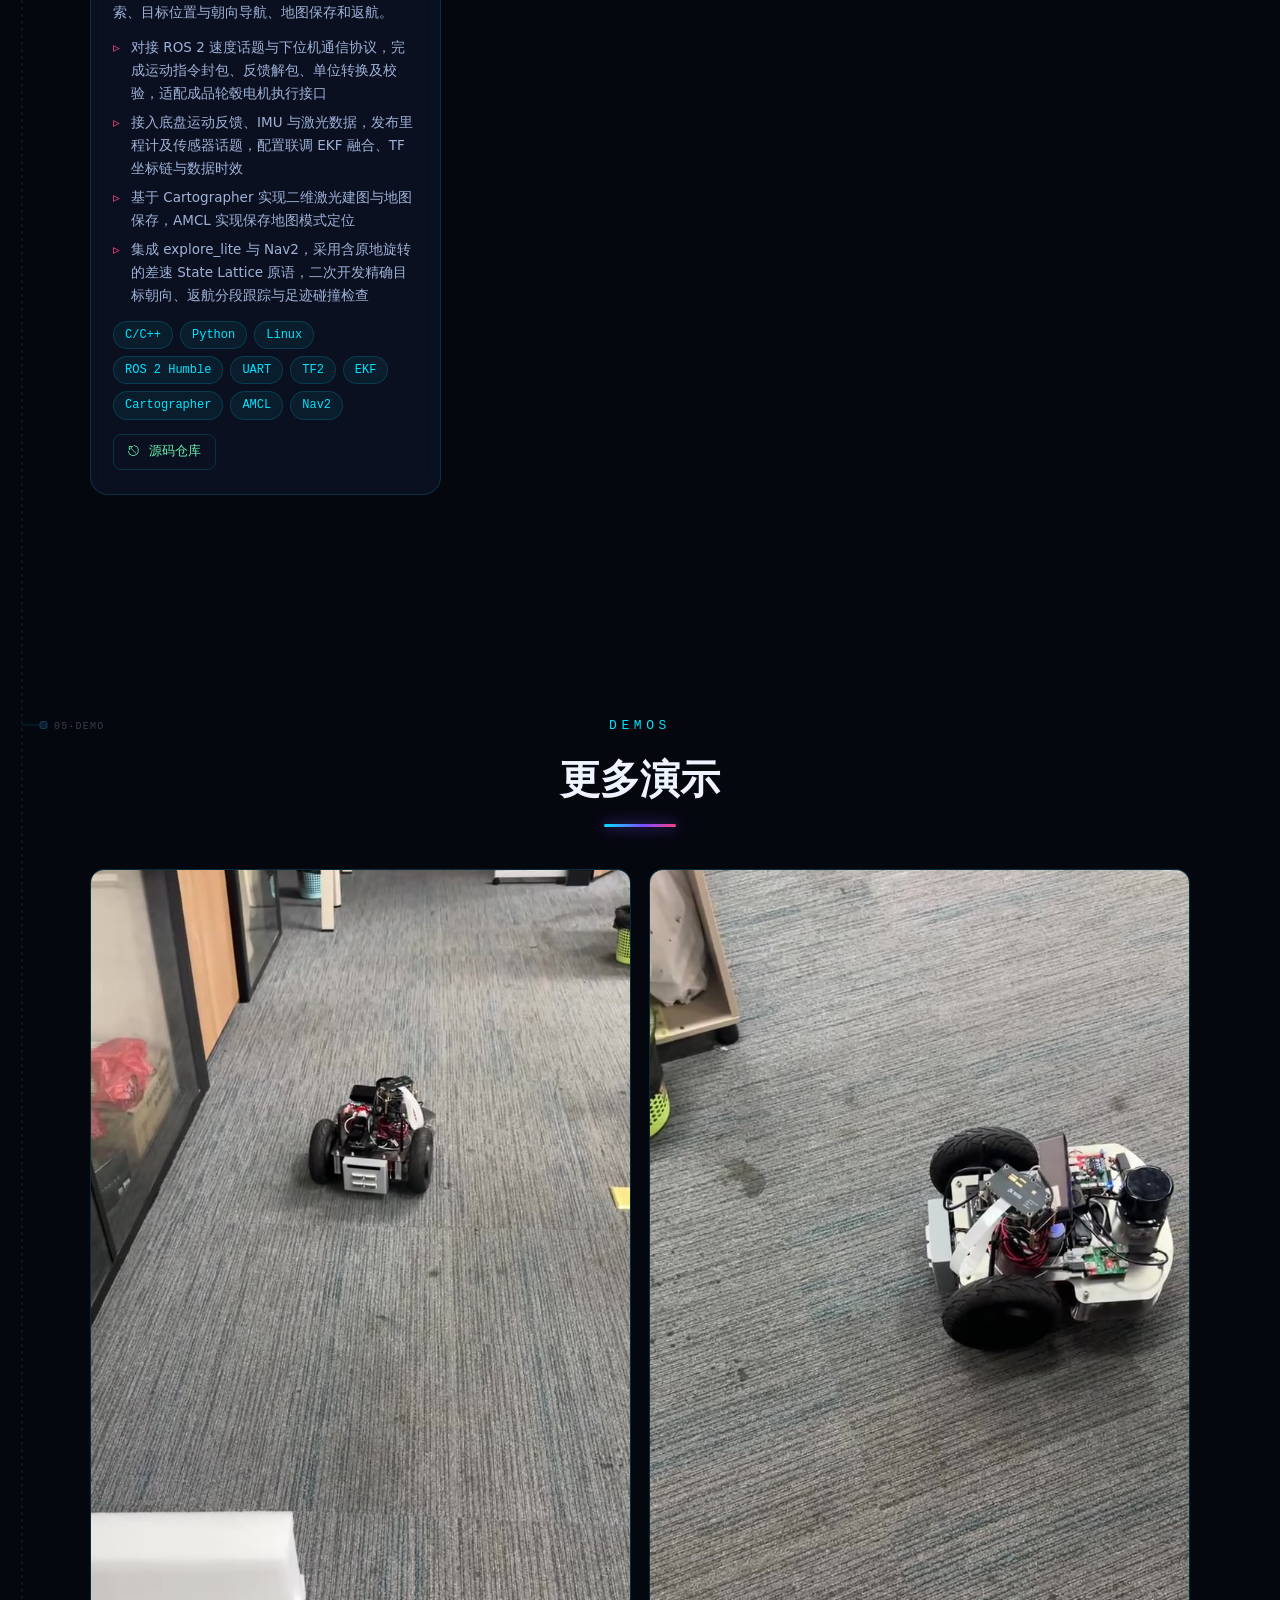
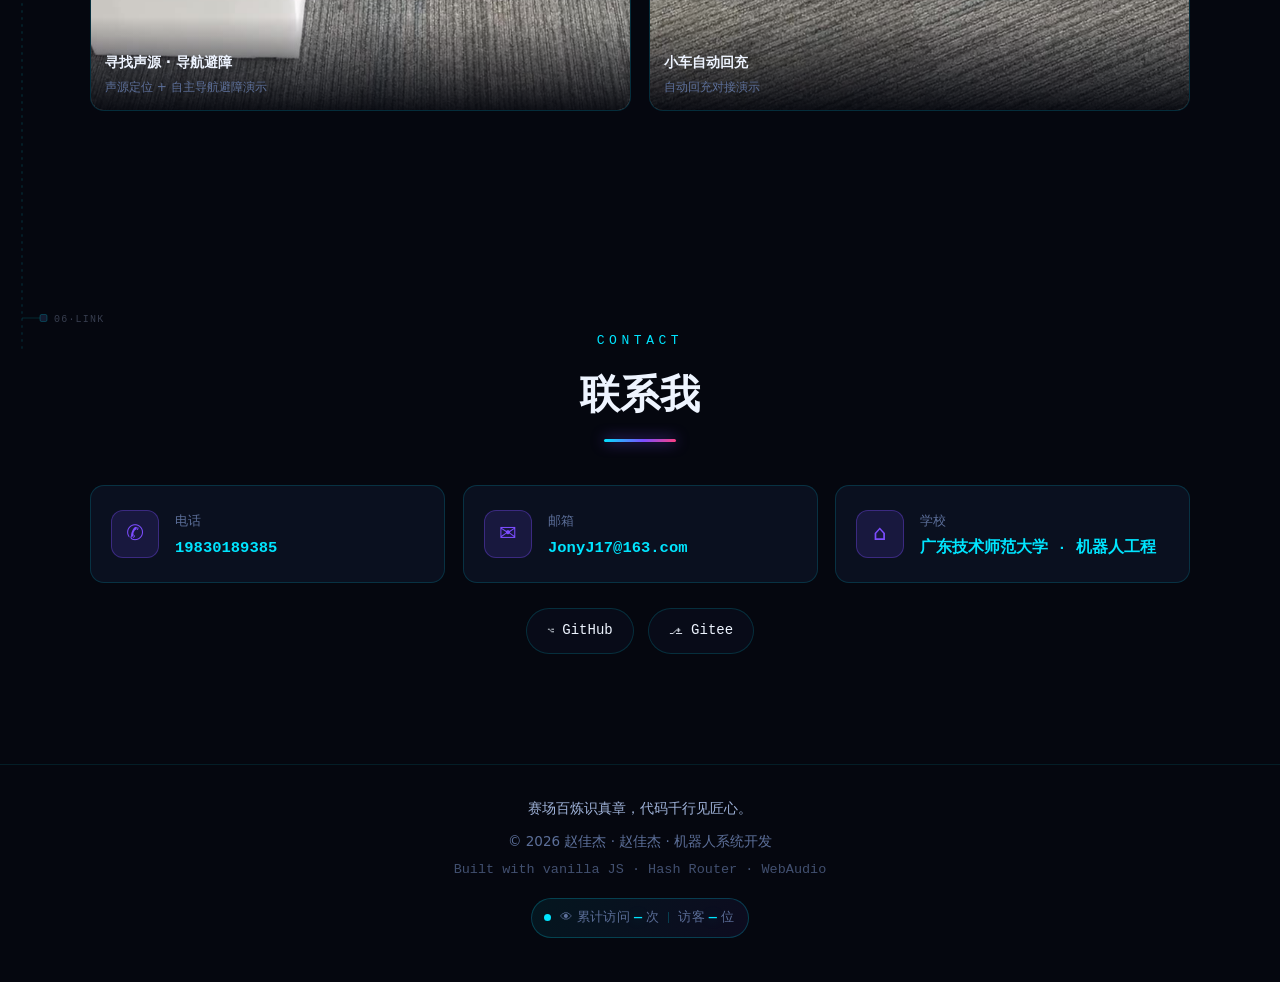
==== commit 445cb6d5: "feat: circuit-trace scroll narrative (plan 3) - vertical neon bus line behind content, grows with sc" ====
--- a/index.html
+++ b/index.html
@@ -43,11 +43,12 @@
   <!-- 内联 SVG favicon：霓虹六边形机器人徽标，避免 favicon.ico 404 -->
   <link rel="icon" href="data:image/svg+xml,%3Csvg xmlns='http://www.w3.org/2000/svg' viewBox='0 0 32 32'%3E%3Cdefs%3E%3ClinearGradient id='g' x1='0' y1='0' x2='1' y2='1'%3E%3Cstop offset='0' stop-color='%2300e5ff'/%3E%3Cstop offset='1' stop-color='%237c4dff'/%3E%3C/linearGradient%3E%3C/defs%3E%3Crect width='32' height='32' rx='7' fill='%2305070f'/%3E%3Cpath d='M16 5l9 5v10l-9 5-9-5V10z' fill='none' stroke='url(%23g)' stroke-width='2'/%3E%3Ccircle cx='16' cy='15' r='3.2' fill='url(%23g)'/%3E%3Cpath d='M16 18.5v4M12 23h8' stroke='url(%23g)' stroke-width='2' stroke-linecap='round'/%3E%3C/svg%3E" />
 
-  <!-- 样式：base(变量/重置/背景) → layout(区块布局) → components(组件样式) → recruiter(求职速览+打印) -->
+  <!-- 样式：base(变量/重置/背景) → layout(区块布局) → components(组件样式) → recruiter(求职速览+打印) → circuit(电路走线) -->
   <link rel="stylesheet" href="css/base.css" />
   <link rel="stylesheet" href="css/layout.css" />
   <link rel="stylesheet" href="css/components.css" />
   <link rel="stylesheet" href="css/recruiter.css" />
+  <link rel="stylesheet" href="css/circuit.css" />
 
   <!-- 二维码库（单文件 UMD，注册全局 qrcode；本地离线可用）
        defer：不阻塞首屏解析，main.js 是 module（天然 defer），执行顺序仍在它之前 -->
@@ -60,6 +61,9 @@
   <!-- 科技感背景层：粒子 + 透视网格（canvas 由 fx.js 驱动） -->
   <canvas id="fx-bg" aria-hidden="true"></canvas>
   <div class="bg-vignette" aria-hidden="true"></div>
+
+  <!-- 电路走线叙事层：随滚动通电的主干 + 各区块接线柱（core/circuit.js 驱动，仅桌面） -->
+  <div id="circuit-layer" class="circuit-layer" aria-hidden="true"></div>
 
   <!-- 顶部滚动进度条 -->
   <div id="scroll-progress" aria-hidden="true"></div>
--- a/css/circuit.css
+++ b/css/circuit.css
@@ -0,0 +1,104 @@
+/**
+ * circuit.css —— 电路走线滚动叙事层（js/core/circuit.js 渲染）
+ * 层级：背景(0) < vignette(1) < 走线层(1, DOM 靠后) < 内容区块(2)
+ * 仅桌面显示；求职模式 / 移动端隐藏。
+ */
+
+.circuit-layer {
+  position: absolute;
+  top: 0;
+  left: 0;
+  width: 100%;
+  height: 100%;
+  pointer-events: none;
+  z-index: 1;
+  overflow: hidden;
+}
+
+.circuit-svg {
+  display: block;
+  width: 100%;
+  height: 100%;
+}
+
+/* ---------- 主干 ---------- */
+.circuit-trunk-dark {
+  stroke: rgba(0, 229, 255, 0.10);
+  stroke-width: 2;
+  stroke-dasharray: 1 6;
+  stroke-linecap: round;
+}
+.circuit-trunk-lit {
+  stroke: var(--neon-cyan);
+  stroke-width: 2;
+  stroke-linecap: round;
+  filter: drop-shadow(0 0 5px rgba(0, 229, 255, 0.75));
+  transition: stroke-dashoffset 0.18s linear;
+}
+
+/* 起点端子 */
+.circuit-cap {
+  fill: var(--neon-cyan);
+  opacity: 0.85;
+  filter: drop-shadow(0 0 6px rgba(0, 229, 255, 0.8));
+}
+
+/* ---------- 火花（通电前端的光点） ---------- */
+.circuit-spark {
+  fill: #eaffff;
+  filter: drop-shadow(0 0 8px rgba(0, 229, 255, 1));
+  opacity: 0;
+  transition: opacity 0.3s, transform 0.18s linear;
+}
+.circuit-spark-glow {
+  fill: rgba(0, 229, 255, 0.18);
+  opacity: 0;
+  transition: opacity 0.3s, transform 0.18s linear;
+}
+
+/* ---------- 区块节点 ---------- */
+.circuit-node .circuit-branch {
+  stroke: rgba(0, 229, 255, 0.10);
+  stroke-width: 1.5;
+  transition: stroke 0.45s, filter 0.45s;
+}
+.circuit-node .circuit-pad {
+  fill: #131b30;
+  stroke: rgba(0, 229, 255, 0.22);
+  stroke-width: 1;
+  transition: fill 0.45s, stroke 0.45s, filter 0.45s;
+}
+.circuit-node .circuit-label {
+  font-family: var(--font-mono, monospace);
+  font-size: 10px;
+  letter-spacing: 0.12em;
+  fill: rgba(148, 163, 198, 0.35);
+  transition: fill 0.45s, filter 0.45s;
+}
+
+/* 点亮态：通电 */
+.circuit-node.lit .circuit-branch {
+  stroke: var(--neon-cyan);
+  filter: drop-shadow(0 0 4px rgba(0, 229, 255, 0.6));
+}
+.circuit-node.lit .circuit-pad {
+  fill: var(--neon-cyan);
+  stroke: #eaffff;
+  filter: drop-shadow(0 0 7px rgba(0, 229, 255, 0.9));
+}
+.circuit-node.lit .circuit-label {
+  fill: var(--neon-cyan);
+  filter: drop-shadow(0 0 5px rgba(0, 229, 255, 0.55));
+}
+
+/* ---------- 隐藏场景 ---------- */
+body.mode-recruiter .circuit-layer { display: none; }
+@media (max-width: 640px) { .circuit-layer { display: none; } }
+
+/* 减少动态效果：去掉过渡与火花，节点瞬时点亮 */
+.circuit-layer.no-motion .circuit-trunk-lit,
+.circuit-layer.no-motion .circuit-branch,
+.circuit-layer.no-motion .circuit-pad,
+.circuit-layer.no-motion .circuit-label { transition: none; }
+.circuit-layer.no-motion .circuit-spark,
+.circuit-layer.no-motion .circuit-spark-glow { display: none; }
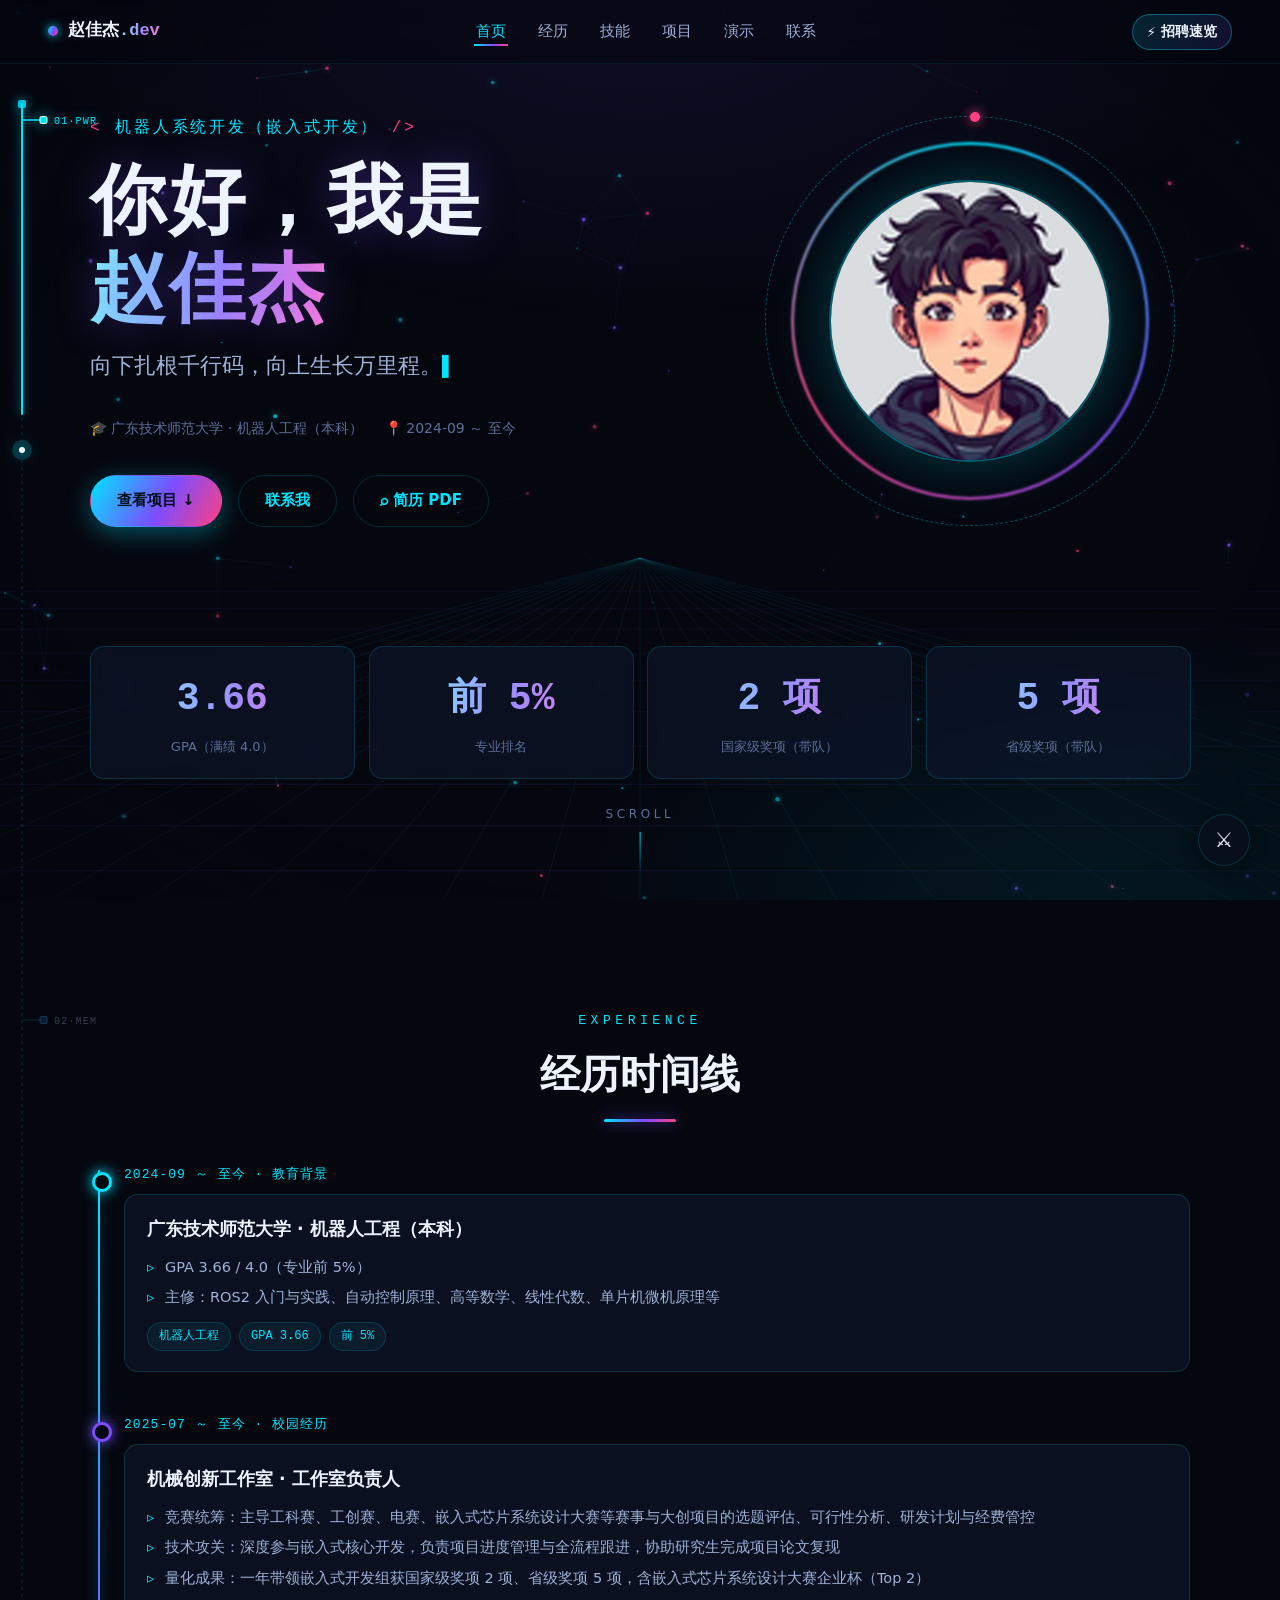
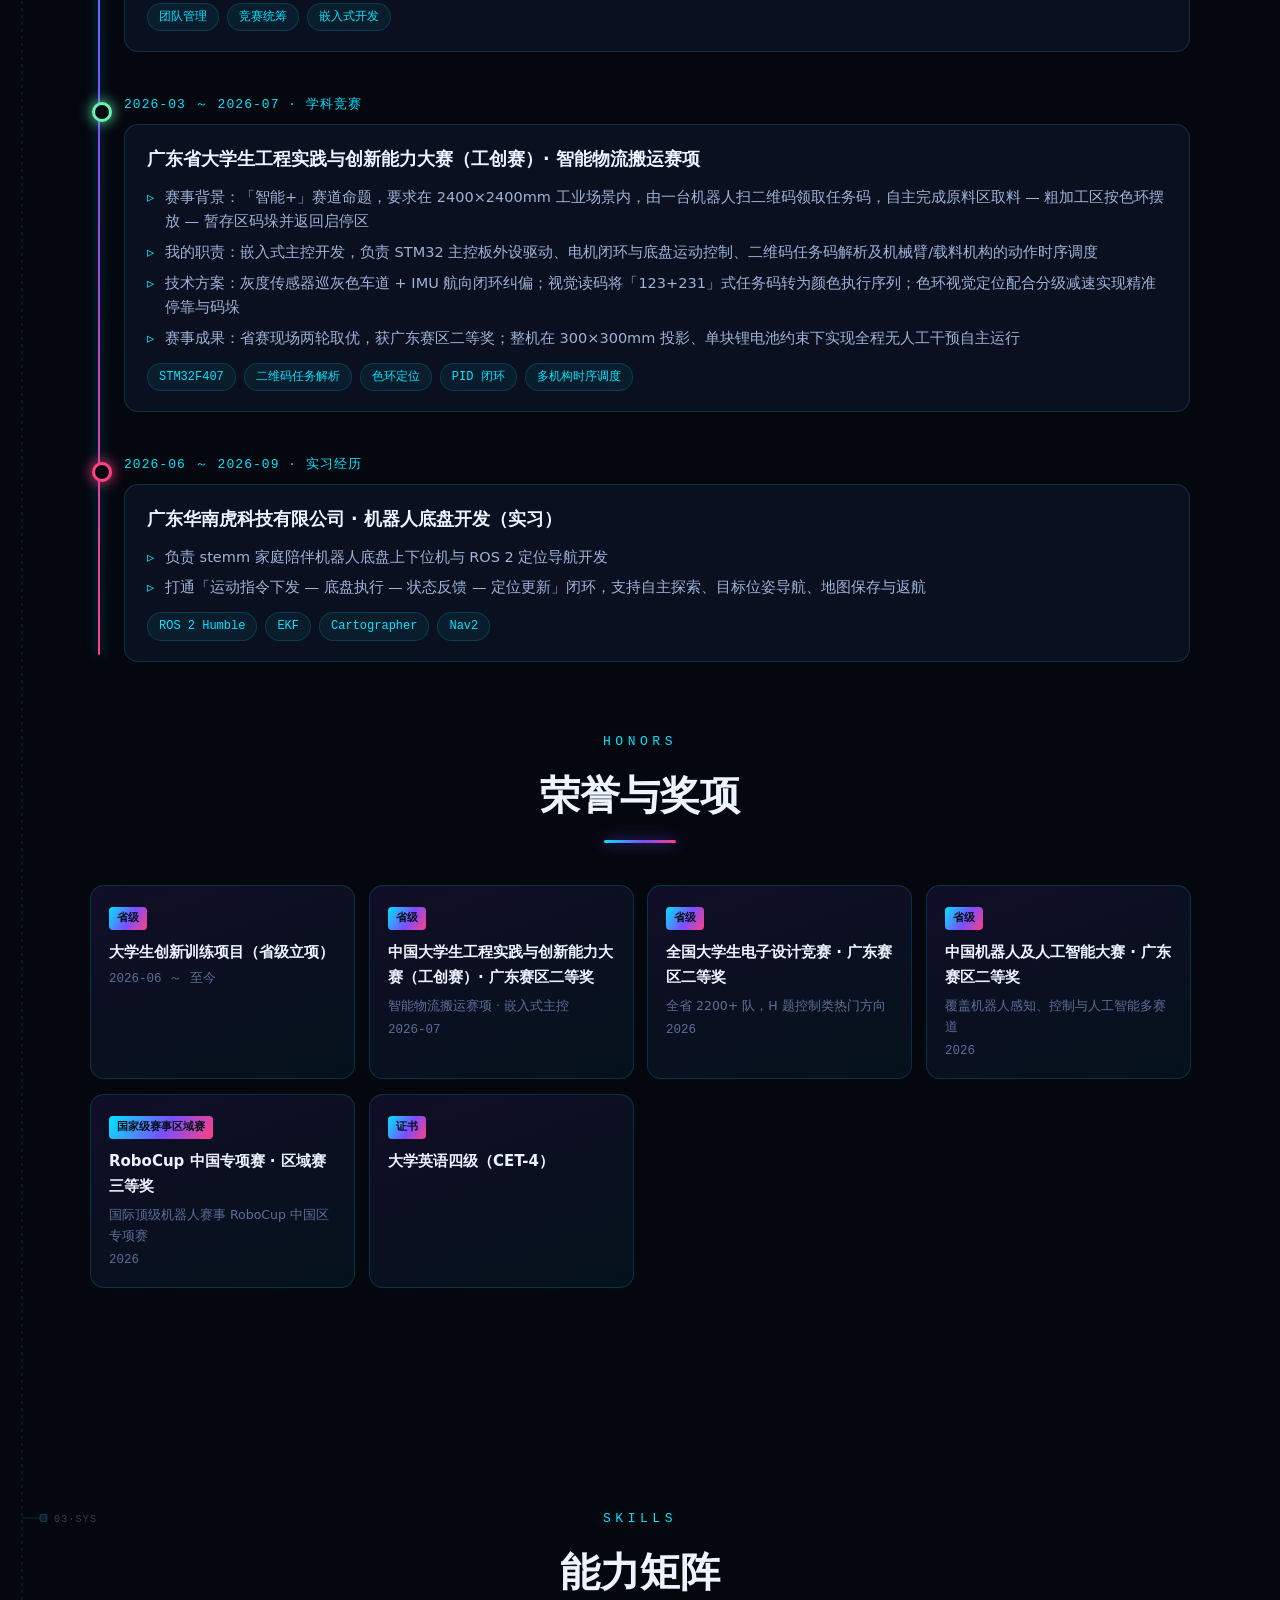
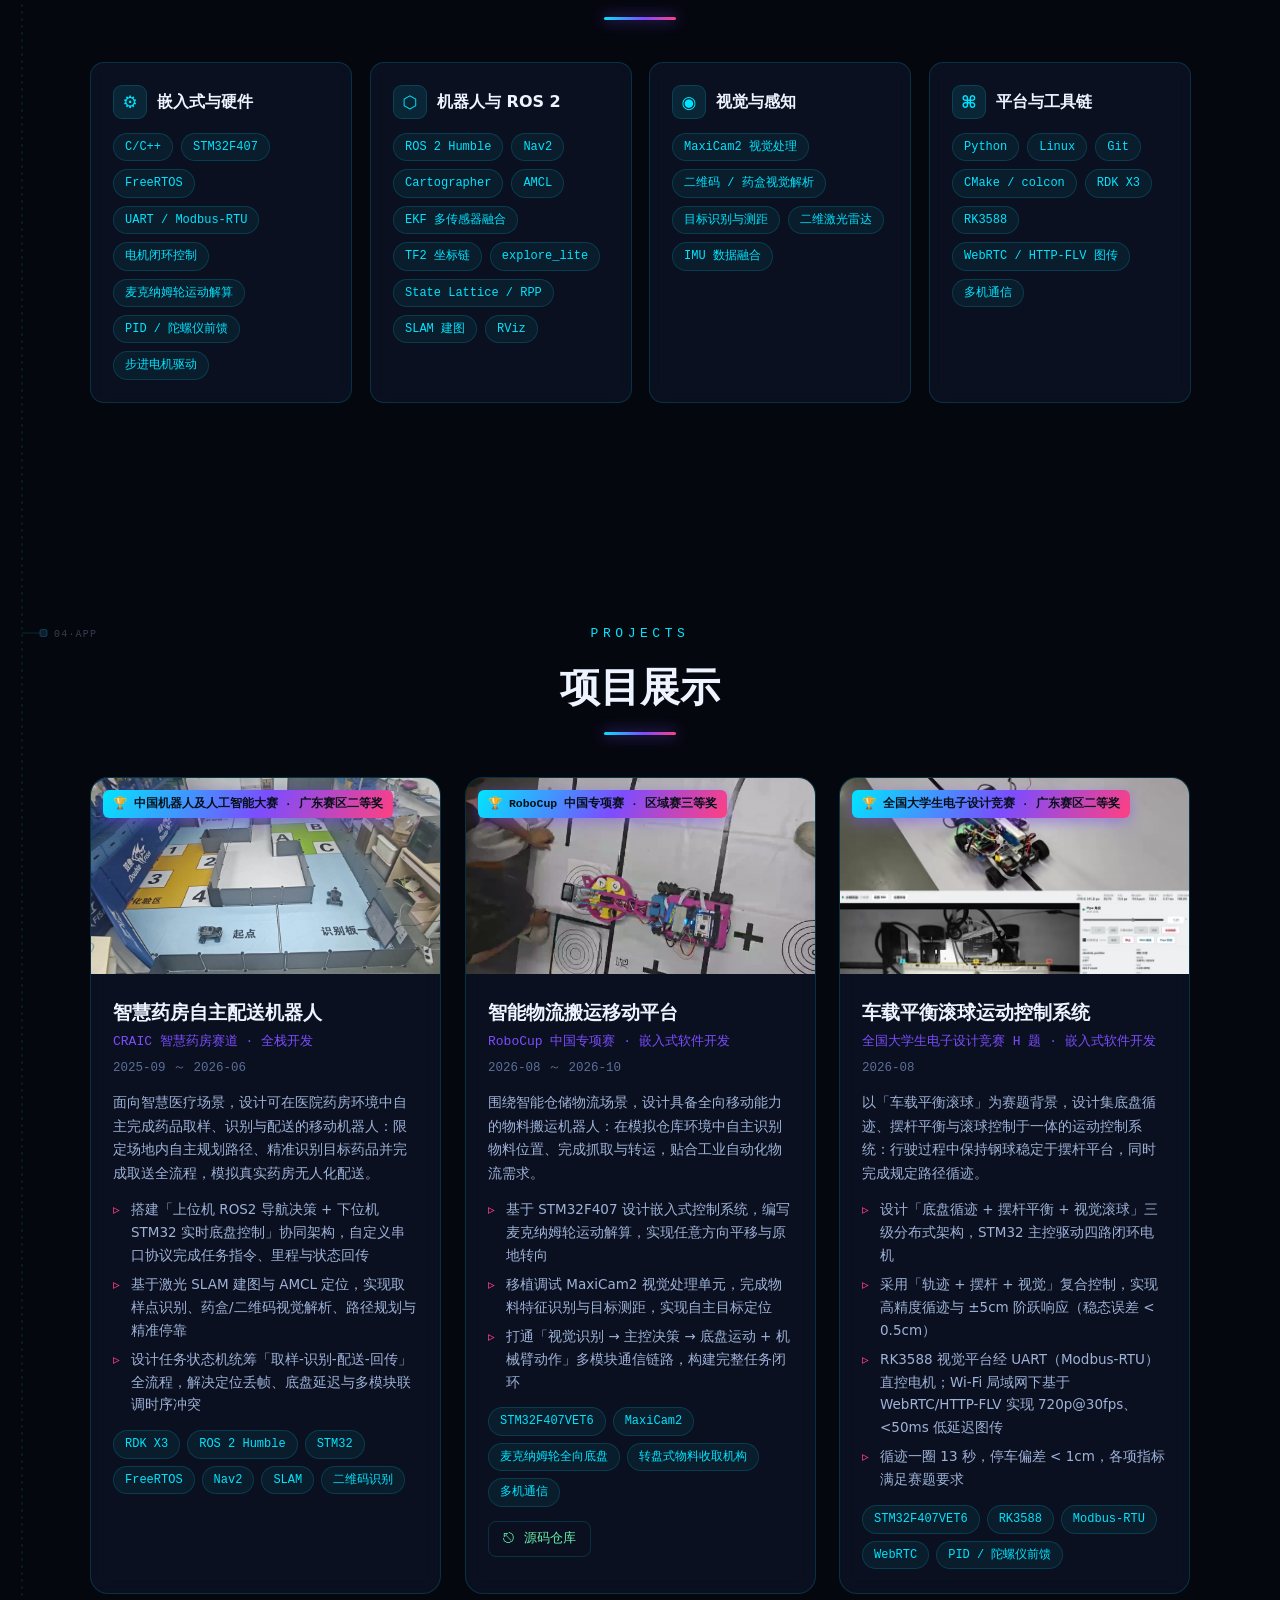
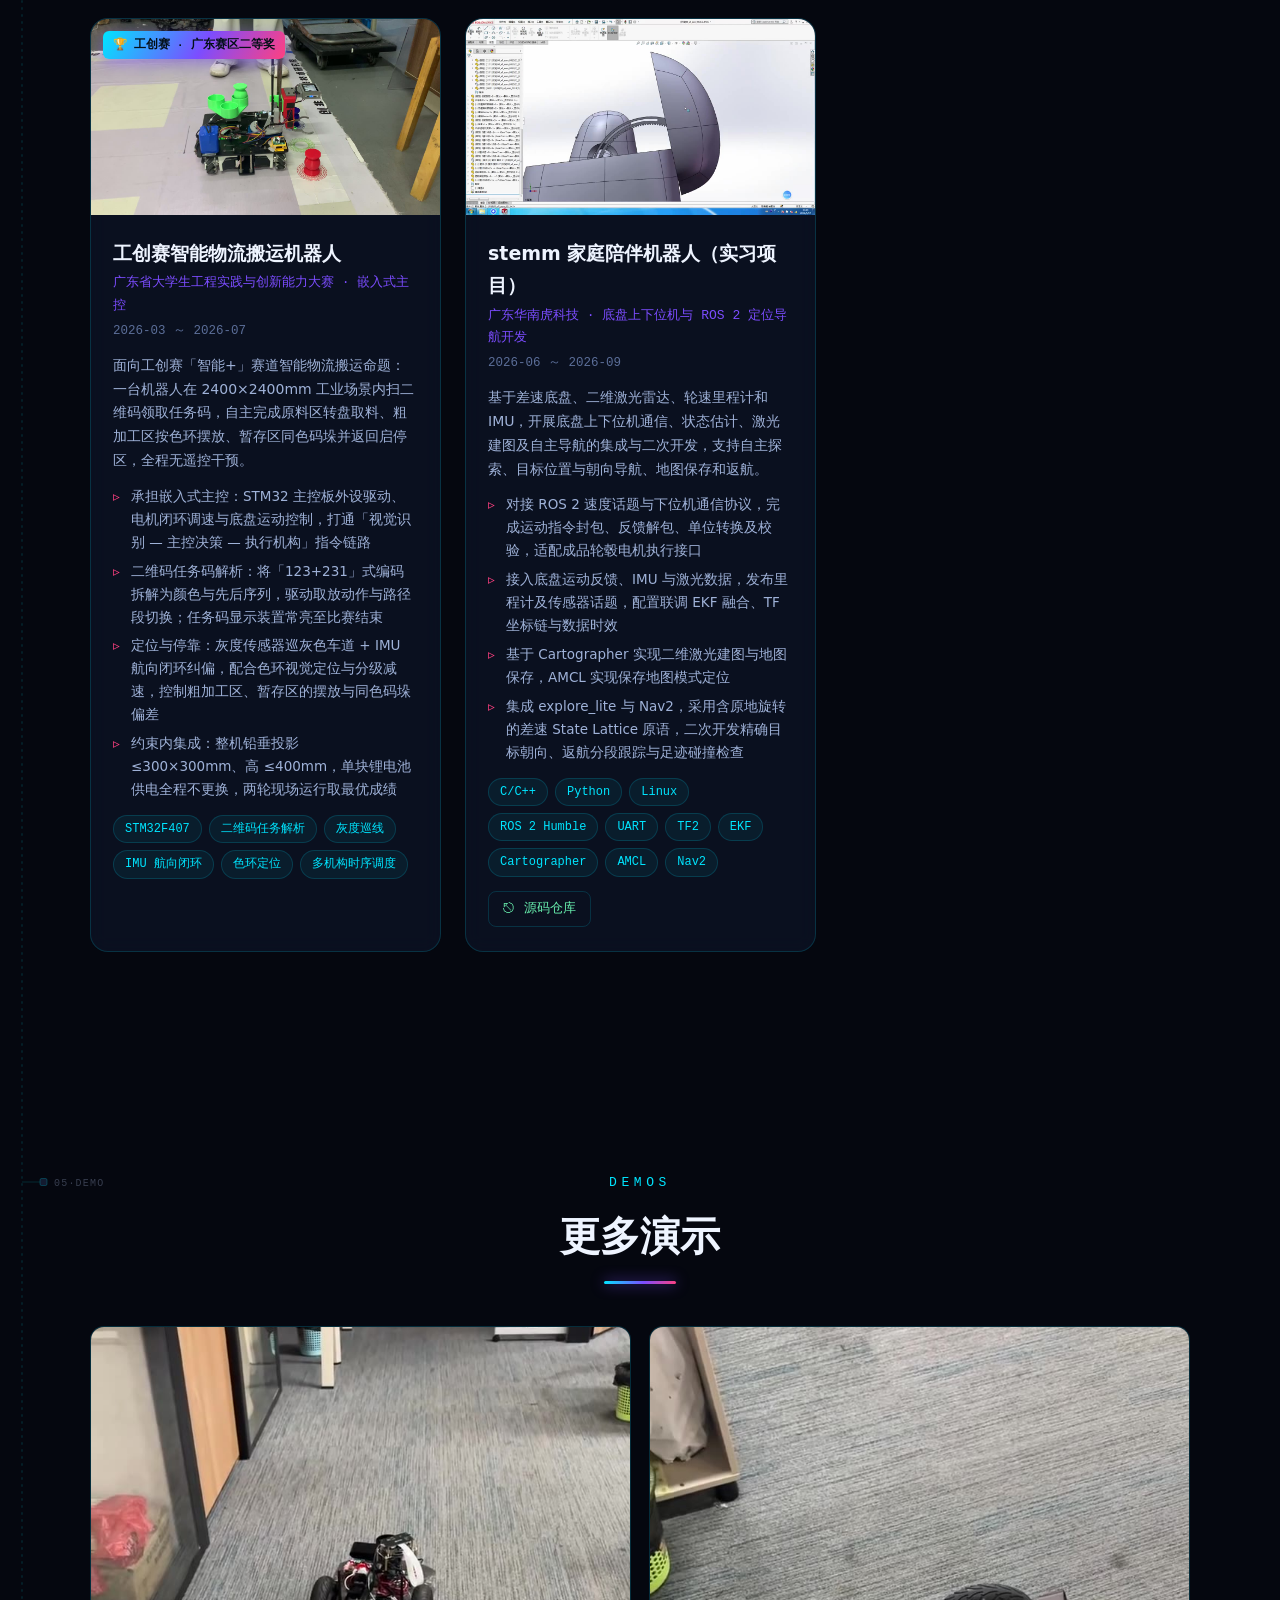
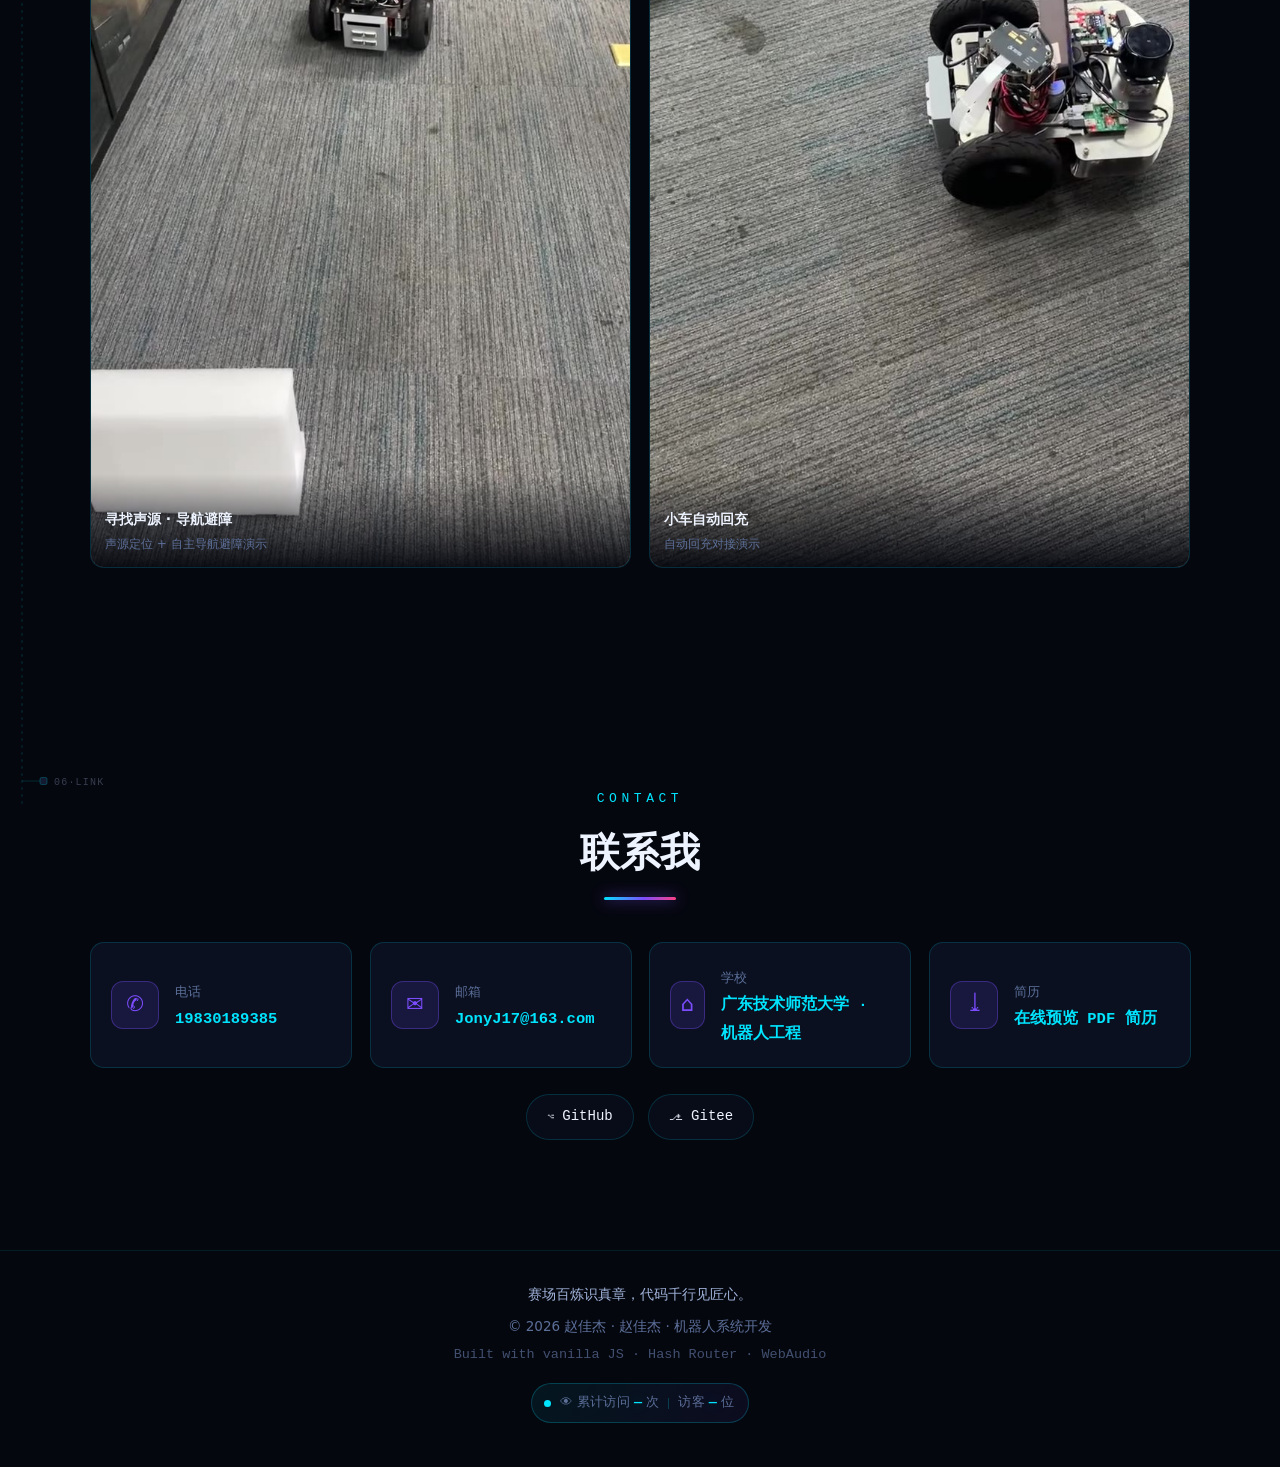
==== commit 5c84a5d7: "feat: 新增麦克纳姆轮解算沙盒（可玩底盘仿真） - js/playground/mecanum.js：逆解→限幅→正解全链路 + canvas 俯视仿真、四轮轮速条、速度矢量、轨迹、自动演示 - " ====
--- a/index.html
+++ b/index.html
@@ -49,6 +49,7 @@
   <link rel="stylesheet" href="css/components.css" />
   <link rel="stylesheet" href="css/recruiter.css" />
   <link rel="stylesheet" href="css/circuit.css" />
+  <link rel="stylesheet" href="css/playground.css" />
 
   <!-- 二维码库（单文件 UMD，注册全局 qrcode；本地离线可用）
        defer：不阻塞首屏解析，main.js 是 module（天然 defer），执行顺序仍在它之前 -->
@@ -78,6 +79,10 @@
     </button>
     <button id="share-btn" class="dock-btn" type="button" aria-label="分享二维码" title="分享 / 二维码">
       <span class="dock-icon">▦</span>
+    </button>
+    <!-- 入口：麦克纳姆轮解算沙盒（可玩） -->
+    <button id="lab-btn" class="dock-btn" type="button" aria-label="打开麦克纳姆轮解算沙盒" title="底盘解算沙盒 · 拖滑块看四轮轮速">
+      <span class="dock-icon">🤖</span>
     </button>
     <!-- 入口：成长轨迹贪吃蛇小游戏 -->
     <a class="dock-btn dock-link" href="snake.html" aria-label="玩成长轨迹贪吃蛇" title="成长轨迹 · 贪吃蛇">
@@ -132,6 +137,22 @@
     </div>
   </div>
 
+  <!-- 麦克纳姆轮解算沙盒（js/playground/mecanum.js 控制，内容由其生成） -->
+  <div id="lab-modal" class="modal" hidden>
+    <div class="modal-mask" data-close></div>
+    <div class="modal-panel lab-panel" role="dialog" aria-modal="true" aria-labelledby="lab-title">
+      <button class="modal-close" type="button" data-close aria-label="关闭">✕</button>
+      <header class="lab-head">
+        <h3 id="lab-title" class="lab-title">麦克纳姆轮解算沙盒<b>MECANUM KINEMATICS LAB</b></h3>
+        <p class="lab-sub">
+          给底盘一个速度指令（vx / vy / ωz），下面四个轮子的转速是实时解出来的 ——
+          这台车不用转头就能横着走，代价是四个轮子得各转各的。
+        </p>
+      </header>
+      <div id="lab-root"></div>
+    </div>
+  </div>
+
   <!-- 入口模块（ES Module，组件装配见 js/main.js） -->
   <script type="module" src="js/main.js"></script>
 </body>
--- a/css/components.css
+++ b/css/components.css
@@ -28,6 +28,8 @@
 .tl-item:hover::before { transform: scale(1.35); box-shadow: 0 0 22px var(--neon-cyan); }
 .tl-item.tl-work::before { border-color: var(--neon-pink); box-shadow: 0 0 14px var(--neon-pink); }
 .tl-item.tl-campus::before { border-color: var(--neon-purple); box-shadow: 0 0 14px var(--neon-purple); }
+.tl-item.tl-comp::before { border-color: var(--neon-green); box-shadow: 0 0 14px var(--neon-green); }
+.tl-item.tl-comp:hover::before { box-shadow: 0 0 22px var(--neon-green); }
 
 .tl-date {
   font-family: var(--font-mono);
--- a/css/playground.css
+++ b/css/playground.css
@@ -0,0 +1,373 @@
+/* ============================================================
+   playground.css —— 麦克纳姆轮解算沙盒（#lab-modal）
+   ------------------------------------------------------------
+   与站点共用 base.css 的变量；面板结构：canvas 主视区 + 右侧仪表。
+   ============================================================ */
+
+.lab-panel {
+  width: min(96vw, 1040px);
+  max-height: 92vh;
+  overflow-y: auto;
+  overscroll-behavior: contain;
+  padding: 20px 22px 18px;
+}
+
+.lab-head {
+  margin-bottom: 16px;
+  padding-right: 36px;
+}
+.lab-title {
+  font-size: 18px;
+  font-weight: 800;
+  letter-spacing: 0.01em;
+}
+.lab-title b {
+  margin-left: 8px;
+  font-family: var(--font-mono);
+  font-size: 11px;
+  font-weight: 500;
+  letter-spacing: 0.16em;
+  color: var(--neon-cyan);
+}
+.lab-sub {
+  margin-top: 6px;
+  font-size: 12.5px;
+  line-height: 1.65;
+  color: var(--text-1);
+}
+
+.lab-grid {
+  display: grid;
+  grid-template-columns: minmax(0, 1.5fr) minmax(0, 1fr);
+  gap: 16px;
+  align-items: start;
+}
+
+/* ---------------- 画布区 ---------------- */
+
+.lab-stage {
+  position: relative;
+  overflow: hidden;
+  border: 1px solid rgba(0, 229, 255, 0.18);
+  border-radius: 14px;
+  background: #05070f;
+  box-shadow: inset 0 0 70px rgba(0, 229, 255, 0.05);
+}
+#lab-canvas {
+  display: block;
+  width: 100%;
+  height: clamp(300px, 46vh, 440px);
+  touch-action: none;
+}
+
+.lab-badge,
+.lab-phase,
+.lab-legend {
+  position: absolute;
+  font-family: var(--font-mono);
+  font-size: 11px;
+  letter-spacing: 0.02em;
+  pointer-events: none;
+}
+.lab-badge {
+  top: 10px;
+  left: 10px;
+  padding: 4px 10px;
+  border-radius: 999px;
+  color: var(--neon-cyan);
+  background: rgba(0, 229, 255, 0.08);
+  border: 1px solid rgba(0, 229, 255, 0.26);
+  backdrop-filter: blur(6px);
+  transition: color 0.2s, border-color 0.2s, background 0.2s;
+}
+.lab-badge.slow {
+  color: #ffd28a;
+  background: rgba(255, 180, 80, 0.12);
+  border-color: rgba(255, 180, 80, 0.42);
+}
+.lab-badge.warn {
+  color: #ff9ab0;
+  background: rgba(255, 64, 129, 0.14);
+  border-color: rgba(255, 64, 129, 0.5);
+}
+
+.lab-legend {
+  top: 12px;
+  right: 12px;
+  display: flex;
+  gap: 12px;
+  color: var(--text-2);
+}
+.lab-legend i {
+  display: inline-block;
+  width: 14px;
+  height: 0;
+  margin-right: 5px;
+  vertical-align: middle;
+  border-top: 2px dashed var(--neon-cyan);
+}
+.lab-legend i.lg-act {
+  border-top-style: solid;
+  border-top-color: var(--neon-green);
+}
+
+.lab-phase {
+  left: 50%;
+  bottom: 10px;
+  transform: translateX(-50%);
+  max-width: calc(100% - 24px);
+  padding: 4px 12px;
+  border-radius: 999px;
+  color: var(--text-1);
+  background: rgba(6, 10, 22, 0.72);
+  border: 1px solid var(--line);
+  white-space: nowrap;
+  overflow: hidden;
+  text-overflow: ellipsis;
+  transition: color 0.2s, border-color 0.2s;
+}
+.lab-phase.on {
+  color: var(--neon-green);
+  border-color: rgba(105, 240, 174, 0.42);
+}
+
+/* ---------------- 右侧仪表 ---------------- */
+
+.lab-side {
+  display: flex;
+  flex-direction: column;
+  gap: 12px;
+}
+.lab-block {
+  padding: 12px 14px;
+  border: 1px solid var(--line);
+  border-radius: 12px;
+  background: rgba(10, 15, 30, 0.62);
+}
+.lab-h4 {
+  display: flex;
+  align-items: center;
+  justify-content: space-between;
+  gap: 8px;
+  margin-bottom: 10px;
+  font-size: 12.5px;
+  font-weight: 700;
+  letter-spacing: 0.06em;
+  color: var(--text-1);
+}
+.lab-kbd {
+  font-family: var(--font-mono);
+  font-size: 10px;
+  font-weight: 400;
+  letter-spacing: 0;
+  color: var(--text-2);
+}
+.lab-peak {
+  font-size: 10.5px;
+  font-weight: 400;
+  letter-spacing: 0;
+  color: var(--text-2);
+}
+
+/* 滑块行 */
+.lab-slider {
+  display: grid;
+  grid-template-columns: 58px minmax(0, 1fr) 62px;
+  gap: 10px;
+  align-items: center;
+  margin-bottom: 9px;
+}
+.lab-slider label {
+  font-size: 11.5px;
+  color: var(--text-1);
+}
+.lab-slider output {
+  font-size: 11.5px;
+  color: var(--neon-cyan);
+  text-align: right;
+}
+
+input[type="range"] {
+  -webkit-appearance: none;
+  appearance: none;
+  width: 100%;
+  height: 4px;
+  border-radius: 2px;
+  background: rgba(0, 229, 255, 0.16);
+  cursor: pointer;
+}
+input[type="range"]::-webkit-slider-thumb {
+  -webkit-appearance: none;
+  appearance: none;
+  width: 14px;
+  height: 14px;
+  border: none;
+  border-radius: 50%;
+  background: var(--neon-cyan);
+  box-shadow: 0 0 10px rgba(0, 229, 255, 0.75);
+}
+input[type="range"]::-moz-range-thumb {
+  width: 14px;
+  height: 14px;
+  border: none;
+  border-radius: 50%;
+  background: var(--neon-cyan);
+  box-shadow: 0 0 10px rgba(0, 229, 255, 0.75);
+}
+
+.lab-btnrow {
+  display: flex;
+  flex-wrap: wrap;
+  gap: 8px;
+  margin-top: 11px;
+}
+.lab-btn {
+  flex: 1 1 auto;
+  padding: 7px 10px;
+  border-radius: 9px;
+  border: 1px solid rgba(0, 229, 255, 0.22);
+  background: rgba(0, 229, 255, 0.06);
+  color: var(--text-0);
+  font-size: 12px;
+  transition: background 0.2s, border-color 0.2s, color 0.2s;
+}
+.lab-btn:hover {
+  background: rgba(0, 229, 255, 0.14);
+  border-color: rgba(0, 229, 255, 0.5);
+}
+.lab-btn.on {
+  color: #d8ffef;
+  background: rgba(105, 240, 174, 0.14);
+  border-color: rgba(105, 240, 174, 0.5);
+}
+
+/* 四轮轮速 */
+.lab-wheels { display: grid; gap: 7px; }
+.lab-wheel {
+  display: grid;
+  grid-template-columns: 30px minmax(0, 1fr) 52px;
+  gap: 9px;
+  align-items: center;
+}
+.lab-wl {
+  font-size: 11px;
+  color: var(--text-2);
+}
+.lab-bar {
+  position: relative;
+  height: 7px;
+  border-radius: 4px;
+  background: rgba(0, 229, 255, 0.09);
+  overflow: hidden;
+}
+.lab-bar::after {
+  content: "";
+  position: absolute;
+  top: 0;
+  bottom: 0;
+  left: 50%;
+  width: 1px;
+  background: rgba(0, 229, 255, 0.3);
+}
+.lab-bar i {
+  position: absolute;
+  top: 0;
+  bottom: 0;
+  left: 0;
+  width: 0;
+  border-radius: 4px;
+  transition: width 0.07s linear;
+}
+.lab-wv {
+  font-size: 11.5px;
+  color: var(--text-0);
+  text-align: right;
+}
+
+.lab-formula {
+  margin-top: 10px;
+  font-size: 10.5px;
+  line-height: 1.5;
+  color: var(--text-2);
+  word-break: break-word;
+}
+
+/* 实时状态 */
+.lab-stats {
+  display: grid;
+  grid-template-columns: repeat(2, minmax(0, 1fr));
+  gap: 6px 14px;
+}
+.lab-stat {
+  display: flex;
+  justify-content: space-between;
+  gap: 8px;
+  font-size: 11.5px;
+  color: var(--text-2);
+}
+.lab-stat b {
+  font-family: var(--font-mono);
+  font-weight: 500;
+  color: var(--text-0);
+}
+
+/* 参数折叠区 */
+.lab-more summary {
+  margin-bottom: 0;
+  cursor: pointer;
+  list-style: none;
+}
+.lab-more summary::-webkit-details-marker { display: none; }
+.lab-more summary::after {
+  content: "+";
+  font-family: var(--font-mono);
+  color: var(--neon-cyan);
+}
+.lab-more[open] summary { margin-bottom: 12px; }
+.lab-more[open] summary::after { content: "−"; }
+
+.lab-toggle {
+  display: flex;
+  gap: 6px;
+  margin: 12px 0 8px;
+}
+.lab-toggle button {
+  flex: 1;
+  padding: 7px;
+  border: 1px solid var(--line);
+  border-radius: 8px;
+  background: transparent;
+  color: var(--text-1);
+  font-size: 12px;
+  transition: color 0.2s, border-color 0.2s, background 0.2s;
+}
+.lab-toggle button.on {
+  color: var(--neon-cyan);
+  border-color: rgba(0, 229, 255, 0.55);
+  background: rgba(0, 229, 255, 0.1);
+}
+
+.lab-note {
+  font-size: 11px;
+  line-height: 1.65;
+  color: var(--text-2);
+}
+.lab-note b {
+  color: var(--text-1);
+  font-weight: 600;
+}
+
+/* ---------------- 响应式 ---------------- */
+
+@media (max-width: 860px) {
+  .lab-panel { padding: 16px 14px 14px; }
+  .lab-title { font-size: 16px; }
+  .lab-grid { grid-template-columns: minmax(0, 1fr); gap: 12px; }
+  #lab-canvas { height: clamp(230px, 34vh, 300px); }
+  .lab-legend { display: none; }
+  .lab-stats { gap: 4px 10px; }
+}
+
+@media (prefers-reduced-motion: reduce) {
+  .lab-bar i { transition: none; }
+}
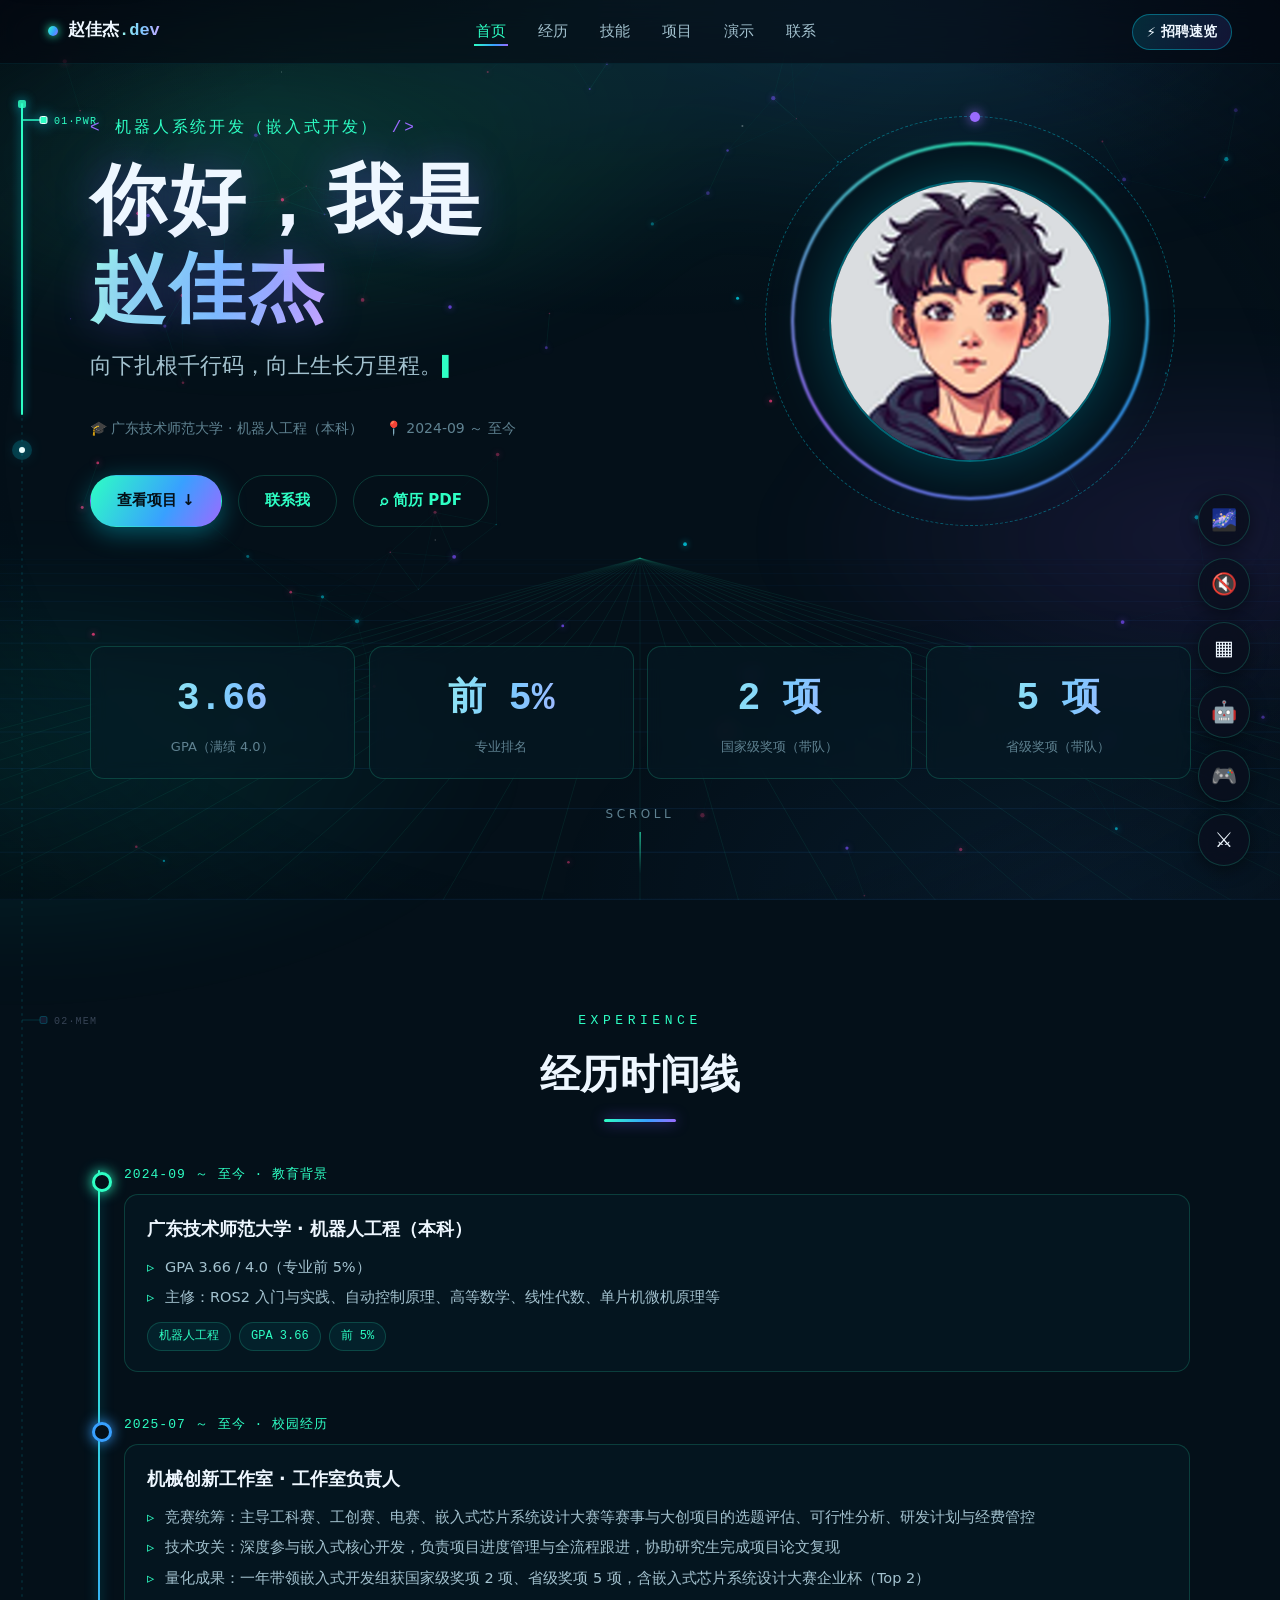
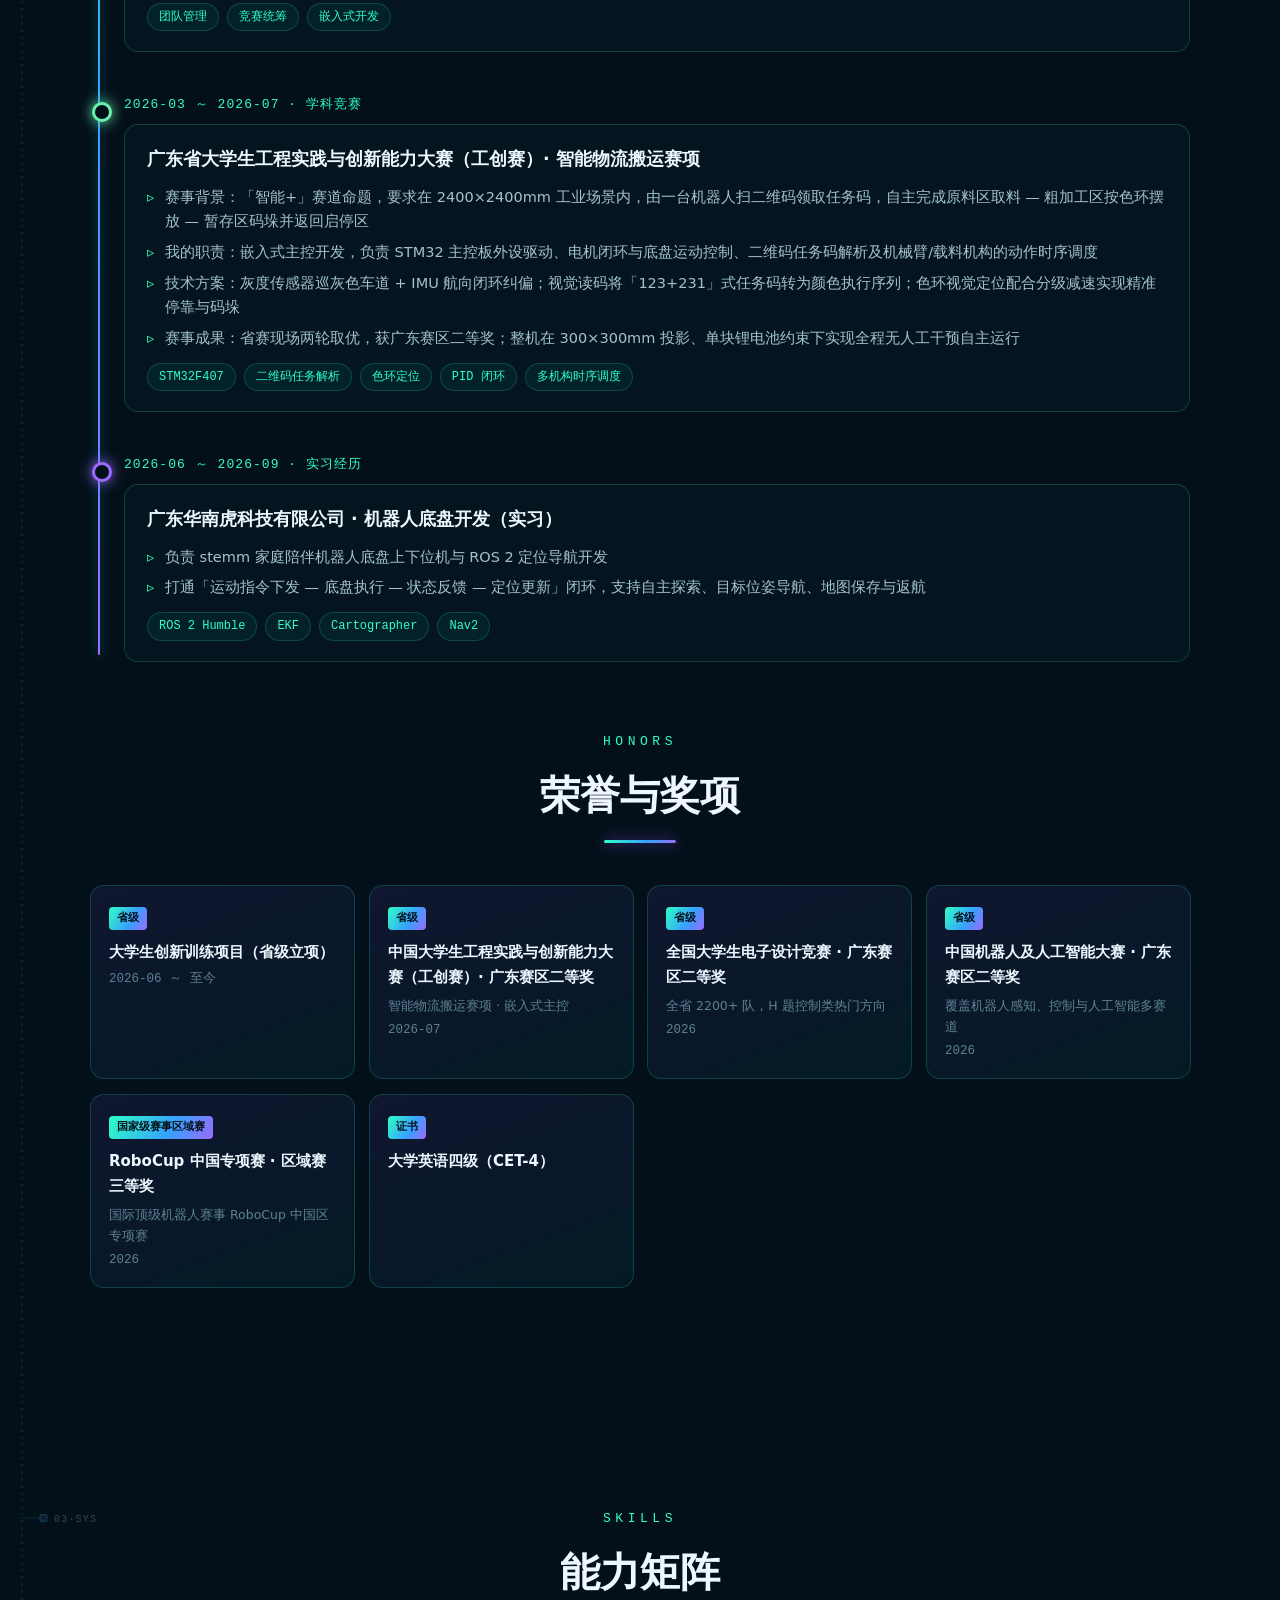
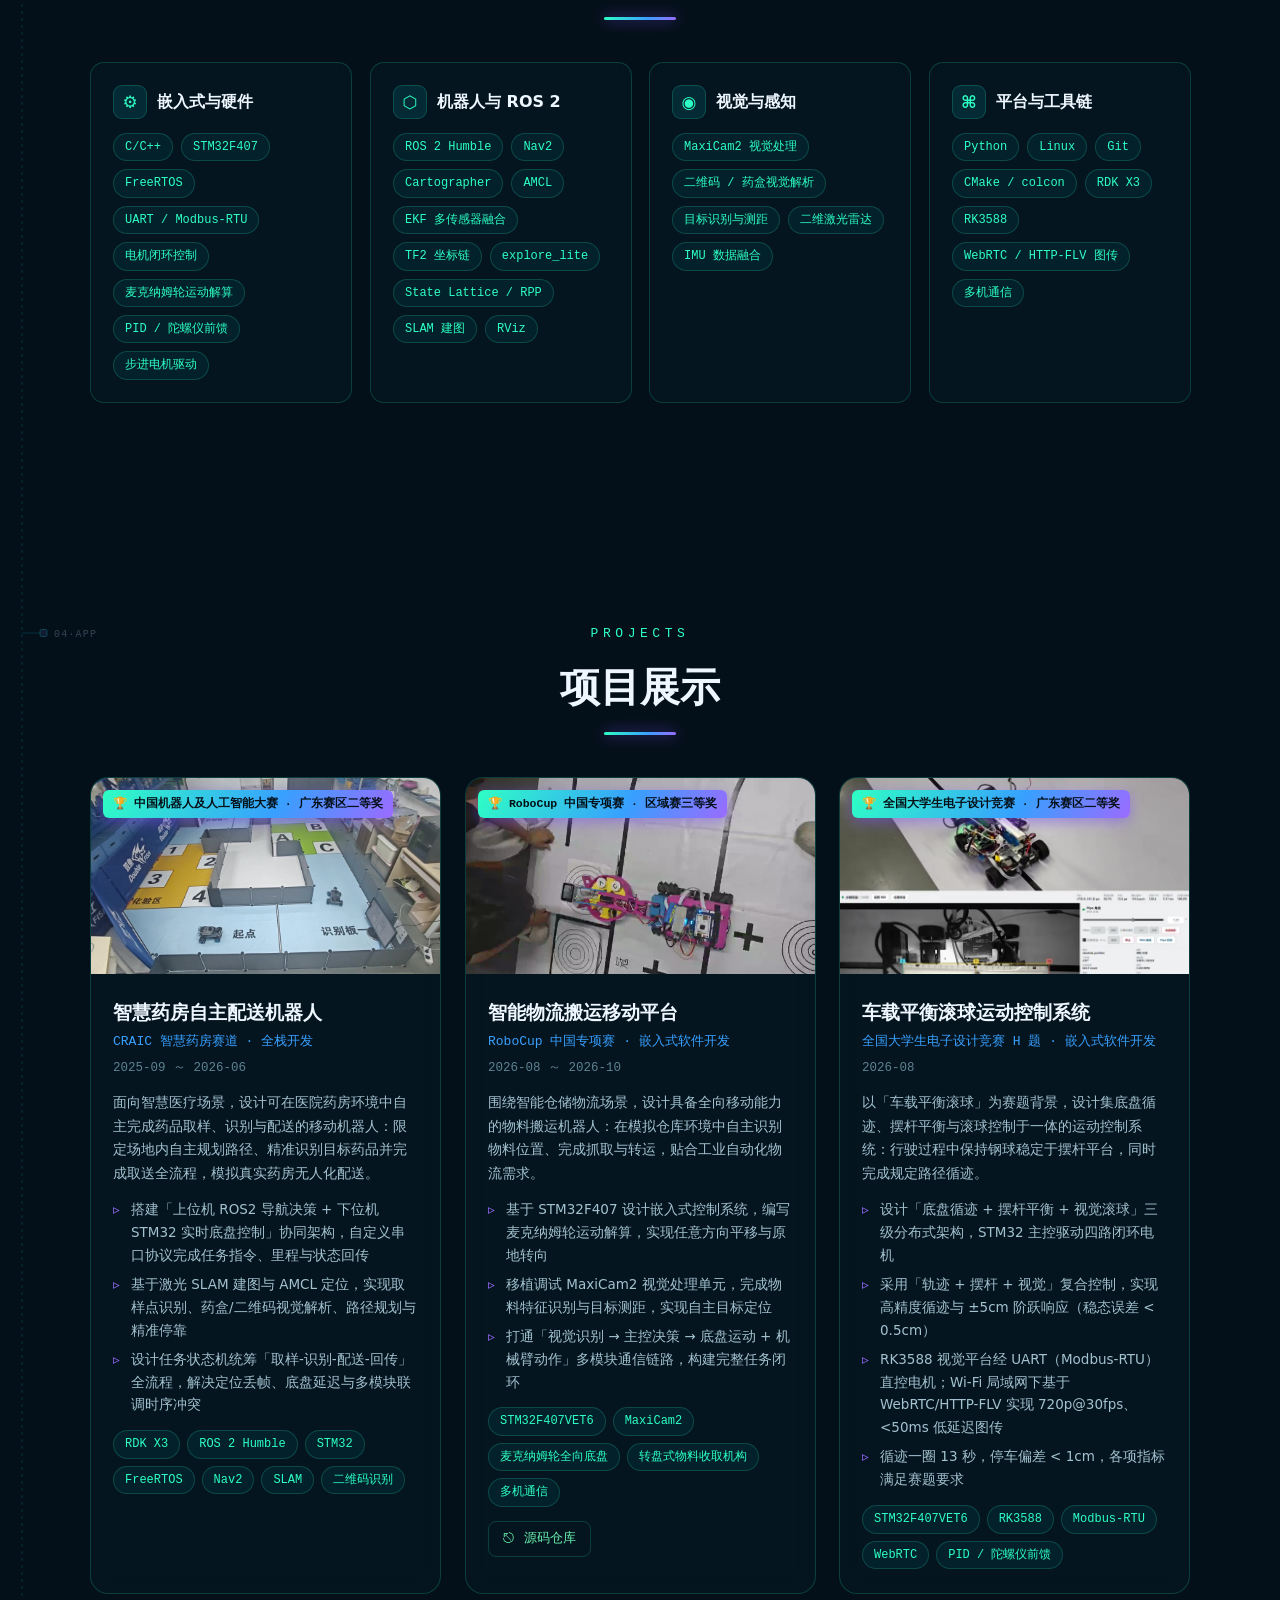
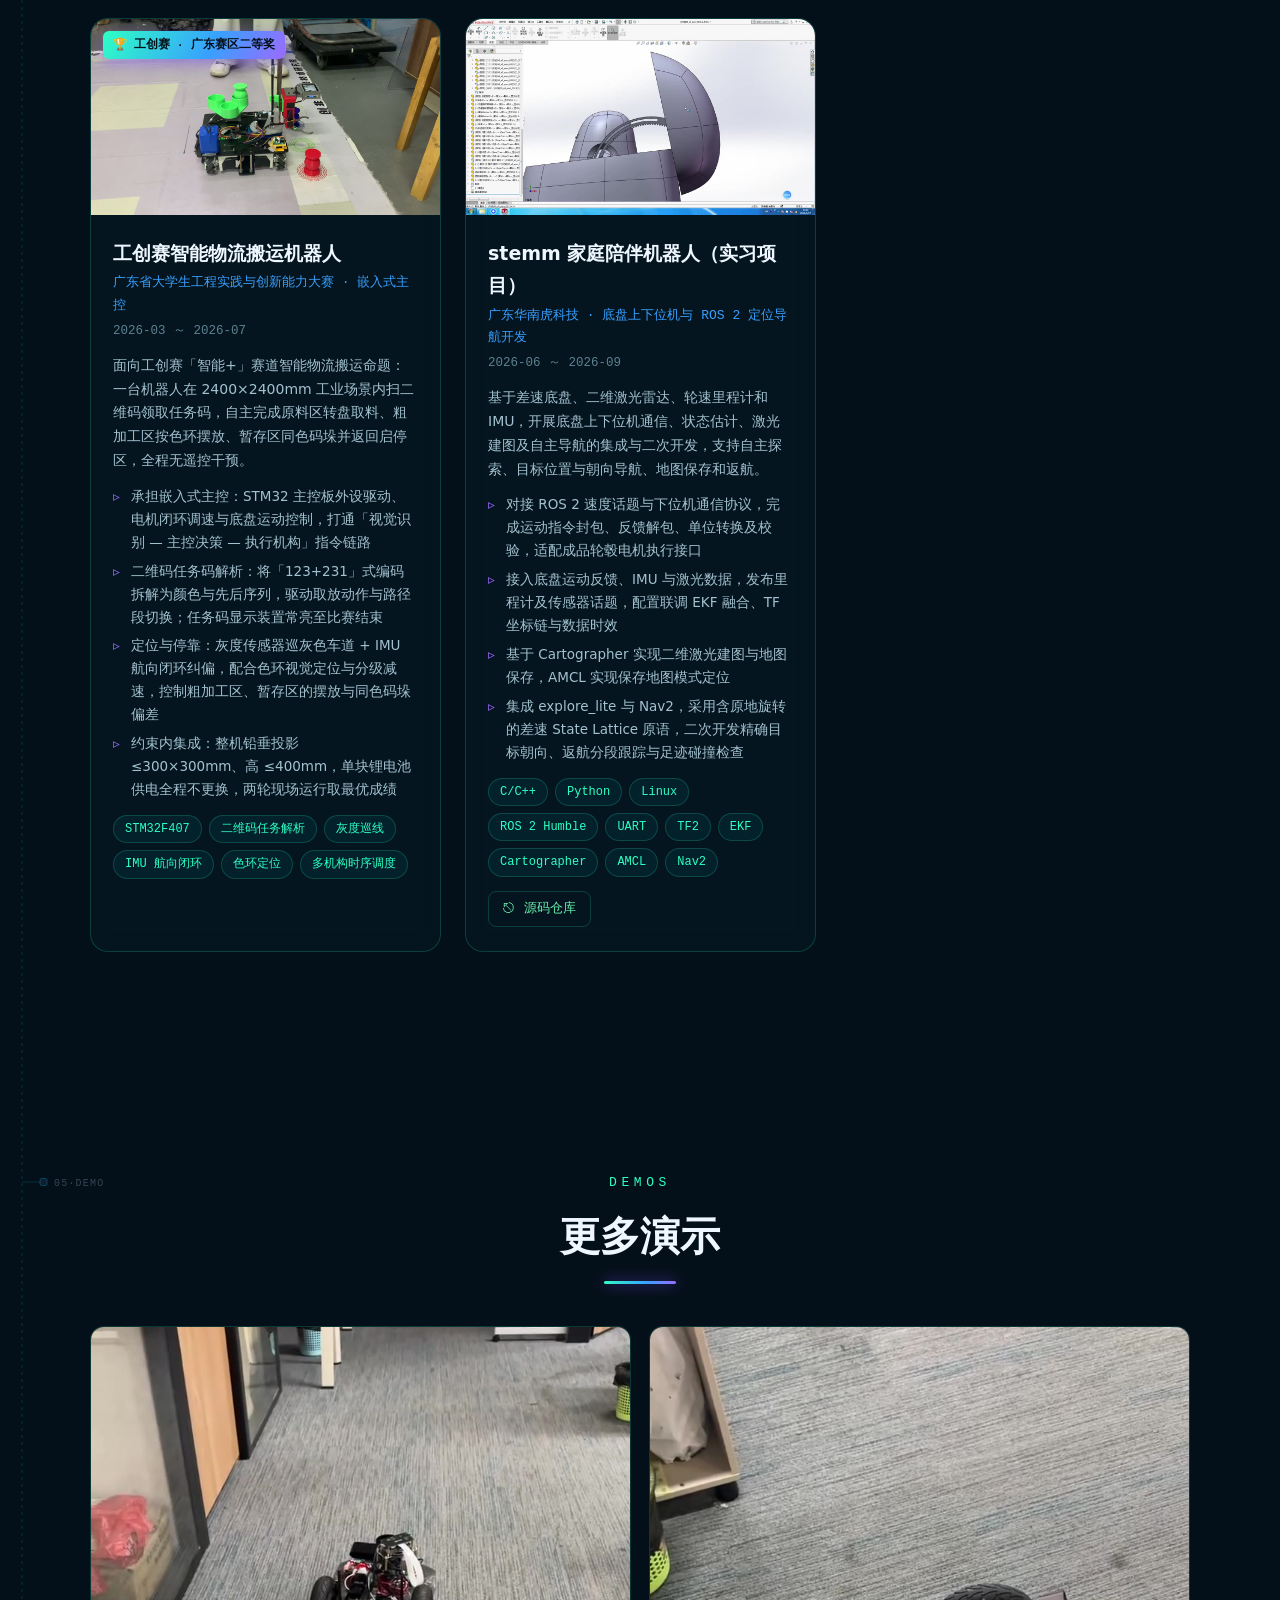
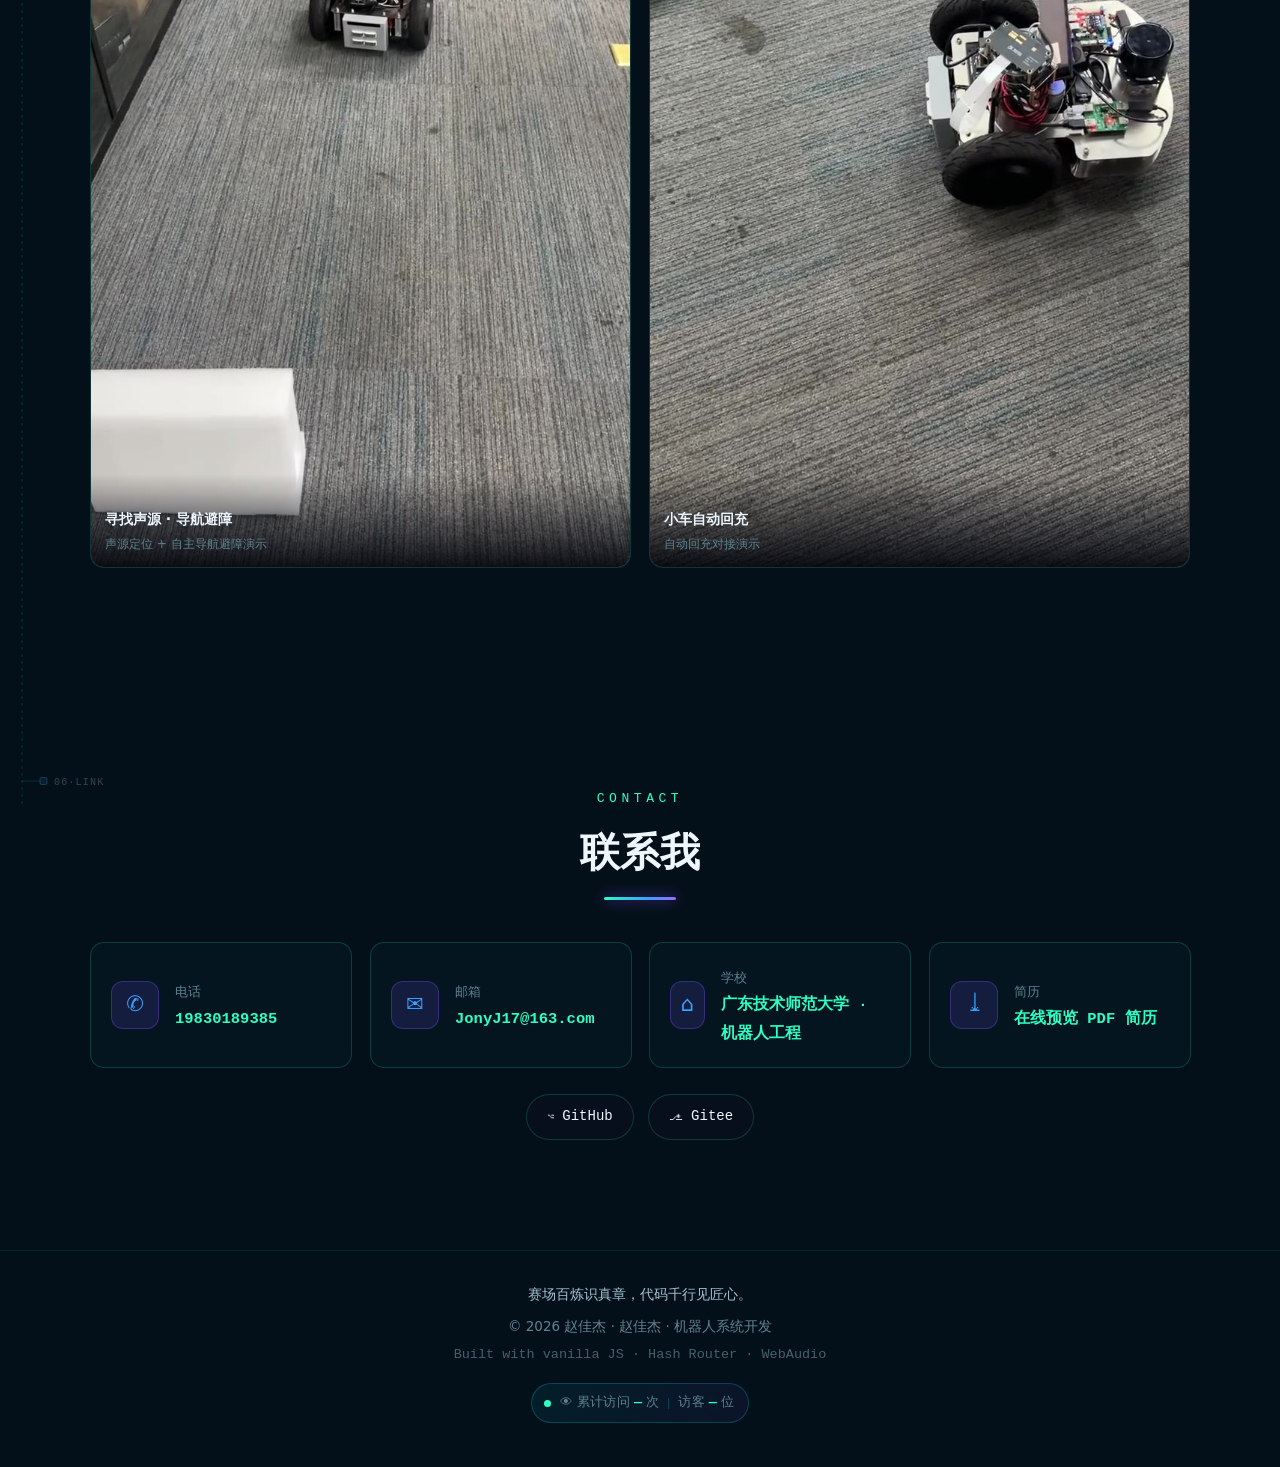
==== commit 3a6a20db: "feat: 背景主题系统 —— 5 套主题 + 一键循环切换 - css/themes.css：aurora/neon/blueprint/paper/terminal 五套变量覆盖 + @prope" ====
--- a/index.html
+++ b/index.html
@@ -5,7 +5,19 @@
   <meta name="viewport" content="width=device-width, initial-scale=1.0" />
   <meta name="description" content="赵佳杰 · 机器人系统开发（嵌入式开发）个人空间 —— ROS2 / STM32 / 运动控制 / 自主导航" />
   <title>赵佳杰 · 机器人系统开发</title>
-  <meta name="theme-color" content="#05070f" />
+  <meta name="theme-color" content="#041019" />
+
+  <!-- 主题引导：CSS 解析前设置 data-theme，避免首帧闪错主题（默认极光夜幕） -->
+  <script>
+    (function () {
+      var t = 'aurora';
+      try { t = localStorage.getItem('site-theme') || 'aurora'; } catch (e) {}
+      // 支持链接指定主题（临时生效，不覆盖本地偏好）：index.html?theme=paper
+      var q = new URLSearchParams(location.search).get('theme');
+      if (q) t = q;
+      document.documentElement.dataset.theme = t;
+    })();
+  </script>
 
   <!-- 分享卡：二维码 / 微信 / QQ 转发时的缩略图与标题（分享卡图由本页首屏生成，1200×630） -->
   <meta property="og:type" content="profile" />
@@ -50,6 +62,7 @@
   <link rel="stylesheet" href="css/recruiter.css" />
   <link rel="stylesheet" href="css/circuit.css" />
   <link rel="stylesheet" href="css/playground.css" />
+  <link rel="stylesheet" href="css/themes.css" />
 
   <!-- 二维码库（单文件 UMD，注册全局 qrcode；本地离线可用）
        defer：不阻塞首屏解析，main.js 是 module（天然 defer），执行顺序仍在它之前 -->
@@ -59,7 +72,8 @@
   <!-- 键盘用户跳过导航直达内容（Tab 第一个焦点） -->
   <a class="skip-link" href="#home">跳到主要内容</a>
 
-  <!-- 科技感背景层：粒子 + 透视网格（canvas 由 fx.js 驱动） -->
+  <!-- 背景层：主题装饰（柔光/图案，css/themes.css 驱动） + 粒子透视网格（core/fx.js 驱动） + 暗角 -->
+  <div id="theme-bg" aria-hidden="true"></div>
   <canvas id="fx-bg" aria-hidden="true"></canvas>
   <div class="bg-vignette" aria-hidden="true"></div>
 
@@ -72,8 +86,13 @@
   <!-- 导航（由 components/nav.js 填充） -->
   <header id="nav" class="nav"></header>
 
-  <!-- 悬浮控件：静音开关 + 分享二维码（fixed 悬浮，显眼位置） -->
+  <!-- 悬浮控件：主题切换 + 静音开关 + 分享二维码（fixed 悬浮，显眼位置） -->
   <div class="float-dock">
+    <!-- 背景主题切换：点击在 5 套主题间循环（core/themes.js） -->
+    <button id="theme-btn" class="dock-btn" type="button" aria-label="切换背景主题">
+      <span class="dock-icon" id="theme-icon">🌌</span>
+    </button>
+    <div id="theme-toast" class="theme-toast" aria-live="polite"></div>
     <button id="sound-toggle" class="dock-btn" type="button" aria-label="音效开关" title="音效开关">
       <span class="dock-icon" id="sound-icon">🔇</span>
     </button>
--- a/css/themes.css
+++ b/css/themes.css
@@ -0,0 +1,323 @@
+/* ============================================================
+   themes.css —— 背景主题系统
+   ------------------------------------------------------------
+   主题通过 <html data-theme="..."> 切换，由 js/core/themes.js 控制：
+     aurora    极光夜幕（默认）
+     neon      深空霓虹（原版基准）
+     blueprint 工程蓝图
+     paper     墨纸留白（唯一亮色系）
+     terminal  终端磷光
+
+   平滑过渡：颜色变量经 @property 注册，切换时在 :root 上插值，
+   渐变、文字、描边全部跟随渐变；图案层（网格/扫描线）用独立
+   keyframes 做淡入，避免生硬切换。
+   ============================================================ */
+
+/* ---------- 注册可过渡的颜色变量 ---------- */
+@property --bg-0        { syntax: "<color>"; inherits: true; initial-value: #05070f; }
+@property --bg-1        { syntax: "<color>"; inherits: true; initial-value: #0a0f1e; }
+@property --bg-2        { syntax: "<color>"; inherits: true; initial-value: #10182e; }
+@property --text-0      { syntax: "<color>"; inherits: true; initial-value: #eef4ff; }
+@property --text-1      { syntax: "<color>"; inherits: true; initial-value: #9fb2d8; }
+@property --text-2      { syntax: "<color>"; inherits: true; initial-value: #5c6f99; }
+@property --neon-cyan   { syntax: "<color>"; inherits: true; initial-value: #00e5ff; }
+@property --neon-purple { syntax: "<color>"; inherits: true; initial-value: #7c4dff; }
+@property --neon-pink   { syntax: "<color>"; inherits: true; initial-value: #ff4081; }
+@property --neon-green  { syntax: "<color>"; inherits: true; initial-value: #69f0ae; }
+@property --line        { syntax: "<color>"; inherits: true; initial-value: rgba(0, 229, 255, 0.16); }
+@property --glass       { syntax: "<color>"; inherits: true; initial-value: rgba(16, 24, 46, 0.55); }
+@property --glow-a      { syntax: "<color>"; inherits: true; initial-value: rgba(46, 255, 196, 0.16); }
+@property --glow-b      { syntax: "<color>"; inherits: true; initial-value: rgba(56, 150, 255, 0.15); }
+@property --glow-c      { syntax: "<color>"; inherits: true; initial-value: rgba(150, 80, 255, 0.12); }
+@property --glow-d      { syntax: "<color>"; inherits: true; initial-value: rgba(0, 255, 220, 0.10); }
+
+:root {
+  transition:
+    --bg-0 0.7s ease, --bg-1 0.7s ease, --bg-2 0.7s ease,
+    --text-0 0.7s ease, --text-1 0.7s ease, --text-2 0.7s ease,
+    --neon-cyan 0.7s ease, --neon-purple 0.7s ease, --neon-pink 0.7s ease, --neon-green 0.7s ease,
+    --line 0.7s ease, --glass 0.7s ease,
+    --glow-a 0.9s ease, --glow-b 0.9s ease, --glow-c 0.9s ease, --glow-d 0.9s ease;
+}
+
+/* ---------- 装饰背景层（两层）：
+   ::before 图案（网格/扫描线/纸纹，随主题淡入）
+   ::after  柔光（几何固定 + 颜色走变量，随主题平滑渐变） */
+#theme-bg {
+  position: fixed;
+  inset: 0;
+  z-index: 0;
+  pointer-events: none;
+}
+#theme-bg::before,
+#theme-bg::after {
+  content: "";
+  position: absolute;
+  inset: 0;
+  pointer-events: none;
+}
+/* 柔光层：固定几何 + 主题色变量 → 切换时连续渐变 */
+#theme-bg::after {
+  inset: -12%;
+  background:
+    radial-gradient(ellipse 42% 26% at 26% 24%, var(--glow-a), transparent 70%),
+    radial-gradient(ellipse 50% 30% at 68% 10%, var(--glow-b), transparent 70%),
+    radial-gradient(ellipse 40% 26% at 86% 58%, var(--glow-c), transparent 70%),
+    radial-gradient(ellipse 46% 28% at 10% 78%, var(--glow-d), transparent 70%);
+  filter: blur(34px);
+  animation: theme-drift 18s ease-in-out infinite alternate;
+}
+@keyframes theme-drift {
+  from { transform: translate3d(-1.5%, -1%, 0) scale(1); }
+  to   { transform: translate3d(1.5%, 1.5%, 0) scale(1.05); }
+}
+@media (prefers-reduced-motion: reduce) {
+  #theme-bg::after { animation: none; }
+}
+
+/* 图案层：每个主题一套 background + 独立命名的淡入动画
+   （同名动画不会因属性变化重启，独立命名才能触发淡入） */
+@keyframes pat-aurora    { from { opacity: 0; } }
+@keyframes pat-blueprint { from { opacity: 0; } }
+@keyframes pat-paper     { from { opacity: 0; } }
+@keyframes pat-terminal  { from { opacity: 0; } }
+
+/* ============================================================
+   aurora 极光夜幕（默认）
+   ============================================================ */
+:root[data-theme="aurora"] {
+  color-scheme: dark;
+  --bg-0: #041019;
+  --bg-1: #071a26;
+  --bg-2: #0a2231;
+  --neon-cyan: #2effc4;
+  --neon-purple: #38a0ff;
+  --neon-pink: #9b6bff;
+  --neon-green: #69f0ae;
+  --text-0: #eef7ff;
+  --text-1: #a3c2cf;
+  --text-2: #5f8291;
+  --line: rgba(46, 255, 196, 0.18);
+  --glass: rgba(7, 26, 38, 0.55);
+  --grad-neon: linear-gradient(120deg, #2effc4, #38a0ff 60%, #9b6bff);
+  --grad-text: linear-gradient(100deg, #9dffe8 0%, #7ec8ff 55%, #c9a6ff 100%);
+  --glow-a: rgba(46, 255, 196, 0.16);
+  --glow-b: rgba(56, 150, 255, 0.15);
+  --glow-c: rgba(150, 80, 255, 0.12);
+  --glow-d: rgba(0, 255, 220, 0.10);
+}
+:root[data-theme="aurora"] #theme-bg::before {
+  background-image:
+    radial-gradient(1.2px 1.2px at 12% 22%, rgba(255, 255, 255, 0.5), transparent),
+    radial-gradient(1px 1px at 34% 60%, rgba(255, 255, 255, 0.35), transparent),
+    radial-gradient(1.4px 1.4px at 58% 14%, rgba(255, 255, 255, 0.45), transparent),
+    radial-gradient(1px 1px at 76% 44%, rgba(255, 255, 255, 0.3), transparent),
+    radial-gradient(1.2px 1.2px at 88% 76%, rgba(255, 255, 255, 0.4), transparent),
+    radial-gradient(1px 1px at 44% 84%, rgba(255, 255, 255, 0.3), transparent),
+    radial-gradient(1px 1px at 22% 8%, rgba(255, 255, 255, 0.3), transparent);
+  animation: pat-aurora 0.8s ease both;
+}
+:root[data-theme="aurora"] .bg-vignette {
+  background:
+    radial-gradient(ellipse 80% 60% at 50% 0%, rgba(46, 255, 196, 0.07), transparent 60%),
+    radial-gradient(ellipse 70% 55% at 85% 100%, rgba(56, 150, 255, 0.08), transparent 60%),
+    radial-gradient(ellipse 90% 90% at 50% 50%, transparent 55%, rgba(2, 8, 14, 0.85) 100%);
+}
+
+/* ============================================================
+   neon 深空霓虹（原版基准）
+   ============================================================ */
+:root[data-theme="neon"] {
+  color-scheme: dark;
+  --bg-0: #05070f;
+  --bg-1: #0a0f1e;
+  --bg-2: #10182e;
+  --neon-cyan: #00e5ff;
+  --neon-purple: #7c4dff;
+  --neon-pink: #ff4081;
+  --neon-green: #69f0ae;
+  --text-0: #eef4ff;
+  --text-1: #9fb2d8;
+  --text-2: #5c6f99;
+  --line: rgba(0, 229, 255, 0.16);
+  --glass: rgba(16, 24, 46, 0.55);
+  --grad-neon: linear-gradient(120deg, #00e5ff, #7c4dff 55%, #ff4081);
+  --grad-text: linear-gradient(100deg, #7ef9ff 0%, #9d8cff 55%, #ff7ad9 100%);
+  --glow-a: rgba(124, 77, 255, 0.14);
+  --glow-b: rgba(0, 229, 255, 0.10);
+  --glow-c: rgba(255, 64, 129, 0.08);
+  --glow-d: rgba(124, 77, 255, 0.08);
+}
+:root[data-theme="neon"] #theme-bg::before { background-image: none; }
+:root[data-theme="neon"] .bg-vignette {
+  background:
+    radial-gradient(ellipse 80% 60% at 50% 0%, rgba(124, 77, 255, 0.10), transparent 60%),
+    radial-gradient(ellipse 70% 55% at 85% 100%, rgba(0, 229, 255, 0.08), transparent 60%),
+    radial-gradient(ellipse 90% 90% at 50% 50%, transparent 55%, rgba(3, 5, 12, 0.85) 100%);
+}
+
+/* ============================================================
+   blueprint 工程蓝图
+   ============================================================ */
+:root[data-theme="blueprint"] {
+  color-scheme: dark;
+  --bg-0: #0a1e3f;
+  --bg-1: #0d2549;
+  --bg-2: #10294f;
+  --neon-cyan: #7fb8ff;
+  --neon-purple: #5f9dff;
+  --neon-pink: #bfe0ff;
+  --neon-green: #8fe0c0;
+  --text-0: #eaf3ff;
+  --text-1: #a9c4e8;
+  --text-2: #6f8db8;
+  --line: rgba(160, 200, 255, 0.24);
+  --glass: rgba(13, 37, 73, 0.55);
+  --grad-neon: linear-gradient(120deg, #6db5ff, #3f7fe0 60%, #9cc8ff);
+  --grad-text: linear-gradient(100deg, #bfe0ff 0%, #8fc0ff 55%, #d7e9ff 100%);
+  --glow-a: rgba(70, 140, 255, 0.16);
+  --glow-b: rgba(120, 180, 255, 0.12);
+  --glow-c: rgba(80, 120, 255, 0.10);
+  --glow-d: rgba(140, 190, 255, 0.08);
+}
+:root[data-theme="blueprint"] #theme-bg::before {
+  background-image:
+    /* 圆规弧线（角落标注） */
+    radial-gradient(circle at 86% 82%, transparent 158px, rgba(170, 210, 255, 0.30) 159px, transparent 161px),
+    radial-gradient(circle at 86% 82%, transparent 108px, rgba(170, 210, 255, 0.18) 109px, transparent 111px),
+    radial-gradient(circle at 6% 8%, transparent 128px, rgba(170, 210, 255, 0.20) 129px, transparent 131px),
+    /* 粗网格 120px */
+    linear-gradient(rgba(160, 200, 255, 0.10) 1px, transparent 1px),
+    linear-gradient(90deg, rgba(160, 200, 255, 0.10) 1px, transparent 1px),
+    /* 细网格 24px */
+    linear-gradient(rgba(160, 200, 255, 0.05) 1px, transparent 1px),
+    linear-gradient(90deg, rgba(160, 200, 255, 0.05) 1px, transparent 1px);
+  background-size: auto, auto, auto, 120px 120px, 120px 120px, 24px 24px, 24px 24px;
+  animation: pat-blueprint 0.8s ease both;
+}
+:root[data-theme="blueprint"] .bg-vignette {
+  background:
+    radial-gradient(ellipse 80% 60% at 50% 0%, rgba(70, 140, 255, 0.10), transparent 60%),
+    radial-gradient(ellipse 90% 90% at 50% 50%, transparent 55%, rgba(4, 12, 28, 0.8) 100%);
+}
+
+/* ============================================================
+   paper 墨纸留白（唯一亮色系）
+   ============================================================ */
+:root[data-theme="paper"] {
+  color-scheme: light;
+  --bg-0: #f4f0e6;
+  --bg-1: #fdfbf5;
+  --bg-2: #ffffff;
+  --neon-cyan: #b03a2e;
+  --neon-purple: #8a5a20;
+  --neon-pink: #6b5f4d;
+  --neon-green: #4a6b3a;
+  --text-0: #2b2620;
+  --text-1: #5c5346;
+  --text-2: #8a7f6d;
+  --line: rgba(90, 75, 55, 0.28);
+  --glass: rgba(253, 251, 245, 0.72);
+  --grad-neon: linear-gradient(120deg, #e0b25c, #d0803f 55%, #c9502e);
+  --grad-text: linear-gradient(100deg, #b03a2e 0%, #8a5a20 55%, #3d3428 100%);
+  --glow-a: rgba(214, 170, 90, 0.16);
+  --glow-b: rgba(190, 140, 70, 0.12);
+  --glow-c: rgba(176, 58, 46, 0.07);
+  --glow-d: rgba(150, 130, 90, 0.12);
+}
+:root[data-theme="paper"] #theme-bg::before {
+  background-image:
+    repeating-linear-gradient(0deg, transparent 0 2px, rgba(120, 100, 60, 0.025) 2px 3px),
+    repeating-linear-gradient(90deg, transparent 0 2px, rgba(120, 100, 60, 0.025) 2px 3px);
+  animation: pat-paper 0.8s ease both;
+}
+:root[data-theme="paper"] .bg-vignette {
+  background:
+    radial-gradient(ellipse 60% 50% at 82% 10%, rgba(214, 170, 90, 0.14), transparent 60%),
+    radial-gradient(ellipse 90% 90% at 50% 50%, transparent 60%, rgba(160, 140, 100, 0.16) 100%);
+}
+/* paper 下的定点修正：组件里硬编码的深色底/青色描边 */
+:root[data-theme="paper"] #fx-bg { opacity: 0; }
+:root[data-theme="paper"] .circuit-layer { display: none; }
+:root[data-theme="paper"] #nav {
+  background: rgba(244, 240, 230, 0.86);
+  box-shadow: 0 1px 0 rgba(90, 75, 55, 0.15);
+}
+:root[data-theme="paper"] .dock-btn {
+  background: rgba(253, 251, 245, 0.88);
+  border-color: rgba(90, 75, 55, 0.3);
+}
+:root[data-theme="paper"] .dock-btn:hover {
+  border-color: #b03a2e;
+  box-shadow: 0 0 18px rgba(176, 58, 46, 0.25);
+}
+:root[data-theme="paper"] ::selection { background: rgba(176, 58, 46, 0.22); }
+:root[data-theme="paper"] ::-webkit-scrollbar-track { background: #ece7da; }
+:root[data-theme="paper"] .skip-link {
+  background: #2b2620;
+  border-color: #2b2620;
+  color: #f4f0e6;
+}
+
+/* ============================================================
+   terminal 终端磷光
+   ============================================================ */
+:root[data-theme="terminal"] {
+  color-scheme: dark;
+  --bg-0: #030704;
+  --bg-1: #071009;
+  --bg-2: #0a1710;
+  --neon-cyan: #3fff7e;
+  --neon-purple: #2bd45f;
+  --neon-pink: #baff4f;
+  --neon-green: #3fff7e;
+  --text-0: #d8ffe4;
+  --text-1: #7fb98f;
+  --text-2: #4a7a58;
+  --line: rgba(80, 255, 140, 0.22);
+  --glass: rgba(7, 16, 9, 0.6);
+  --grad-neon: linear-gradient(120deg, #3fff7e, #2bd45f 60%, #baff4f);
+  --grad-text: linear-gradient(100deg, #6dff9e 0%, #baff4f 100%);
+  --glow-a: rgba(70, 255, 130, 0.10);
+  --glow-b: rgba(60, 220, 110, 0.07);
+  --glow-c: rgba(120, 255, 90, 0.06);
+  --glow-d: rgba(50, 200, 100, 0.06);
+}
+:root[data-theme="terminal"] #theme-bg::before {
+  background-image:
+    repeating-linear-gradient(0deg, rgba(80, 255, 140, 0.045) 0 1px, transparent 1px 3px);
+  animation: pat-terminal 0.8s ease both;
+}
+:root[data-theme="terminal"] .bg-vignette {
+  background:
+    radial-gradient(ellipse 55% 42% at 70% 28%, rgba(70, 255, 130, 0.08), transparent 65%),
+    radial-gradient(ellipse 100% 100% at 50% 50%, transparent 58%, rgba(0, 0, 0, 0.6) 100%);
+}
+/* terminal：粒子去色提亮，变成「荧光尘埃」 */
+:root[data-theme="terminal"] #fx-bg {
+  filter: grayscale(0.9) brightness(1.2);
+  opacity: 0.55;
+}
+
+/* ---------- dock 主题按钮 + 切换提示 toast ---------- */
+#theme-btn .dock-icon { line-height: 1; transition: transform 0.3s var(--ease-out); }
+#theme-btn:hover .dock-icon { transform: rotate(20deg) scale(1.12); }
+
+.theme-toast {
+  position: absolute;
+  right: 0;
+  bottom: calc(100% + 12px);
+  padding: 8px 16px;
+  border-radius: 10px;
+  background: var(--glass);
+  border: 1px solid var(--line);
+  backdrop-filter: blur(10px);
+  color: var(--text-0);
+  font-size: 13px;
+  white-space: nowrap;
+  opacity: 0;
+  transform: translateY(6px);
+  transition: opacity 0.3s var(--ease-out), transform 0.3s var(--ease-out);
+  pointer-events: none;
+}
+.theme-toast.show { opacity: 1; transform: translateY(0); }
